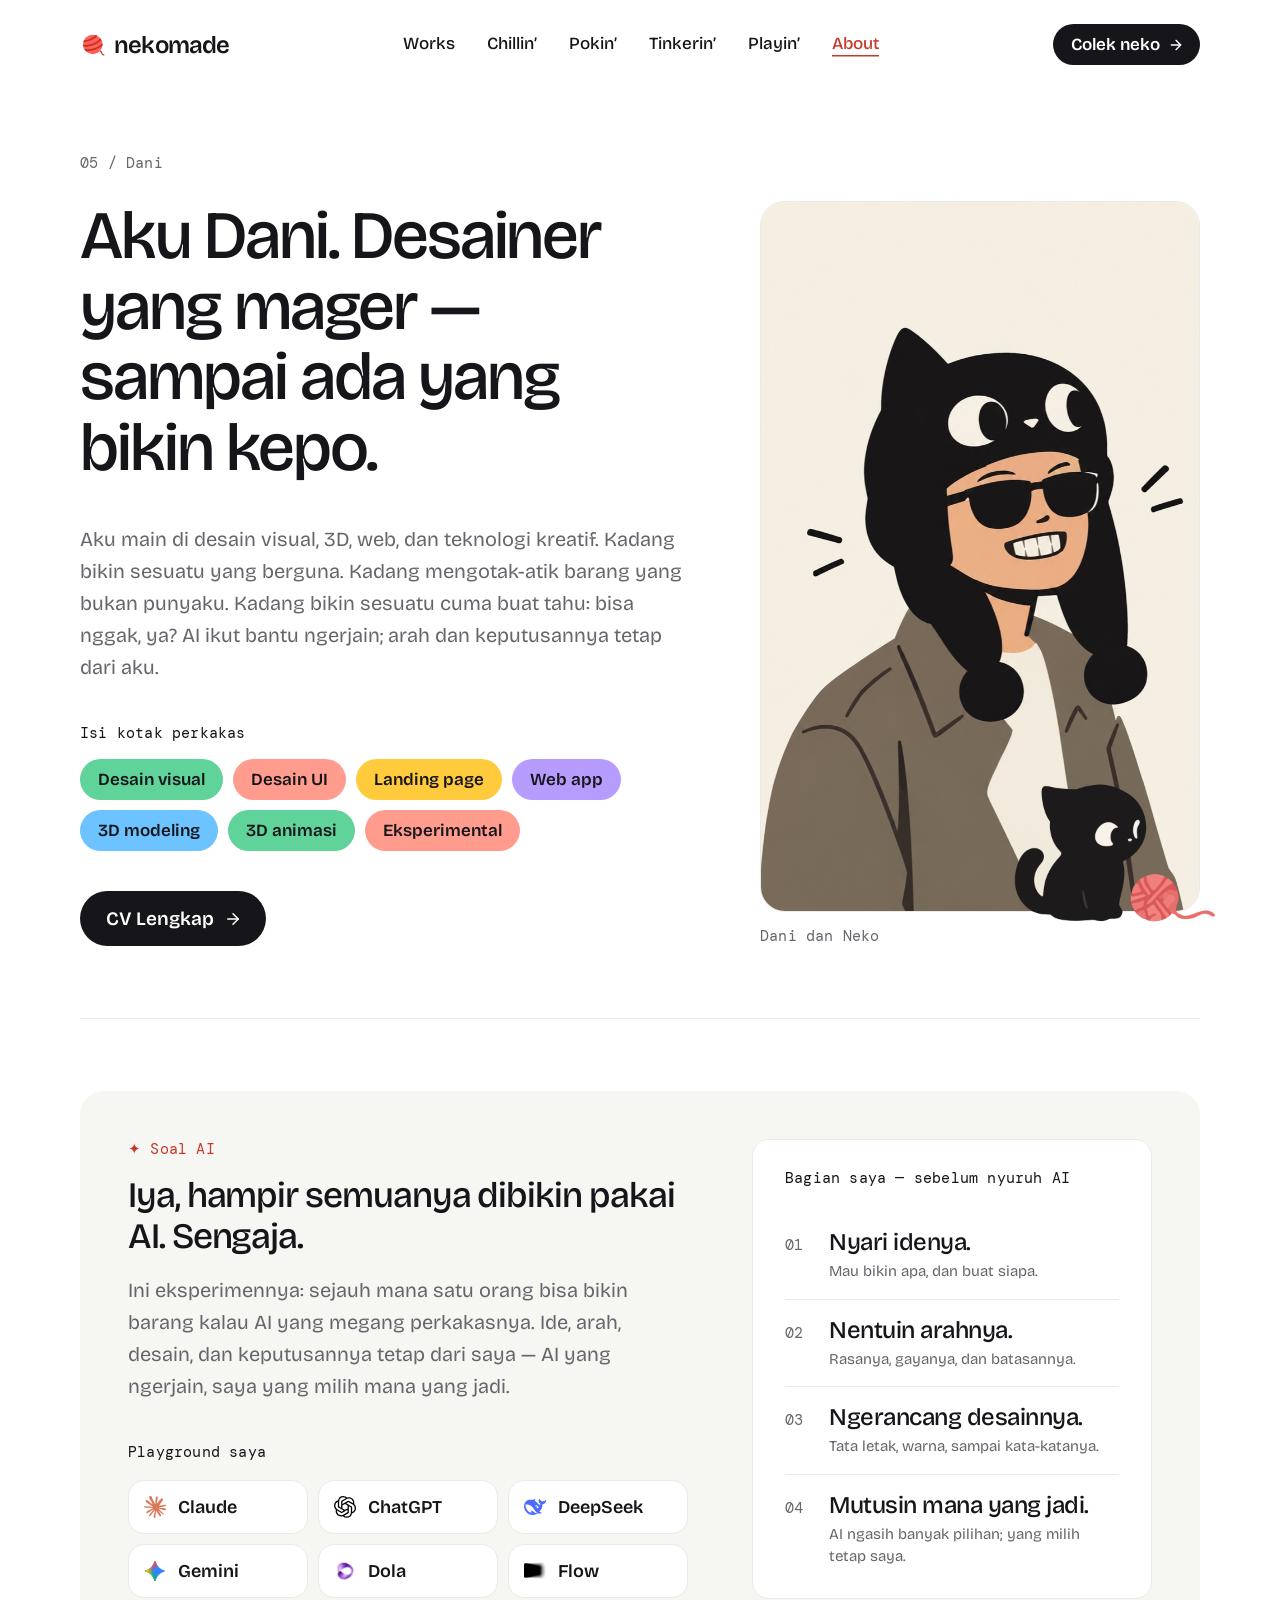
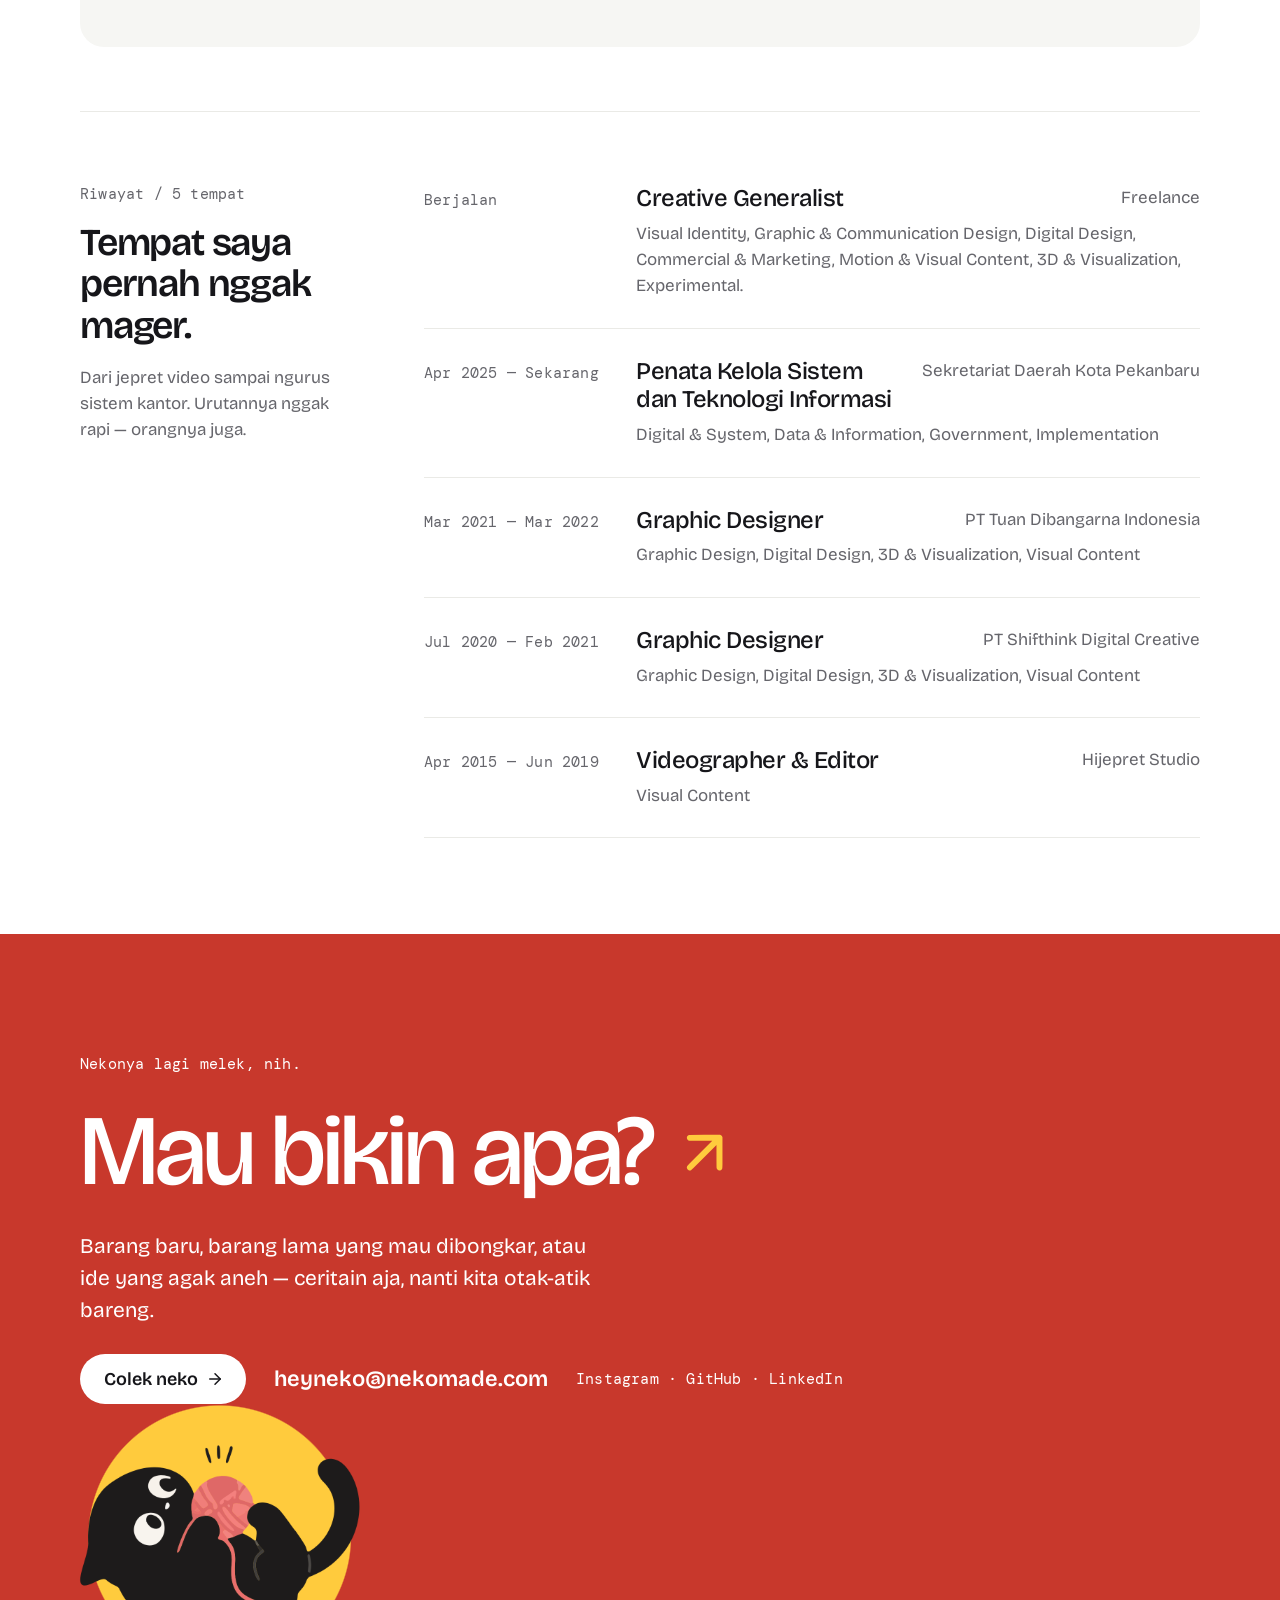
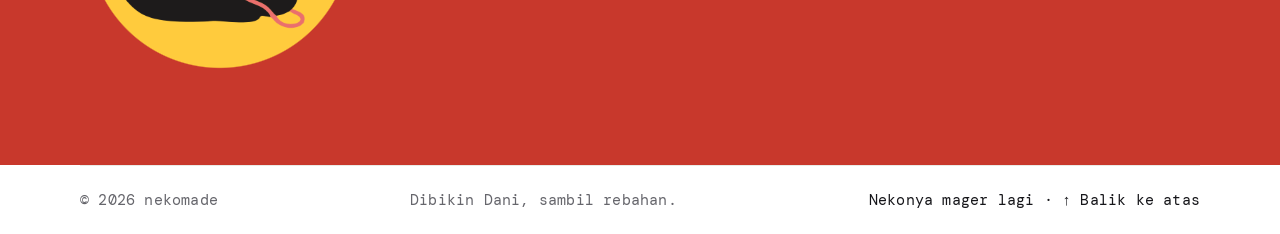
==== about.html @ 20d6a0be "Initial commit: nekomade static site" ====
<!doctype html>
<html lang="id">
  <head>
    <meta charset="UTF-8" />
    <meta name="viewport" content="width=device-width, initial-scale=1.0" />
    <title>Tentang — nekomade</title>
    <meta
      name="description"
      content="Aku Dani. Desainer yang mager — sampai ada yang bikin kepo."
    />
    <link rel="preconnect" href="https://fonts.googleapis.com" />
    <link rel="preconnect" href="https://fonts.gstatic.com" crossorigin />
    <link
      href="https://fonts.googleapis.com/css2?family=Bricolage+Grotesque:opsz,wght@12..96,200..800&family=DM+Mono&family=Fraunces:ital,opsz,wght@1,9..144,100..900&display=swap"
      rel="stylesheet"
    />
    <link rel="stylesheet" href="assets/css/styles.css" />
    <link rel="stylesheet" href="assets/css/motion.css" />
    <script src="assets/js/motion.js"></script>
  </head>
  <body id="top">
    <header class="header">
      <a class="brand" href="index.html">
        <svg class="brand__icon" viewBox="0 0 26 26" width="26" height="26" aria-hidden="true">
          <path
            transform="translate(19.234 18.613)"
            fill="#C6312A"
            d="M1.014 0c1.4105 0.41275 1.90775 1.365 2.1775 2.59025 0.1625 0.741 0.75075 1.12125 1.38125 1.0205 0.39325-0.0585 0.7475 0.1755 0.78 0.55575 0.02925 0.36075-0.273 0.63375-0.715 0.6825-1.0985 0.12675-2.2945-0.49075-2.652-2.10275-0.26325-1.18625-0.767-1.64125-1.98575-1.66075l1.014-1.0855z"
          />
          <circle cx="12.776" cy="12.451" r="9.743" fill="#FF6053" />
          <path
            transform="translate(3.396 2.951)"
            fill="#C6312A"
            d="M12.19075 0c-1.89475 2.431-7.124 5.19675-11.5375 5.19675-0.2925 0.572-0.51675 1.1765-0.65325 1.781 5.43725 0.31525 11.7195-3.28575 14.0985-6.1555-0.6045-0.351-1.248-0.624-1.90775-0.82225z"
          />
          <path
            transform="translate(3.052 6.172)"
            fill="#C6312A"
            d="M17.18275 0c-3.07125 4.446-11.2905 7.371-17.18275 6.62675 0.013 0.637 0.0845 1.24475 0.221 1.7875 5.967 0.6565 14.118-2.15475 18.109-6.66575-0.3315-0.6565-0.71825-1.2415-1.14725-1.7485z"
          />
          <path
            transform="translate(4.118 11.369)"
            fill="#C6312A"
            d="M18.32675 0c-4.29975 4.54025-12.0965 6.93225-18.32675 5.473 0.34775 0.72475 0.82875 1.40075 1.3195 1.95975 6.12625 0.86125 12.792-1.42675 17.004-5.03425 0.08775-0.793 0.091-1.625 0.00325-2.3985z"
          />
        </svg>
        <span class="brand__wordmark">nekomade</span>
      </a>
      <nav class="nav" aria-label="Utama">
        <a href="works.html">Works</a>
        <a href="chillin.html">Chillin’</a>
        <a href="pokin.html">Pokin’</a>
        <a href="tinkerin.html">Tinkerin’</a>
        <a href="playin.html">Playin’</a>
        <a href="about.html" aria-current="page">About</a>
      </nav>
      <a class="talk" href="colek.html">
        Colek neko
        <svg viewBox="0 0 24 24" aria-hidden="true"><path d="M5 12h14" /><path d="m12 5 7 7-7 7" /></svg>
      </a>
    </header>

    <main>
      <section class="page-head page-head--about">
        <p class="head-no">05 / Dani</p>
        <div class="about-intro">
          <div class="about-intro__copy">
            <h1 class="about__lead about__lead--xl">Aku Dani. Desainer yang mager — sampai ada yang bikin kepo.</h1>
            <p class="about__text">
              Aku main di desain visual, 3D, web, dan teknologi kreatif. Kadang bikin sesuatu yang
              berguna. Kadang mengotak-atik barang yang bukan punyaku. Kadang bikin sesuatu cuma
              buat tahu: bisa nggak, ya? AI ikut bantu ngerjain; arah dan keputusannya tetap dari
              aku.
            </p>
            <div class="toolbox">
              <p class="toolbox__label">Isi kotak perkakas</p>
              <ul class="toolbox__list">
                <li class="pill tile__no--mint">Desain visual</li>
                <li class="pill tile__no--blush">Desain UI</li>
                <li class="pill tile__no--warm">Landing page</li>
                <li class="pill tile__no--lilac">Web app</li>
                <li class="pill tile__no--sky">3D modeling</li>
                <li class="pill tile__no--mint">3D animasi</li>
                <li class="pill tile__no--blush">Eksperimental</li>
              </ul>
            </div>
            <a class="cv-button" href="cv.html">
              CV Lengkap
              <svg viewBox="0 0 24 24" aria-hidden="true"><path d="M5 12h14" /><path d="m12 5 7 7-7 7" /></svg>
            </a>
          </div>
          <figure class="photo">
            <div class="photo-slot">
              <img class="photo-slot__img" src="assets/img/fotodani.jpg" alt="Ilustrasi Dani tersenyum, memakai topi kucing hitam dan kacamata hitam" width="879" height="1267" />
              <img class="photo__neko" src="assets/img/illustration/neko-duduk-melirik.png" alt="" width="400" height="400" aria-hidden="true" />
            </div>
            <figcaption>Dani dan Neko</figcaption>
          </figure>
        </div>
      </section>

      <section class="page-body">
        <div class="page-body__inner page-body__inner--about">
          <div class="ai-note">
            <div class="ai-note__left">
              <div class="ai-note__head">
                <p class="panel__tag">✦ Soal AI</p>
                <p class="ai-note__text">Iya, hampir semuanya dibikin pakai AI. Sengaja.</p>
                <p class="ai-note__desc">
                  Ini eksperimennya: sejauh mana satu orang bisa bikin barang kalau AI yang megang
                  perkakasnya. Ide, arah, desain, dan keputusannya tetap dari saya — AI yang ngerjain,
                  saya yang milih mana yang jadi.
                </p>
              </div>
              <div class="ai-note__play">
                <p class="toolbox__label">Playground saya</p>
                <ul class="playground">
                  <li>
                    <img class="playground__logo" src="assets/img/logos/claude.svg" alt="" width="22" height="22" />
                    Claude
                  </li>
                  <li>
                    <img class="playground__logo" src="assets/img/logos/chatgpt.svg" alt="" width="22" height="22" />
                    ChatGPT
                  </li>
                  <li>
                    <img class="playground__logo" src="assets/img/logos/deepseek.svg" alt="" width="22" height="22" />
                    DeepSeek
                  </li>
                  <li>
                    <img class="playground__logo" src="assets/img/logos/gemini.svg" alt="" width="22" height="22" />
                    Gemini
                  </li>
                  <li>
                    <img class="playground__logo" src="assets/img/logos/dola.png" alt="" width="22" height="22" />
                    Dola
                  </li>
                  <li>
                    <img class="playground__logo" src="assets/img/logos/flow.png" alt="" width="22" height="22" />
                    Flow
                  </li>
                </ul>
              </div>
            </div>
            <div class="ai-note__steps">
              <p class="toolbox__label">Bagian saya — sebelum nyuruh AI</p>
              <ol class="steps">
                <li>
                  <div>
                    <p class="steps__title">Nyari idenya.</p>
                    <p class="steps__desc">Mau bikin apa, dan buat siapa.</p>
                  </div>
                </li>
                <li>
                  <div>
                    <p class="steps__title">Nentuin arahnya.</p>
                    <p class="steps__desc">Rasanya, gayanya, dan batasannya.</p>
                  </div>
                </li>
                <li>
                  <div>
                    <p class="steps__title">Ngerancang desainnya.</p>
                    <p class="steps__desc">Tata letak, warna, sampai kata-katanya.</p>
                  </div>
                </li>
                <li>
                  <div>
                    <p class="steps__title">Mutusin mana yang jadi.</p>
                    <p class="steps__desc">AI ngasih banyak pilihan; yang milih tetap saya.</p>
                  </div>
                </li>
              </ol>
            </div>
          </div>
          <section class="riwayat">
            <div class="rail">
              <p class="rail__no">Riwayat / 5 tempat</p>
              <h2 class="rail__title">Tempat saya pernah nggak mager.</h2>
              <p class="rail__desc">
                Dari jepret video sampai ngurus sistem kantor. Urutannya nggak rapi — orangnya juga.
              </p>
            </div>
            <ol class="riwayat__list">
              <li class="riwayat__row">
                <p class="riwayat__period">Berjalan</p>
                <div class="riwayat__main">
                  <div class="riwayat__line">
                    <h3>Creative Generalist</h3>
                    <p class="riwayat__org">Freelance</p>
                  </div>
                  <p class="riwayat__tags">Visual Identity, Graphic &amp; Communication Design, Digital Design, Commercial &amp; Marketing, Motion &amp; Visual Content, 3D &amp; Visualization, Experimental.</p>
                </div>
              </li>
              <li class="riwayat__row">
                <p class="riwayat__period">Apr 2025 — Sekarang</p>
                <div class="riwayat__main">
                  <div class="riwayat__line">
                    <h3>Penata Kelola Sistem dan Teknologi Informasi</h3>
                    <p class="riwayat__org">Sekretariat Daerah Kota Pekanbaru</p>
                  </div>
                  <p class="riwayat__tags">Digital &amp; System, Data &amp; Information, Government, Implementation</p>
                </div>
              </li>
              <li class="riwayat__row">
                <p class="riwayat__period">Mar 2021 — Mar 2022</p>
                <div class="riwayat__main">
                  <div class="riwayat__line">
                    <h3>Graphic Designer</h3>
                    <p class="riwayat__org">PT Tuan Dibangarna Indonesia</p>
                  </div>
                  <p class="riwayat__tags">Graphic Design, Digital Design, 3D &amp; Visualization, Visual Content</p>
                </div>
              </li>
              <li class="riwayat__row">
                <p class="riwayat__period">Jul 2020 — Feb 2021</p>
                <div class="riwayat__main">
                  <div class="riwayat__line">
                    <h3>Graphic Designer</h3>
                    <p class="riwayat__org">PT Shifthink Digital Creative</p>
                  </div>
                  <p class="riwayat__tags">Graphic Design, Digital Design, 3D &amp; Visualization, Visual Content</p>
                </div>
              </li>
              <li class="riwayat__row">
                <p class="riwayat__period">Apr 2015 — Jun 2019</p>
                <div class="riwayat__main">
                  <div class="riwayat__line">
                    <h3>Videographer &amp; Editor</h3>
                    <p class="riwayat__org">Hijepret Studio</p>
                  </div>
                  <p class="riwayat__tags">Visual Content</p>
                </div>
              </li>
            </ol>
          </section>
        </div>
      </section>

      <section class="kontak" id="kontak">
        <div class="kontak__inner">
          <p class="kontak__eyebrow">Nekonya lagi melek, nih.</p>
          <a class="kontak__headline" href="mailto:heyneko@nekomade.com">
            <span>Mau bikin apa?</span>
            <svg viewBox="0 0 14 14" aria-hidden="true">
              <path
                fill="currentColor"
                d="M3.94775 3.51367q-0.14014 0.04102-0.25976 0.15381-0.11963 0.11279-0.16065 0.25293-0.05469 0.19482 0.02735 0.39307 0.08545 0.19482 0.25293 0.29394 0.08545 0.02734 0.19482 0.04102 0.1709 0.01367 0.65967 0.02734l3.83496 0-2.45068 2.45068q-1.65088 1.65088-2.05762 2.07129-0.40332 0.42041-0.43408 0.4751-0.10938 0.23926-0.01367 0.46485 0.09912 0.22217 0.32128 0.32128 0.22559 0.0957 0.46485-0.01367 0.05469-0.03076 0.4751-0.43408 0.42041-0.40674 2.07129-2.05762l2.45068-2.45068 0 2.21143q0 2.2251 0.02734 2.31054 0.02734 0.18115 0.15381 0.29395 0.19824 0.19482 0.46143 0.17431 0.2666-0.02051 0.42041-0.24609l0.02734-0.02734q0.04443-0.05469 0.05811-0.18116 0.01367-0.15381 0.02734-0.68701l0-5.37646-0.04102-0.09571q-0.02734-0.11279-0.12646-0.21191-0.09912-0.09912-0.21192-0.12646l-0.0957-0.04102-3.01123 0q-2.99414 0-3.06592 0.01367z"
              />
            </svg>
          </a>
          <p class="kontak__text">
            Barang baru, barang lama yang mau dibongkar, atau ide yang agak aneh — ceritain aja,
            nanti kita otak-atik bareng.
          </p>
          <div class="kontak__links">
            <a class="kontak__cta" href="colek.html">
              Colek neko
              <svg viewBox="0 0 24 24" aria-hidden="true"><path d="M5 12h14" /><path d="m12 5 7 7-7 7" /></svg>
            </a>
            <a class="kontak__email" href="mailto:heyneko@nekomade.com">heyneko@nekomade.com</a>
            <p class="kontak__socials">
              <a href="#">Instagram</a> · <a href="#">GitHub</a> · <a href="#">LinkedIn</a>
            </p>
          </div>
          <img
            class="kontak__neko"
            loading="lazy"
            src="assets/img/illustration/neko-berbaring-memeluk-benang.png"
            alt=""
            width="700"
            height="700"
            aria-hidden="true"
          />
        </div>
      </section>
    </main>

    <footer class="footer">
      <div class="footer__inner">
        <p>© 2026 nekomade</p>
        <p>Dibikin Dani, sambil rebahan.</p>
        <p class="footer__right">Nekonya mager lagi · <a href="#top">↑ Balik ke atas</a></p>
      </div>
    </footer>
  </body>
</html>
---- assets/css/styles.css ----
:root {
  --bg: #ffffff;
  --surface: #f6f6f3;
  --card: #ffffff;
  --ink: #16161a;
  --gray: #66666c;
  --line: #eaeae6;
  --coral: #ff6b5c;
  --coral-text: #c8382c;
  --tint-warm: #ffcb3d;
  --mint: #5fd39a;
  --blush: #ff9c8e;
  --sky: #6cc3ff;
  --lilac: #b79cff;

  --font: "Bricolage Grotesque", system-ui, sans-serif;
  --mono: "DM Mono", ui-monospace, monospace;
  --serif: Fraunces, Georgia, serif;

  --gutter: 80px;
}

*,
::before,
::after {
  box-sizing: border-box;
}

html {
  scroll-behavior: smooth;
}

body {
  margin: 0;
  background: var(--bg);
  color: var(--ink);
  font-family: var(--font);
  -webkit-font-smoothing: antialiased;
}

h1,
h2,
h3,
p,
ul {
  margin: 0;
}

ul {
  padding: 0;
  list-style: none;
}

a {
  color: inherit;
  text-decoration: none;
}

a:hover {
  color: var(--coral-text);
}

a:focus-visible {
  outline: 2px solid var(--ink);
  outline-offset: 4px;
  border-radius: 4px;
}

img {
  display: block;
}

/* Header */

.header {
  display: flex;
  align-items: center;
  justify-content: space-between;
  gap: 24px;
  max-width: 1440px;
  margin: 0 auto;
  padding: 24px var(--gutter);
}

.brand {
  display: flex;
  align-items: center;
  gap: 8px;
}

.brand:hover {
  color: var(--ink);
}

.brand__wordmark {
  font-size: 24px;
  font-weight: 600;
  letter-spacing: -0.8px;
}

.nav {
  display: flex;
  align-items: center;
  gap: 32px;
  font-size: 17px;
  font-weight: 500;
}

.talk {
  display: flex;
  align-items: center;
  gap: 8px;
  padding: 10px 16px 10px 18px;
  border-radius: 999px;
  background: var(--ink);
  color: var(--bg);
  font-size: 17px;
  font-weight: 600;
  white-space: nowrap;
}

.talk:hover,
.talk[aria-current="page"] {
  background: var(--coral-text);
  color: var(--bg);
}

.nav a[aria-current="page"] {
  color: var(--coral-text);
}

/* Hero */

.hero {
  display: flex;
  flex-direction: column;
  align-items: center;
  gap: 36px;
  max-width: 1440px;
  margin: 0 auto;
  padding: 72px var(--gutter) 104px;
  overflow-x: clip;
}

.hero__illo {
  position: relative;
  width: 220px;
  height: 226px;
}

.hero__disc {
  position: absolute;
  top: 44px;
  left: 14px;
  width: 180px;
  height: 180px;
  border-radius: 50%;
  background: var(--tint-warm);
}

.hero__illo img {
  position: absolute;
  top: -69px;
  left: -89px;
  width: 390px;
  height: 390px;
  max-width: none;
}

.headline {
  display: flex;
  flex-direction: column;
  align-items: center;
  gap: 2px;
  text-align: center;
  font-weight: 500;
}

.headline__line {
  font-size: clamp(48px, 7.2vw, 104px);
  line-height: 1;
  letter-spacing: -0.03em;
}

.headline__serif {
  font-family: var(--serif);
  font-size: clamp(50px, 7.5vw, 108px);
  font-style: italic;
  font-weight: 400;
  line-height: 1.05;
  letter-spacing: -0.028em;
  color: var(--coral-text);
}

.hero__intro {
  max-width: 744px;
  color: var(--gray);
  font-size: 21px;
  line-height: 33px;
  text-align: center;
}

.pills {
  display: flex;
  flex-wrap: wrap;
  justify-content: center;
  gap: 12px;
}

.pill {
  display: flex;
  align-items: center;
  gap: 10px;
  padding: 10px 18px;
  border-radius: 999px;
  font-size: 17px;
  font-weight: 600;
  white-space: nowrap;
}

.pill:hover {
  color: var(--ink);
}

.pill span {
  font-family: var(--mono);
  font-size: 14px;
  font-weight: 400;
  letter-spacing: 0.2px;
}

.pill--mint,
.title-pill--mint,
.tile__no--mint {
  background: var(--mint);
}

.pill--blush,
.title-pill--blush,
.tile__no--blush {
  background: var(--blush);
}

.pill--warm,
.title-pill--warm,
.tile__no--warm {
  background: var(--tint-warm);
}

.pill--lilac,
.title-pill--lilac,
.tile__no--lilac {
  background: var(--lilac);
}

.pill--sky,
.tile__no--sky {
  background: var(--sky);
}

/* Sections */

.section {
  max-width: 1440px;
  margin: 0 auto;
  padding: 0 var(--gutter);
  scroll-margin-top: 16px;
}

.row {
  display: flex;
  gap: 64px;
  padding: 72px 0 96px;
  border-top: 1px solid var(--line);
}

.rail {
  display: flex;
  flex: none;
  flex-direction: column;
  gap: 18px;
  width: 280px;
}

.rail__no,
.foot-row,
.panel__tag,
.day__label {
  font-family: var(--mono);
  font-size: 15px;
  letter-spacing: 0.2px;
}

.rail__no {
  color: var(--gray);
}

.rail__title {
  display: flex;
  align-items: center;
  gap: 10px;
  font-size: 38px;
  font-weight: 600;
  letter-spacing: -1.2px;
}

.title-pill {
  padding: 2px 18px 6px 14px;
  border-radius: 999px;
  font-family: var(--serif);
  font-size: 36px;
  font-style: italic;
  font-weight: 400;
  letter-spacing: -0.6px;
}

.rail__tagline {
  font-size: 18px;
  font-weight: 500;
  line-height: 25px;
}

.rail__desc {
  color: var(--gray);
  font-size: 17px;
  line-height: 26px;
}

.rail__illo {
  position: relative;
  width: 200px;
  height: 140px;
  overflow: hidden;
}

.rail__illo img {
  position: absolute;
  top: -137px;
  left: -98px;
  width: 400px;
  height: 400px;
  max-width: none;
}

.content {
  display: flex;
  flex: 1;
  flex-direction: column;
  gap: 40px;
  min-width: 0;
}

.foot-row {
  display: flex;
  flex-wrap: wrap;
  justify-content: space-between;
  gap: 8px 24px;
  color: var(--gray);
}

.foot-row a {
  color: var(--ink);
}

.foot-row a:hover {
  color: var(--coral-text);
}

/* Project panels */

.panel {
  display: flex;
  align-items: center;
  gap: 40px;
  height: 560px;
  padding-left: 48px;
  overflow: hidden;
  border-radius: 24px;
  background: var(--surface);
}

.panel__copy {
  display: flex;
  flex: none;
  flex-direction: column;
  align-items: flex-start;
  gap: 20px;
  width: 300px;
}

.panel--wide-copy .panel__copy {
  width: 330px;
}

.panel__tag {
  color: var(--coral-text);
}

.panel__title {
  font-size: 56px;
  font-weight: 500;
  line-height: 1;
  letter-spacing: -1.8px;
}

.panel__title em {
  display: block;
  font-family: var(--serif);
  font-weight: 400;
  line-height: 59px;
  letter-spacing: -1.2px;
  color: var(--coral-text);
}

.panel__desc {
  color: var(--gray);
  font-size: 18px;
  line-height: 28px;
}

.panel__note {
  color: var(--gray);
  font-family: var(--mono);
  font-size: 13px;
  line-height: 21px;
  letter-spacing: 0.2px;
}

.panel__link {
  font-size: 18px;
  font-weight: 600;
}

.panel__visual {
  position: relative;
  flex: 1;
  align-self: stretch;
  min-width: 0;
}

.panel__visual img {
  position: absolute;
  max-width: none;
}

.panel__visual--akupeta img {
  top: 10px;
  left: -100px;
  width: 960px;
  height: 540px;
}

.panel__visual--simpeg img {
  top: -34px;
  left: -175px;
  width: 1056px;
  height: 594px;
}

.mamakana__channel {
  top: 60px;
  left: 0;
  width: 490px;
  height: 390px;
  border: 1px solid var(--line);
  border-radius: 14px;
}

.mamakana__short {
  top: 150px;
  left: 338px;
  width: 204px;
  height: 363px;
  object-fit: cover;
  border-radius: 22px;
  outline: 5px solid #fff;
  box-shadow: 0 12px 32px #16161a26;
}

/* Playin' tiles */

.tiles {
  display: grid;
  grid-template-columns: repeat(3, 1fr);
  gap: 20px;
}

.tile {
  display: flex;
  flex-direction: column;
  justify-content: space-between;
  height: 200px;
  padding: 21px;
  border: 1px solid var(--line);
  border-radius: 16px;
  background: var(--card);
}

.tile__no {
  display: grid;
  place-items: center;
  width: 36px;
  height: 36px;
  border-radius: 50%;
  font-family: var(--mono);
  font-size: 14px;
  letter-spacing: 0.2px;
}

.tile__title {
  margin-bottom: 6px;
  font-size: 24px;
  font-weight: 600;
  letter-spacing: -0.5px;
}

.tile__desc {
  color: var(--gray);
  font-size: 16px;
  line-height: 23px;
}

.tile--neko {
  position: relative;
  padding: 0;
  overflow: hidden;
  border: 0;
  background: var(--surface);
}

.tile--neko img {
  position: absolute;
  top: -110px;
  left: -40px;
  width: 400px;
  height: 400px;
  max-width: none;
}

/* Tentang */

.about__lead {
  font-size: clamp(32px, 3.4vw, 48px);
  font-weight: 500;
  line-height: 1.1;
  letter-spacing: -0.03em;
}

.about__text {
  max-width: 640px;
  color: var(--gray);
  font-size: 20px;
  line-height: 32px;
}

.day {
  display: flex;
  flex-direction: column;
  gap: 12px;
}

.day__bar {
  display: flex;
  gap: 4px;
  height: 56px;
}

.day__seg {
  display: flex;
  align-items: center;
  padding: 0 16px;
  border-radius: 12px;
  font-family: var(--mono);
  font-size: 14px;
  letter-spacing: 0.2px;
  white-space: nowrap;
}

.day__seg--rebahan {
  flex: 16;
  background: var(--mint);
}

.day__seg--kepo {
  flex: 5;
  background: var(--tint-warm);
}

.day__seg--nafkah {
  flex: 8;
  background: var(--blush);
}

.day__note {
  color: var(--gray);
  font-family: var(--mono);
  font-size: 14px;
  letter-spacing: 0.2px;
}

/* Kontak */

.kontak {
  position: relative;
  overflow: hidden;
  background: var(--tint-warm);
}

.kontak__inner {
  position: relative;
  z-index: 1;
  display: flex;
  flex-direction: column;
  align-items: flex-start;
  gap: 28px;
  max-width: 1440px;
  margin: 0 auto;
  padding: 120px var(--gutter) 128px;
}

.kontak__eyebrow {
  font-family: var(--mono);
  font-size: 15px;
  letter-spacing: 0.2px;
}

.kontak__headline {
  display: flex;
  align-items: center;
  gap: 16px;
  font-size: clamp(40px, 7.8vw, 112px);
  font-weight: 500;
  line-height: 1;
  letter-spacing: -0.03em;
  white-space: nowrap;
}

.kontak__headline:hover {
  color: var(--ink);
}

.kontak__headline svg {
  width: 0.714em;
  height: 0.714em;
  color: var(--coral-text);
  transition: transform 0.2s ease;
}

.kontak__headline:hover svg {
  transform: translate(6px, -6px);
}

.kontak__text {
  max-width: 520px;
  font-size: 21px;
  line-height: 32px;
}

.kontak__links {
  display: flex;
  flex-wrap: wrap;
  align-items: center;
  gap: 12px 28px;
}

.kontak__cta {
  display: flex;
  align-items: center;
  gap: 8px;
  padding: 14px 22px 14px 24px;
  border-radius: 999px;
  background: var(--ink);
  color: var(--bg);
  font-size: 18px;
  font-weight: 600;
  white-space: nowrap;
}

.kontak__cta:hover {
  background: var(--coral-text);
  color: var(--bg);
}

.talk svg {
  width: 16px;
  height: 16px;
}

.talk svg,
.cv-button svg,
.kontak__cta svg {
  fill: none;
  stroke: currentColor;
  stroke-width: 2;
  stroke-linecap: round;
  stroke-linejoin: round;
}

.kontak__cta svg {
  width: 18px;
  height: 18px;
}

.kontak__email {
  font-size: 22px;
  font-weight: 600;
}

.kontak__socials {
  font-family: var(--mono);
  font-size: 15px;
  letter-spacing: 0.2px;
}

.kontak__neko {
  position: absolute;
  z-index: -1;
  top: -103px;
  right: -39px;
  width: 700px;
  height: 700px;
  max-width: none;
}

/* Footer */

.footer {
  max-width: 1440px;
  margin: 0 auto;
  padding: 0 var(--gutter);
}

.footer__inner {
  display: flex;
  flex-wrap: wrap;
  align-items: center;
  justify-content: space-between;
  gap: 8px 24px;
  padding: 24px 0;
  border-top: 1px solid var(--line);
  color: var(--gray);
  font-family: var(--mono);
  font-size: 15px;
  letter-spacing: 0.2px;
}

.footer__right {
  color: var(--ink);
}

/* Narrower desktops and tablets */

@media (max-width: 1200px) {
  :root {
    --gutter: 40px;
  }

  .row {
    flex-direction: column;
    gap: 40px;
  }

  .rail {
    width: auto;
    max-width: 520px;
  }
}

@media (max-width: 1340px) {
  .kontak__neko {
    position: static;
    width: 420px;
    height: 420px;
    margin: -120px 0 -125px -69px;
  }
}

@media (max-width: 860px) {
  .header {
    flex-wrap: wrap;
    row-gap: 16px;
  }

  .nav {
    order: 3;
    width: 100%;
    gap: 16px;
    font-size: 14px;
    padding-bottom: 4px;
    overflow-x: auto;
    white-space: nowrap;
  }

  .panel,
  .panel--wide-copy {
    flex-direction: column;
    align-items: stretch;
    gap: 32px;
    height: auto;
    padding: 40px 0 0 32px;
  }

  .panel .panel__copy {
    width: auto;
    padding-right: 32px;
  }

  .panel__visual {
    flex: none;
    height: 360px;
  }

  .panel__visual--akupeta img {
    top: 0;
    left: -70px;
    width: 640px;
    height: 360px;
  }

  .panel__visual--simpeg img {
    top: -40px;
    left: -130px;
    width: 711px;
    height: 400px;
  }

  .mamakana__channel {
    top: 0;
  }

  .mamakana__short {
    top: 40px;
  }

  .tiles {
    grid-template-columns: repeat(2, 1fr);
  }
}

@media (max-width: 560px) {
  :root {
    --gutter: 20px;
  }

  .hero {
    padding: 40px var(--gutter) 72px;
  }

  .hero__intro,
  .kontak__text {
    font-size: 19px;
    line-height: 30px;
  }

  .row {
    padding: 56px 0 72px;
  }

  .panel,
  .panel--wide-copy {
    padding: 32px 0 0 24px;
    border-radius: 20px;
  }

  .panel .panel__copy {
    padding-right: 24px;
  }

  .panel__title {
    font-size: 48px;
  }

  .panel__title em {
    line-height: 1.05;
  }

  .panel__visual {
    height: 300px;
  }

  .mamakana__channel {
    width: 377px;
    height: 300px;
  }

  .mamakana__short {
    left: 180px;
    width: 146px;
    height: 260px;
  }

  .tiles {
    grid-template-columns: 1fr;
  }

  .tile {
    height: auto;
    min-height: 160px;
    gap: 24px;
  }

  .tile--neko {
    height: 200px;
  }

  .day__bar {
    flex-direction: column;
    height: auto;
  }

  .day__seg {
    flex: none;
    height: 44px;
  }

  .kontak__inner {
    padding: 80px var(--gutter) 88px;
  }

  .footer__inner {
    flex-direction: column;
    align-items: flex-start;
  }
}

@media (prefers-reduced-motion: reduce) {
  html {
    scroll-behavior: auto;
  }

  .kontak__headline svg {
    transition: none;
  }
}

/* Inner pages */

.page-head {
  display: flex;
  align-items: flex-end;
  justify-content: space-between;
  gap: 40px;
  max-width: 1440px;
  margin: 0 auto;
  padding: 64px var(--gutter) 56px;
}

.head-copy {
  display: flex;
  flex-direction: column;
  gap: 20px;
  max-width: 760px;
}

.head-no,
.toolbox__label,
.work-row__no {
  font-family: var(--mono);
  font-size: 15px;
  letter-spacing: 0.2px;
}

.head-no,
.work-row__no {
  color: var(--gray);
}

.head-title {
  display: flex;
  flex-wrap: wrap;
  align-items: center;
  gap: 8px 24px;
  font-size: clamp(52px, 7.2vw, 104px);
  font-weight: 500;
  line-height: 1;
  letter-spacing: -0.03em;
}

.head-title .title-pill {
  padding: 0.04em 0.42em 0.19em 0.33em;
  font-size: 0.96em;
  line-height: 1.05;
  letter-spacing: -0.026em;
}

.head-tagline {
  font-size: 24px;
  font-weight: 500;
}

.page-head--rack .head-copy {
  max-width: 800px;
}

.page-head--rack .head-title {
  gap: 10px;
  font-size: 38px;
  font-weight: 600;
  line-height: normal;
  letter-spacing: -1.2px;
}

.page-head--rack .title-pill {
  padding: 2px 18px 6px 14px;
  font-size: 36px;
  line-height: normal;
  letter-spacing: -0.6px;
}

.page-head--rack .head-tagline {
  font-size: clamp(40px, 5.6vw, 80px);
  line-height: 1.02;
  letter-spacing: -0.03em;
}

.page-head--about {
  overflow-x: clip;
  flex-direction: column;
  align-items: stretch;
  gap: 28px;
  padding-bottom: 72px;
}

.head-desc {
  max-width: 560px;
  color: var(--gray);
  font-size: 20px;
  line-height: 1.6;
}

.head-illo {
  position: relative;
  flex: none;
  width: 320px;
  height: 220px;
  overflow: hidden;
}

.head-illo img {
  position: absolute;
  top: -120px;
  width: 460px;
  height: 460px;
  max-width: none;
}

.page-body {
  max-width: 1440px;
  margin: 0 auto;
  padding: 0 var(--gutter);
}

.page-body__inner {
  display: flex;
  flex-direction: column;
  gap: 40px;
  padding: 56px 0 96px;
  border-top: 1px solid var(--line);
}

.page-body__inner--about {
  gap: 64px;
  padding-top: 72px;
}

.mamakana__short--b {
  top: 96px;
  left: 570px;
}

.slot {
  display: flex;
  align-items: center;
  gap: 32px;
  padding: 40px 48px;
  border: 1px solid var(--line);
  border-radius: 24px;
  background: var(--card);
}

.slot__no {
  display: grid;
  flex: none;
  place-items: center;
  width: 44px;
  height: 44px;
  border-radius: 50%;
  font-family: var(--mono);
  font-size: 14px;
  letter-spacing: 0.2px;
}

.slot__title,
.work-row__title,
.ai-note__text {
  font-size: 32px;
  font-weight: 500;
  letter-spacing: -0.8px;
}

.slot__title {
  margin-bottom: 6px;
}

.slot__desc,
.work-row__desc {
  color: var(--gray);
  font-size: 17px;
  line-height: 1.55;
}

/* Works archive */

.chips {
  display: flex;
  flex-wrap: wrap;
  gap: 12px;
  max-width: 1440px;
  margin: 0 auto;
  padding: 0 var(--gutter) 40px;
}

.chip--on,
.chip--on:hover {
  background: var(--ink);
  color: var(--bg);
}

.work-list {
  margin: 0;
  padding: 0;
  list-style: none;
}

.work-list li + li {
  border-top: 1px solid var(--line);
}

.work-row {
  display: flex;
  align-items: center;
  gap: 24px;
  padding: 24px 0;
}

.work-row:hover {
  color: var(--ink);
}

.work-row__no {
  flex: none;
  width: 44px;
}

.work-row__title {
  flex: none;
  width: 280px;
}

.work-row--jalur .work-row__title {
  width: 380px;
}

.work-row__desc {
  flex: 1;
}

.status-pill {
  flex: none;
  padding: 2px 14px 5px 12px;
  border-radius: 999px;
  font-family: var(--serif);
  font-size: 22px;
  letter-spacing: -0.4px;
}

.arrow {
  flex: none;
  width: 20px;
  height: 20px;
  transition: transform 0.2s ease;
}

.work-row--jalur .arrow {
  color: var(--coral);
}

.work-row:hover .arrow {
  transform: translate(3px, -3px);
}

.row--plain {
  border-top: 0;
}

/* About */

.about__lead--xl {
  font-size: clamp(36px, 5.3vw, 76px);
  line-height: 1.04;
}

.about-intro {
  display: flex;
  gap: 48px 64px;
}

.about-intro__copy {
  display: flex;
  flex: 1;
  flex-direction: column;
  align-items: flex-start;
  gap: 40px;
  min-width: 0;
}

.about-intro__copy .about__text {
  max-width: none;
}

.photo {
  display: flex;
  flex: none;
  flex-direction: column;
  gap: 14px;
  width: 440px;
  margin: 0;
}

.photo figcaption {
  color: var(--gray);
  font-family: var(--mono);
  font-size: 15px;
  letter-spacing: 0.2px;
}

.photo__neko {
  position: absolute;
  right: -117px;
  bottom: -136px;
  width: 400px;
  height: 400px;
  max-width: none;
  pointer-events: none;
}

.photo-slot {
  position: relative;
  display: flex;
  flex: 1;
  flex-direction: column;
  align-items: center;
  justify-content: center;
  gap: 12px;
  min-height: 520px;
  border: 1px solid var(--line);
  border-radius: 24px;
  background: var(--surface);
}

.photo-slot__img {
  position: absolute;
  inset: 0;
  width: 100%;
  height: 100%;
  object-fit: cover;
  border-radius: inherit;
}

.cv-button {
  display: flex;
  align-items: center;
  gap: 10px;
  padding: 16px 24px 16px 26px;
  border-radius: 999px;
  background: var(--ink);
  color: var(--bg);
  font-size: 19px;
  font-weight: 600;
}

.cv-button:hover {
  background: var(--coral-text);
  color: var(--bg);
}

.cv-button svg {
  width: 18px;
  height: 18px;
}

.toolbox {
  display: flex;
  flex-direction: column;
  gap: 16px;
}

.toolbox__list {
  display: flex;
  flex-wrap: wrap;
  gap: 10px;
}

.toolbox__list .pill {
  display: block;
}

.ai-note {
  display: flex;
  align-items: flex-start;
  gap: 40px 64px;
  padding: 48px;
  border-radius: 24px;
  background: var(--surface);
}

.ai-note__left {
  display: flex;
  flex: 1;
  flex-direction: column;
  gap: 40px;
  min-width: 0;
}

.ai-note__head {
  display: flex;
  flex-direction: column;
  gap: 16px;
}

.ai-note__text {
  font-size: clamp(28px, 2.8vw, 40px);
  line-height: 1.15;
  letter-spacing: -0.03em;
}

.ai-note__desc {
  color: var(--gray);
  font-size: 20px;
  line-height: 1.6;
}

.ai-note__play {
  display: flex;
  flex-direction: column;
  gap: 18px;
}

.playground {
  display: grid;
  grid-template-columns: repeat(3, 1fr);
  gap: 10px;
}

.playground li {
  display: flex;
  align-items: center;
  gap: 12px;
  padding: 15px;
  border: 1px solid var(--line);
  border-radius: 16px;
  background: var(--card);
  font-size: 18px;
  font-weight: 600;
}

.playground__logo {
  flex: none;
  width: 22px;
  height: 22px;
  object-fit: contain;
}

.ai-note__steps {
  display: flex;
  flex: none;
  flex-direction: column;
  gap: 24px;
  width: 400px;
  padding: 28px 32px 14px;
  border: 1px solid var(--line);
  border-radius: 16px;
  background: var(--card);
}

.steps {
  margin: 0;
  padding: 0;
  list-style: none;
  counter-reset: step;
  font-size: 24px;
  font-weight: 500;
  letter-spacing: -0.5px;
}

.steps li {
  display: flex;
  align-items: flex-start;
  gap: 16px;
  padding: 16px 0;
  counter-increment: step;
}

.steps li + li {
  border-top: 1px solid var(--line);
}

.steps__desc {
  margin-top: 4px;
  color: var(--gray);
  font-size: 15px;
  font-weight: 400;
  line-height: 1.5;
  letter-spacing: 0;
}

.steps li::before {
  flex: none;
  width: 28px;
  margin-top: 7px;
  color: var(--gray);
  content: counter(step, decimal-leading-zero);
  font-family: var(--mono);
  font-size: 15px;
  font-weight: 400;
  letter-spacing: 0.2px;
}

.riwayat {
  display: flex;
  gap: 40px 64px;
  padding-top: 72px;
  border-top: 1px solid var(--line);
}

.riwayat .rail__title {
  display: block;
  line-height: 1.1;
}

.riwayat__list {
  flex: 1;
  min-width: 0;
  margin: 0;
  padding: 0;
  list-style: none;
}

.riwayat__row {
  display: flex;
  gap: 12px 32px;
  padding: 28px 0;
  border-bottom: 1px solid var(--line);
}

.riwayat__row:first-child {
  padding-top: 0;
}

.riwayat__period {
  flex: none;
  width: 180px;
  padding-top: 6px;
  color: var(--gray);
  font-family: var(--mono);
  font-size: 15px;
  letter-spacing: 0.2px;
}

.riwayat__main {
  flex: 1;
  min-width: 0;
}

.riwayat__line {
  display: flex;
  align-items: flex-start;
  gap: 4px 24px;
}

.riwayat__line h3 {
  flex: 1;
  font-size: 24px;
  font-weight: 500;
  line-height: 1.2;
  letter-spacing: -0.5px;
}

.riwayat__org {
  flex: none;
  max-width: 300px;
  line-height: 1.7;
  text-align: right;
}

.riwayat__org,
.riwayat__tags {
  color: var(--gray);
  font-size: 17px;
}

.riwayat__tags {
  margin-top: 8px;
  line-height: 1.55;
}

@media (max-width: 1200px) {
  .riwayat {
    flex-direction: column;
  }
}

@media (max-width: 700px) {
  .riwayat__row,
  .riwayat__line {
    flex-direction: column;
  }

  .riwayat__period {
    width: auto;
    padding-top: 0;
  }

  .riwayat__org {
    max-width: none;
    line-height: 1.4;
    text-align: left;
  }
}

.kontak__title {
  font: inherit;
}

@media (max-width: 1100px) {
  .ai-note {
    flex-direction: column;
    align-items: stretch;
  }

  .ai-note__steps {
    width: auto;
  }
}

@media (max-width: 700px) {
  .playground {
    grid-template-columns: 1fr 1fr;
  }
}

@media (max-width: 420px) {
  .playground {
    grid-template-columns: 1fr;
  }

  .ai-note__steps {
    padding: 22px 22px 8px;
  }
}

@media (max-width: 1100px) {
  .about-intro {
    flex-direction: column;
  }

  .photo {
    width: 100%;
    max-width: 440px;
  }

  .photo-slot {
    flex: none;
    min-height: 0;
    aspect-ratio: 440 / 600;
  }
}

@media (max-width: 860px) {
  .head-illo {
    display: none;
  }

  .mamakana__short--b {
    display: none;
  }

  .work-row {
    flex-wrap: wrap;
    gap: 6px 16px;
  }

  .work-row__title,
  .work-row--jalur .work-row__title {
    flex: 1;
    width: auto;
    font-size: 24px;
  }

  .work-row__desc {
    flex: none;
    order: 5;
    width: 100%;
    padding-left: 60px;
  }
}

@media (max-width: 560px) {
  .page-head {
    padding: 40px var(--gutter) 40px;
  }

  .page-body__inner {
    padding: 40px 0 72px;
  }

  .slot,
  .ai-note {
    padding: 28px 24px;
    border-radius: 20px;
  }

  .slot {
    align-items: flex-start;
    gap: 20px;
  }

  .slot__title {
    font-size: 24px;
  }

  .work-row__desc {
    padding-left: 0;
  }
}

@media (prefers-reduced-motion: reduce) {
  .arrow {
    transition: none;
  }
}

/* CV */

.page-head--cv {
  flex-direction: column;
  align-items: stretch;
  gap: 24px;
  padding-bottom: 64px;
}

.cv-head {
  display: flex;
  flex-wrap: wrap;
  align-items: flex-end;
  justify-content: space-between;
  gap: 24px 64px;
}

.cv-role {
  font-size: 24px;
  font-weight: 500;
  letter-spacing: -0.5px;
}

.print-button {
  display: flex;
  align-items: center;
  gap: 10px;
  padding: 14px 22px 14px 24px;
  border: 1.5px solid var(--ink);
  border-radius: 999px;
  background: none;
  color: var(--ink);
  font: inherit;
  font-size: 19px;
  font-weight: 600;
  cursor: pointer;
}

.print-button:hover {
  background: var(--ink);
  color: var(--bg);
}

.print-button svg {
  width: 18px;
  height: 18px;
  fill: none;
  stroke: currentColor;
  stroke-width: 2;
  stroke-linecap: round;
  stroke-linejoin: round;
}

.row--cv {
  padding: 56px 0 64px;
}

.row--cv .rail__title {
  display: block;
  line-height: 1.1;
}

.content--cv {
  gap: 28px;
}

.content--cv .about__text {
  max-width: none;
}

.content--cv .playground {
  max-width: none;
}

.cv-kontak {
  margin: 0;
}

.cv-kontak div {
  display: flex;
  align-items: center;
  gap: 8px 32px;
  padding: 20px 0;
  border-bottom: 1px solid var(--line);
}

.cv-kontak div:first-child {
  padding-top: 0;
}

.cv-kontak dt {
  flex: none;
  width: 180px;
  color: var(--gray);
  font-family: var(--mono);
  font-size: 15px;
  letter-spacing: 0.2px;
}

.cv-kontak dd {
  margin: 0;
  font-size: 24px;
  font-weight: 500;
  letter-spacing: -0.5px;
}

.cv-kontak--works dt {
  width: 280px;
  color: var(--ink);
  font-family: var(--font);
  font-size: 32px;
  font-weight: 500;
  letter-spacing: -0.8px;
}

.cv-kontak--works dd {
  color: var(--gray);
  font-size: 17px;
  font-weight: 400;
  line-height: 1.55;
  letter-spacing: 0;
}

.cv-kontak--text div {
  align-items: flex-start;
}

.cv-kontak--text dt {
  padding-top: 4px;
}

.cv-kontak--text dd {
  font-size: 20px;
  font-weight: 400;
  line-height: 1.5;
  letter-spacing: 0;
}

@media (max-width: 560px) {
  .cv-kontak div {
    flex-direction: column;
    align-items: flex-start;
  }

  .cv-kontak dt {
    width: auto;
  }

  .cv-kontak dd {
    font-size: 20px;
  }

  .row--cv {
    padding: 40px 0 48px;
  }
}

@media print {
  .header,
  .footer,
  .print-button,
  .arrow {
    display: none;
  }

  .page-head,
  .section {
    padding-right: 0;
    padding-left: 0;
  }

  .page-head--cv {
    padding-top: 0;
    padding-bottom: 24px;
  }

  .row--cv {
    padding: 20px 0 24px;
    break-inside: avoid;
  }

  .head-title {
    font-size: 56px;
  }
}

/* Project story */

.page-head--story {
  flex-direction: column;
  align-items: stretch;
  gap: 24px;
}

.head-no--crumb {
  color: var(--coral-text);
}

.story-title {
  display: block;
  font-size: clamp(40px, 7.2vw, 104px);
}

.story-title span {
  white-space: nowrap;
}

.story-intro {
  max-width: 860px;
  font-size: 24px;
  line-height: 1.45;
}

.story-meta {
  display: grid;
  grid-template-columns: repeat(4, 1fr);
  gap: 24px 48px;
  margin: 0;
  padding-top: 24px;
  border-top: 1px solid var(--line);
}

.story-meta dt,
.kv dt {
  font-weight: 500;
}

.story-meta dt {
  margin-bottom: 6px;
  color: var(--gray);
  font-family: var(--mono);
  font-size: 15px;
  font-weight: 400;
  letter-spacing: 0.2px;
}

.story-meta dd {
  margin: 0;
  font-size: 20px;
  font-weight: 500;
  letter-spacing: -0.3px;
}

.story-hero {
  max-width: 1440px;
  margin: 0 auto;
  padding: 0 var(--gutter);
}

.story-hero__panel {
  overflow: hidden;
  border-radius: 24px;
  background: var(--surface);
}

.story-hero__panel img {
  width: 100%;
  max-width: 1138px;
  height: auto;
  margin: 0 auto;
}

.row--story {
  padding: 72px 0;
}

.row--story .rail__title,
.story-screens .rail__title {
  display: block;
  line-height: 1.1;
}

.content--story {
  gap: 32px;
}

.story-lead {
  font-size: clamp(28px, 2.8vw, 40px);
  font-weight: 500;
  line-height: 1.15;
  letter-spacing: -0.03em;
}

.story-text {
  color: var(--gray);
  font-size: 20px;
  line-height: 1.6;
}

.kv {
  margin: 0;
  border-top: 1px solid var(--line);
}

.kv div {
  display: flex;
  gap: 6px 32px;
  padding: 20px 0;
  border-bottom: 1px solid var(--line);
}

.kv dt {
  flex: none;
  width: 280px;
  font-size: 22px;
  letter-spacing: -0.4px;
}

.kv--wide dt {
  width: 400px;
}

.kv dd {
  margin: 0;
  color: var(--gray);
  font-size: 18px;
  line-height: 1.55;
}

.story-screens {
  display: flex;
  flex-direction: column;
  gap: 40px;
  padding: 72px 0;
  border-top: 1px solid var(--line);
}

.story-screens .rail {
  width: auto;
}

.screens {
  display: grid;
  grid-template-columns: repeat(4, 1fr);
  gap: 20px;
}

.screen {
  display: flex;
  flex-direction: column;
  gap: 24px;
  height: 720px;
  padding: 28px 28px 0;
  overflow: hidden;
  border-radius: 24px;
  background: var(--surface);
}

.screen__copy {
  display: flex;
  flex: none;
  flex-direction: column;
  gap: 10px;
  min-height: 230px;
}

.screen__title {
  font-size: 24px;
  font-weight: 500;
  line-height: 1.2;
  letter-spacing: -0.5px;
}

.screen__points {
  color: var(--gray);
  font-size: 16px;
  line-height: 1.55;
}

.screen__points li::before {
  content: "— ";
}

.screen__phone {
  flex: 1;
  min-height: 0;
  overflow: hidden;
  border: 1px solid var(--line);
  border-bottom: 0;
  border-radius: 20px 20px 0 0;
  background: #fff;
}

.screen__phone img {
  width: 100%;
  height: auto;
}

.story-note {
  display: flex;
  flex-direction: column;
  gap: 12px;
  padding: 32px 40px;
  border-radius: 24px;
  background: var(--surface);
  font-size: 18px;
  line-height: 1.6;
}

@media (max-width: 1200px) {
  .screens {
    grid-template-columns: repeat(2, 1fr);
  }

  .screen__copy {
    min-height: 0;
  }
}

@media (max-width: 860px) {
  .story-meta {
    grid-template-columns: 1fr 1fr;
  }

  .kv div {
    flex-direction: column;
  }

  .kv dt,
  .kv--wide dt {
    width: auto;
  }
}

@media (max-width: 560px) {
  .story-intro {
    font-size: 20px;
  }

  .row--story,
  .story-screens {
    padding: 48px 0;
  }

  .screens {
    grid-template-columns: 1fr;
  }

  .screen {
    height: 560px;
    padding: 24px 24px 0;
    border-radius: 20px;
  }

  .story-note {
    padding: 24px;
    border-radius: 20px;
  }
}

/* Colek page */

.colek::before {
  position: absolute;
  inset: 0;
  background: url("../img/colek/pekanbaru-landscape.jpg") center top / cover no-repeat;
  content: "";
  mix-blend-mode: screen;
  opacity: 0.25;
  pointer-events: none;
}

.colek__credit {
  position: absolute;
  bottom: 24px;
  left: max(var(--gutter), calc(50% - 720px + var(--gutter)));
  z-index: 1;
  color: #16161a99;
  font-family: var(--mono);
  font-size: 12px;
  letter-spacing: 0.2px;
}

.colek__inner {
  flex-direction: row;
  align-items: flex-start;
  gap: 48px 64px;
  padding-top: 88px;
  padding-bottom: 96px;
}

.colek__copy {
  display: flex;
  flex: 1;
  flex-direction: column;
  align-items: flex-start;
  gap: 28px;
  min-width: 0;
}

.colek .kontak__headline {
  font-size: clamp(40px, 6.1vw, 88px);
}

.colek-info {
  align-self: stretch;
  margin: 12px 0 0;
}

.colek-info div {
  display: flex;
  align-items: center;
  gap: 4px 16px;
  padding: 18px 0;
  border-top: 1px solid #16161a33;
}

.colek-info dt {
  display: flex;
  flex: none;
  align-items: center;
  gap: 16px;
  width: 186px;
  font-family: var(--mono);
  font-size: 15px;
  letter-spacing: 0.2px;
}

.colek-info svg {
  flex: none;
  width: 22px;
  height: 22px;
  fill: none;
  stroke: currentColor;
  stroke-width: 2;
  stroke-linecap: round;
  stroke-linejoin: round;
}

.colek-info dd {
  margin: 0;
  font-size: 20px;
  font-weight: 600;
  letter-spacing: -0.3px;
}

.colek-form {
  display: flex;
  flex: none;
  flex-direction: column;
  gap: 28px;
  width: 560px;
  padding: 40px;
  border-radius: 24px;
  background: var(--card);
}

.colek-form__title {
  font-size: 32px;
  font-weight: 500;
  letter-spacing: -0.8px;
}

.colek-form__row {
  display: flex;
  gap: 16px;
}

.field {
  display: flex;
  flex: 1;
  flex-direction: column;
  gap: 8px;
  min-width: 0;
  margin: 0;
  padding: 0;
  border: 0;
}

.field > span,
.field legend {
  padding: 0;
  font-size: 15px;
  font-weight: 600;
}

.field legend {
  margin-bottom: 10px;
}

.field input[type="text"],
.field input[type="email"],
.field textarea {
  width: 100%;
  padding: 14px 16px;
  border: 1px solid var(--line);
  border-radius: 12px;
  background: var(--surface);
  color: var(--ink);
  font: inherit;
  font-size: 17px;
  line-height: 1.5;
}

.field textarea {
  min-height: 132px;
  resize: vertical;
}

.field ::placeholder {
  color: var(--gray);
}

.field input:focus-visible,
.field textarea:focus-visible {
  outline: 2px solid var(--ink);
  outline-offset: 2px;
}

.choices {
  display: flex;
  flex-wrap: wrap;
  gap: 8px;
}

.choice {
  position: relative;
  cursor: pointer;
}

.choice input {
  position: absolute;
  opacity: 0;
}

.choice span {
  display: block;
  padding: 9px 16px;
  border: 1px solid var(--line);
  border-radius: 999px;
  font-size: 15px;
  font-weight: 500;
}

.choice input:checked + span {
  border-color: var(--ink);
  background: var(--ink);
  color: var(--bg);
}

.choice input:checked + span::before {
  content: "✓ ";
}

.choice input:focus-visible + span {
  outline: 2px solid var(--ink);
  outline-offset: 2px;
}

.colek-form__submit {
  display: flex;
  align-items: center;
  justify-content: center;
  gap: 10px;
  padding: 18px 24px;
  border: 0;
  border-radius: 999px;
  background: var(--ink);
  color: var(--bg);
  font: inherit;
  font-size: 18px;
  font-weight: 600;
  cursor: pointer;
}

.colek-form__submit:hover {
  background: var(--coral-text);
}

.colek-form__submit svg {
  width: 18px;
  height: 18px;
  fill: none;
  stroke: currentColor;
  stroke-width: 2;
  stroke-linecap: round;
  stroke-linejoin: round;
}

.colek-form__note {
  color: var(--gray);
  font-family: var(--mono);
  font-size: 13px;
  letter-spacing: 0.2px;
  text-align: center;
}

.faq {
  margin: 0;
}

.faq div {
  display: flex;
  gap: 8px 32px;
  padding: 24px 0;
  border-bottom: 1px solid var(--line);
}

.faq div:first-child {
  padding-top: 0;
}

.faq dt {
  flex: none;
  width: 380px;
  font-size: 24px;
  font-weight: 500;
  line-height: 1.25;
  letter-spacing: -0.5px;
}

.faq dd {
  margin: 0;
  color: var(--gray);
  font-size: 18px;
  line-height: 1.6;
}

@media (max-width: 1100px) {
  .colek__inner {
    flex-direction: column;
    align-items: stretch;
  }

  .colek-form {
    width: auto;
  }

  .faq div {
    flex-direction: column;
  }

  .faq dt {
    width: auto;
  }
}

@media (max-width: 560px) {
  .colek-form {
    padding: 24px;
    border-radius: 20px;
  }

  .colek-form__row {
    flex-direction: column;
    gap: 28px;
  }

  .colek-info div {
    flex-direction: column;
    align-items: flex-start;
  }

  .colek-info dt {
    width: auto;
  }
}

/* Story pages: extra visuals */

.story-hero--shot {
  padding-bottom: 72px;
}

.story-hero--shot .story-hero__panel {
  padding: 64px 80px 0;
}

.story-hero--shot img {
  max-width: none;
  border: 1px solid var(--line);
  border-bottom: 0;
  border-radius: 14px 14px 0 0;
}

.kv--narrow dt {
  width: 160px;
}

.story-hero__panel--mamakana {
  position: relative;
  height: 640px;
}

.story-hero__panel--mamakana img {
  position: absolute;
  max-width: none;
  margin: 0;
}

.story-hero__panel--mamakana .mk-channel {
  top: 72px;
  left: calc(50% - 490px);
  width: 660px;
  height: 525px;
  border: 1px solid var(--line);
  border-radius: 14px;
}

.story-hero__panel--mamakana .mk-short {
  width: 236px;
  height: 420px;
  object-fit: cover;
  border-radius: 22px;
  outline: 5px solid #fff;
  box-shadow: 0 12px 32px #16161a26;
}

.story-hero__panel--mamakana .mk-short--a {
  top: 150px;
  left: calc(50% + 60px);
}

.story-hero__panel--mamakana .mk-short--b {
  top: 96px;
  left: calc(50% + 320px);
}

.swatches {
  display: grid;
  grid-template-columns: repeat(5, 1fr);
  gap: 20px 12px;
}

.swatches li {
  display: flex;
  flex-direction: column;
  gap: 6px;
  font-size: 17px;
}

.swatches__chip {
  height: 96px;
  margin-bottom: 4px;
  border: 1px solid var(--line);
  border-radius: 16px;
}

.swatches code {
  color: var(--gray);
  font-family: var(--mono);
  font-size: 13px;
  letter-spacing: 0.2px;
}

.episodes {
  display: flex;
  flex-wrap: wrap;
  gap: 10px;
  margin: 0;
  padding: 0;
  list-style: none;
}

.episodes li {
  display: flex;
  align-items: center;
  gap: 10px;
  padding: 10px 18px;
  border: 1px solid var(--line);
  border-radius: 999px;
  background: var(--card);
  font-size: 17px;
  font-weight: 600;
}

.episodes span {
  color: var(--gray);
  font-family: var(--mono);
  font-size: 13px;
  font-weight: 400;
  letter-spacing: 0.2px;
}

.story-note a,
.story-meta a {
  text-decoration: underline;
  text-underline-offset: 3px;
}

.panel__copy .panel__link + .panel__link {
  margin-top: -8px;
}

@media (max-width: 1100px) {
  .story-hero--shot .story-hero__panel {
    padding: 40px 40px 0;
  }

  .story-hero__panel--mamakana .mk-channel {
    left: 32px;
  }

  .story-hero__panel--mamakana .mk-short--a {
    left: 520px;
  }

  .story-hero__panel--mamakana .mk-short--b {
    left: 780px;
  }
}

@media (max-width: 860px) {
  .kv--narrow dt {
    width: auto;
  }

  .swatches {
    grid-template-columns: repeat(3, 1fr);
  }
}

@media (max-width: 560px) {
  .story-hero--shot {
    padding-bottom: 48px;
  }

  .story-hero--shot .story-hero__panel {
    padding: 24px 24px 0;
  }

  .story-hero__panel--mamakana {
    height: 420px;
  }

  .story-hero__panel--mamakana .mk-channel {
    top: 32px;
    left: 20px;
    width: 400px;
    height: 318px;
  }

  .story-hero__panel--mamakana .mk-short {
    width: 150px;
    height: 267px;
  }

  .story-hero__panel--mamakana .mk-short--a {
    top: 110px;
    left: 190px;
  }

  .story-hero__panel--mamakana .mk-short--b {
    display: none;
  }

  .swatches {
    grid-template-columns: 1fr 1fr;
  }
}

/* Rack pages: the contact block floats as a card */

.kontak--card {
  max-width: 1440px;
  margin: 0 auto;
  padding: 0 var(--gutter) 96px;
  overflow: visible;
  background: none;
}

.kontak--card .kontak__inner {
  max-width: none;
  padding: 72px 64px;
  overflow: hidden;
  border-radius: 32px;
  background: var(--tint-warm);
}

.kontak--card .kontak__headline {
  max-width: 620px;
  font-size: clamp(34px, 4.4vw, 64px);
  line-height: 1.05;
  white-space: normal;
}

.kontak--card .kontak__headline svg {
  display: none;
}

@media (min-width: 1341px) {
  .kontak--card .kontak__neko {
    top: 50%;
    right: 20px;
    width: 560px;
    height: 560px;
    margin-top: -280px;
  }
}

@media (max-width: 560px) {
  .kontak--card {
    padding-bottom: 64px;
  }

  .kontak--card .kontak__inner {
    padding: 40px 24px;
    border-radius: 24px;
  }
}

/* Contact block: dark coral with light text; the yellow disc sits behind the cat
   so the coral yarn ball stays visible. */

.kontak {
  background-color: var(--coral-text);
  color: var(--bg);
}

.kontak a:hover,
.kontak .kontak__headline:hover {
  color: var(--tint-warm);
}

.kontak .kontak__headline svg {
  color: var(--tint-warm);
}

.kontak .kontak__cta {
  background: var(--bg);
  color: var(--ink);
}

.kontak .kontak__cta:hover {
  background: var(--tint-warm);
  color: var(--ink);
}

.kontak__neko {
  background: radial-gradient(
    ellipse 31.4% 31.4% at 49.7% 53.5%,
    var(--tint-warm) 99%,
    transparent 100%
  );
}

.kontak--card {
  background: none;
}

.kontak--card .kontak__inner {
  background: var(--coral-text);
}

.colek-info div {
  border-top-color: #ffffff55;
}

.colek__credit {
  color: #ffffffb3;
}

.colek-form {
  color: var(--ink);
}

.colek-form a:hover {
  color: var(--coral-text);
}

@media (max-width: 1340px) {
  .kontak__neko {
    margin-bottom: -95px;
  }
}

@media (max-width: 1340px) {
  .kontak--card .kontak__neko {
    margin-bottom: -60px;
  }
}

@media (max-width: 700px) {
  .colek::before {
    background-image: url("../img/colek/pekanbaru-portrait.jpg");
  }
}

/* Project story: compact visual blocks */

.story-stats {
  display: flex;
  flex-direction: column;
  gap: 48px;
  padding: 64px 0;
}

.story-lead--xl {
  max-width: 1000px;
  font-size: clamp(32px, 3.9vw, 56px);
  line-height: 1.05;
}

.stats,
.terms {
  display: grid;
  grid-template-columns: repeat(4, 1fr);
  gap: 20px;
}

.stat,
.term {
  display: flex;
  flex-direction: column;
  justify-content: space-between;
  gap: 24px;
  padding: 28px;
  border-radius: 24px;
}

.stat {
  --simpeg-blue: #0b63ce;
  min-height: 220px;
  background: #e3eefb;
}

.stat strong {
  color: var(--simpeg-blue);
}

.stat:first-child {
  background: var(--simpeg-blue);
  color: #fff;
}

.stat:first-child strong {
  color: #fff;
}

.stat strong {
  font-size: clamp(56px, 6.1vw, 88px);
  font-weight: 500;
  line-height: 1;
  letter-spacing: -0.03em;
  white-space: nowrap;
}

.stat span {
  font-size: 18px;
  font-weight: 500;
  line-height: 1.35;
}

.story-screens {
  padding: 64px 0;
}

.screen {
  height: 640px;
}

.screen__copy {
  min-height: 200px;
}

.term {
  min-height: 230px;
  background: var(--surface);
}

.term s {
  color: var(--gray);
  font-family: var(--mono);
  font-size: 14px;
  line-height: 1.4;
  letter-spacing: 0.2px;
}

.term span {
  display: flex;
  flex-direction: column;
  gap: 12px;
}

.term svg {
  width: 22px;
  height: 22px;
  fill: none;
  stroke: var(--coral-text);
  stroke-width: 2;
  stroke-linecap: round;
  stroke-linejoin: round;
}

.term strong {
  font-size: 28px;
  font-weight: 500;
  line-height: 1.15;
  letter-spacing: -0.7px;
}

.fonts {
  display: grid;
  grid-template-columns: 1fr 1fr;
  gap: 20px;
}

.fonts__card {
  display: flex;
  flex-wrap: wrap;
  align-items: center;
  justify-content: space-between;
  gap: 16px 24px;
  padding: 28px;
  border-radius: 24px;
  background: var(--surface);
  color: var(--gray);
  font-size: 17px;
}

.fonts__card--new {
  background: var(--sky);
  color: var(--ink);
}

.fonts__card span {
  display: block;
  margin-bottom: 6px;
  color: var(--ink);
  font-family: var(--mono);
  font-size: 15px;
  letter-spacing: 0.2px;
}

.fonts__old {
  color: var(--ink);
  font-family: Orbitron, sans-serif;
  font-size: 26px;
}

.fonts__new {
  font-family: "Plus Jakarta Sans", sans-serif;
  font-size: 36px;
}

.story-close {
  display: flex;
  align-items: center;
  gap: 24px 64px;
  margin-bottom: 96px;
  padding: 40px 48px;
  border-radius: 24px;
  background: var(--surface);
}

.story-close__lead {
  flex: none;
  width: 480px;
  font-size: 32px;
  font-weight: 500;
  line-height: 1.2;
  letter-spacing: -0.8px;
}

.story-close__text {
  margin-top: 10px;
  color: var(--gray);
  font-size: 17px;
  line-height: 1.55;
}

@media (max-width: 1200px) {
  .stats,
  .terms {
    grid-template-columns: 1fr 1fr;
  }

  .story-close {
    flex-direction: column;
    align-items: flex-start;
  }

  .story-close__lead {
    width: auto;
  }
}

@media (max-width: 700px) {
  .fonts {
    grid-template-columns: 1fr;
  }

  .fonts__old {
    font-size: 20px;
  }
}

@media (max-width: 560px) {
  .story-stats,
  .story-screens {
    padding: 48px 0;
  }

  .stats,
  .terms {
    grid-template-columns: 1fr;
  }

  .stat,
  .term {
    min-height: 0;
  }

  .screen {
    height: 560px;
  }

  .story-close {
    margin-bottom: 64px;
    padding: 28px 24px;
    border-radius: 20px;
  }

  .story-close__lead {
    font-size: 24px;
  }
}

/* Akupeta story */

.story-stats--akupeta .stat {
  --simpeg-blue: #0071e3;
  background: #e5f1fc;
}

.story-stats--akupeta .stat:first-child {
  background: #0071e3;
}

.features {
  display: grid;
  grid-template-columns: repeat(6, 1fr);
  gap: 20px;
}

.feature {
  display: flex;
  flex-direction: column;
  justify-content: space-between;
  gap: 24px;
  min-height: 210px;
  padding: 24px;
  border-radius: 24px;
  background: var(--surface);
}

.feature svg {
  width: 32px;
  height: 32px;
  fill: none;
  stroke: #0071e3;
  stroke-width: 2;
  stroke-linecap: round;
  stroke-linejoin: round;
}

.feature h3 {
  margin-bottom: 6px;
  font-size: 21px;
  font-weight: 600;
  letter-spacing: -0.4px;
}

.feature p {
  color: var(--gray);
  font-size: 15px;
  line-height: 1.45;
}

.story-hero--shot {
  padding-bottom: 64px;
}

.story-hero--shot .story-hero__panel {
  max-height: 640px;
}

.design-row {
  display: flex;
  gap: 20px;
}

.design-card {
  display: flex;
  flex: 1;
  flex-direction: column;
  justify-content: space-between;
  gap: 20px;
  min-width: 0;
  padding: 28px;
  border-radius: 24px;
  background: var(--surface);
}

.design-card--type {
  flex: none;
  width: 400px;
}

.swatches--six {
  grid-template-columns: repeat(6, 1fr);
  gap: 16px 10px;
}

.swatches--six li {
  font-size: 14px;
}

.swatches--six .swatches__chip {
  height: 88px;
  border-radius: 14px;
}

.design-card__wordmark {
  margin-bottom: 14px;
  font-family: "Space Grotesk", sans-serif;
  font-size: 48px;
  font-weight: 700;
  line-height: 1;
  letter-spacing: -1.5px;
}

.design-card__body {
  color: var(--gray);
  font-family: "Plus Jakarta Sans", sans-serif;
  font-size: 16px;
  line-height: 1.5;
}

@media (max-width: 1200px) {
  .features {
    grid-template-columns: repeat(3, 1fr);
  }

  .design-row {
    flex-direction: column;
  }

  .design-card--type {
    width: auto;
  }
}

@media (max-width: 700px) {
  .features {
    grid-template-columns: 1fr 1fr;
  }

  .swatches--six {
    grid-template-columns: repeat(3, 1fr);
  }

  .feature {
    min-height: 170px;
  }
}
---- assets/css/motion.css ----
/* Motion layer. Everything here is additive: without the `motion` class on
   <html> (no JS, or prefers-reduced-motion) the site renders exactly as before. */

:root {
  --ease-out: cubic-bezier(0.16, 1, 0.3, 1);
  --spring: cubic-bezier(0.34, 1.56, 0.64, 1);
}

@supports (transition-timing-function: linear(0, 1)) {
  :root {
    --spring: linear(
      0, 0.009, 0.035 2.1%, 0.141 4.4%, 0.723 12.9%, 0.938 16.7%, 1.017, 1.077, 1.121,
      1.149 24.3%, 1.159, 1.163, 1.161, 1.154 29.9%, 1.129 32.8%, 1.051 39.6%, 1.017 43.1%,
      0.991, 0.977 51%, 0.974 53.8%, 0.975 57.1%, 0.997 69.8%, 1.003 76.9%, 1.004 83.8%, 1
    );
  }
}

/* Page-to-page transitions */

@media (prefers-reduced-motion: no-preference) {
  @view-transition {
    navigation: auto;
  }

  .header {
    view-transition-name: header;
  }

  ::view-transition-old(root) {
    animation: vt-out 0.22s ease-in both;
  }

  ::view-transition-new(root) {
    animation: vt-in 0.5s var(--ease-out) both;
  }
}

@keyframes vt-out {
  to {
    opacity: 0;
    translate: 0 -12px;
  }
}

@keyframes vt-in {
  from {
    opacity: 0;
    translate: 0 20px;
  }
}

/* Scroll thread + yarn cursor */

.scroll-thread {
  position: fixed;
  z-index: 900;
  top: 0;
  left: 0;
  width: 100%;
  height: 3px;
  background: var(--coral);
  transform: scaleX(var(--progress, 0));
  transform-origin: left;
  pointer-events: none;
}

.yarn-canvas {
  position: fixed;
  z-index: 998;
  inset: 0;
  width: 100%;
  height: 100%;
  pointer-events: none;
}

.yarn-ball {
  position: fixed;
  z-index: 999;
  top: -13px;
  left: -13px;
  width: 26px;
  height: 26px;
  opacity: 0;
  pointer-events: none;
  transition: opacity 0.3s ease;
}

.yarn-ball.is-on {
  opacity: 1;
}

.yarn-ball svg {
  width: 100%;
  height: 100%;
  overflow: visible;
  transition: scale 0.5s var(--spring);
}

.yarn-ball.is-hover svg {
  scale: 1.5;
}

.yarn-ball.is-down svg {
  scale: 0.75;
}

/* Scroll reveals */

.motion .reveal {
  opacity: 0;
  translate: 0 28px;
  transition:
    opacity 0.7s ease-out var(--d, 0ms),
    translate 1s var(--ease-out) var(--d, 0ms);
}

.motion .reveal.is-in {
  opacity: 1;
  translate: none;
}

.motion .panel.reveal {
  translate: 0 56px;
}

.motion .panel.reveal.is-in {
  translate: none;
}

.motion .panel__visual {
  translate: 0 calc(var(--par, 0) * 22px);
}

.motion .panel__visual img {
  transition:
    translate 1.2s var(--ease-out) calc(var(--d, 0ms) + 120ms),
    scale 0.8s var(--ease-out);
}

.motion .panel.reveal:not(.is-in) .panel__visual img {
  translate: 90px 0;
}

.motion .panel:hover .panel__visual img {
  scale: 1.025;
}

.motion .mamakana__short {
  animation: float 5s ease-in-out infinite;
}

.motion .mamakana__short--b {
  animation-delay: -2.5s;
}

@keyframes float {
  50% {
    transform: translateY(-10px) rotate(1.2deg);
  }
}

/* Cats that peek up from behind their crop */

.motion .peek {
  opacity: 1;
  translate: none;
}

.motion .peek img,
.motion .tile--neko img {
  transition: translate 1.1s var(--spring) calc(var(--d, 0ms) + 150ms);
}

.motion .peek:not(.is-in) img,
.motion .tile--neko.reveal:not(.is-in) img {
  translate: 0 62%;
}

.motion .head-illo img {
  rotate: calc(var(--mx, 0) * 2deg);
}

/* Title pills pop in, then wiggle on hover */

.motion .title-pill,
.motion .status-pill {
  display: inline-block;
}

.motion .reveal .title-pill {
  transition:
    scale 0.9s var(--spring) calc(var(--d, 0ms) + 180ms),
    rotate 0.9s var(--spring) calc(var(--d, 0ms) + 180ms);
}

.motion .reveal:not(.is-in) .title-pill {
  scale: 0.4;
  rotate: -14deg;
}

.motion .rail__title:hover .title-pill,
.motion .head-title:hover .title-pill,
.motion .work-row:hover .status-pill {
  animation: wiggle 0.6s ease-in-out;
}

@keyframes wiggle {
  25% {
    transform: rotate(-4deg);
  }
  60% {
    transform: rotate(3deg);
  }
  85% {
    transform: rotate(-1.5deg);
  }
}

/* Hero entrance (home) */

.motion .hero__disc {
  animation: pop 1s var(--spring) 0.05s both;
}

.motion .hero__illo img {
  animation: cat-in 0.9s var(--spring) 0.25s both;
  translate: calc(var(--mx, 0) * 12px) calc(var(--my, 0) * 6px + var(--sy, 0) * 0.12px);
  rotate: calc(var(--mx, 0) * 3deg);
  transform-origin: 50% 80%;
}

.motion .hero__disc {
  translate: calc(var(--mx, 0) * -8px) calc(var(--my, 0) * -5px + var(--sy, 0) * 0.3px);
}

@keyframes pop {
  from {
    scale: 0;
  }
}

@keyframes cat-in {
  from {
    opacity: 0;
    scale: 0.7;
  }
}

.motion .headline:not(.is-split) {
  opacity: 0;
}

.motion .headline .word {
  display: inline-block;
  white-space: nowrap;
}

.motion .headline .char {
  display: inline-block;
  animation: char-in 0.9s var(--spring) both;
  animation-delay: calc(var(--i) * 32ms + 0.35s);
}

@keyframes char-in {
  from {
    opacity: 0;
    translate: 0 0.7em;
    rotate: 10deg;
  }
}

.motion .headline__serif {
  position: relative;
}

.headline__squiggle {
  position: absolute;
  bottom: -0.04em;
  left: 3%;
  width: 94%;
  height: 0.13em;
  overflow: visible;
  fill: none;
  stroke: var(--coral);
  stroke-width: 3;
  stroke-linecap: round;
  animation: draw 0.9s var(--ease-out) 1.25s both;
}

@keyframes draw {
  from {
    clip-path: inset(-50% 100% -50% 0);
  }
  to {
    clip-path: inset(-50% -2% -50% 0);
  }
}

.motion .hero__intro {
  animation: rise 0.9s var(--ease-out) 0.95s both;
}

.motion .hero .pills li {
  animation: pill-in 0.8s var(--spring) both;
  animation-delay: calc(1.15s + var(--i, 0) * 70ms);
}

.motion .hero .pills li:nth-child(2) {
  --i: 1;
}

.motion .hero .pills li:nth-child(3) {
  --i: 2;
}

.motion .hero .pills li:nth-child(4) {
  --i: 3;
}

@keyframes rise {
  from {
    opacity: 0;
    translate: 0 24px;
  }
}

@keyframes pill-in {
  from {
    opacity: 0;
    scale: 0.5;
    translate: 0 18px;
  }
}

/* Small interactions */

.motion .brand__icon {
  animation: roll-in 1.1s var(--spring) both;
  transition: rotate 0.9s var(--spring);
}

.motion .brand:hover .brand__icon {
  rotate: 360deg;
}

@keyframes roll-in {
  from {
    opacity: 0;
    transform: translateX(-28px) rotate(-360deg);
  }
}

.motion .nav a,
.motion .panel__link,
.motion .foot-row a,
.motion .kontak__email,
.motion .kontak__socials a,
.motion .footer a {
  background: linear-gradient(currentColor, currentColor) no-repeat 0 100% / 0 1.5px;
  transition:
    background-size 0.45s var(--ease-out),
    color 0.2s ease;
}

.motion .nav a {
  padding-bottom: 3px;
}

.motion .nav a:hover,
.motion .nav a[aria-current="page"],
.motion .panel__link:hover,
.motion .foot-row a:hover,
.motion .kontak__email:hover,
.motion .kontak__socials a:hover,
.motion .footer a:hover {
  background-size: 100% 1.5px;
}

.motion .pill {
  transition: transform 0.6s var(--spring);
}

.motion a.pill:hover {
  transform: translateY(-4px) rotate(-2.5deg);
}

.motion li:nth-child(even) > a.pill:hover {
  transform: translateY(-4px) rotate(2.5deg);
}

.motion a.pill:active {
  transform: scale(0.94);
}

.motion .magnetic {
  transition:
    opacity 0.7s ease-out,
    translate 0.6s var(--spring),
    background-color 0.2s ease;
}

.motion .magnetic svg {
  transition: transform 0.5s var(--spring);
}

.motion .magnetic:hover svg {
  transform: translateX(4px);
}

.motion .tile,
.motion .photo-slot {
  transform: perspective(800px) rotateX(calc(var(--ty, 0) * -7deg))
    rotateY(calc(var(--tx, 0) * 7deg));
  transition:
    opacity 0.7s ease-out var(--d, 0ms),
    translate 1s var(--ease-out) var(--d, 0ms),
    transform 0.7s var(--spring),
    border-color 0.3s ease,
    box-shadow 0.3s ease;
}

.motion .tile.is-tilting,
.motion .photo-slot.is-tilting {
  border-color: var(--ink);
  box-shadow: 0 18px 40px -18px #16161a40;
  transition-duration: 0.7s, 1s, 0.12s, 0.3s, 0.3s;
  transition-timing-function: ease-out;
}

.motion .tile__no,
.motion .slot__no {
  transition: transform 0.7s var(--spring);
}

.motion .tile:hover .tile__no,
.motion .slot:hover .slot__no {
  transform: rotate(360deg) scale(1.12);
}

.motion .tile--neko img {
  transform-origin: 50% 70%;
}

.motion .tile--neko:hover img {
  animation: bat 0.7s ease-in-out infinite;
}

@keyframes bat {
  30% {
    transform: rotate(-5deg);
  }
  65% {
    transform: rotate(4deg);
  }
}

.motion .slot {
  transition:
    opacity 0.7s ease-out var(--d, 0ms),
    translate 1s var(--ease-out) var(--d, 0ms),
    border-color 0.3s ease;
}

.motion .slot:hover {
  border-color: var(--ink);
}

.motion .work-row__title,
.motion .work-row__no {
  transition: transform 0.6s var(--spring);
}

.motion .work-row:hover .work-row__title {
  transform: translateX(10px);
}

.motion .work-row:hover .work-row__no {
  transform: translateX(4px);
}

.motion .playground__logo {
  transition: transform 0.8s var(--spring);
}

.motion .playground li:hover .playground__logo {
  transform: rotate(360deg) scale(1.2);
}

/* Day bar fills up */

.motion .day__seg {
  clip-path: inset(0 100% 0 0 round 12px);
  transition:
    clip-path 1.1s var(--ease-out),
    transform 0.5s var(--spring);
}

.motion .day.is-in .day__seg {
  clip-path: inset(0 0 0 0 round 12px);
}

.motion .day.is-in .day__seg:nth-child(1) {
  transition-delay: 0.25s, 0s;
}

.motion .day.is-in .day__seg:nth-child(2) {
  transition-delay: 0.5s, 0s;
}

.motion .day.is-in .day__seg:nth-child(3) {
  transition-delay: 0.7s, 0s;
}

.motion .day__seg:hover {
  transform: translateY(-4px);
}

/* Kontak */

.motion .kontak__neko {
  transform-origin: 50% 85%;
  animation: breathe 4.5s ease-in-out infinite;
  transition:
    opacity 0.8s ease-out,
    translate 1.4s var(--spring);
}

.motion .kontak__neko.reveal:not(.is-in) {
  translate: 120px 0;
}

@keyframes breathe {
  50% {
    transform: scale(1.02, 0.985) rotate(-0.6deg);
  }
}

.motion .kontak__headline svg {
  animation: nudge 2.4s var(--ease-out) infinite;
}

@keyframes nudge {
  50% {
    translate: 0.06em -0.06em;
  }
}

@media print {
  .scroll-thread,
  .yarn-canvas,
  .yarn-ball {
    display: none;
  }

  .motion .reveal,
  .motion .reveal * {
    opacity: 1 !important;
    translate: none !important;
    scale: none !important;
    rotate: none !important;
    clip-path: none !important;
  }
}
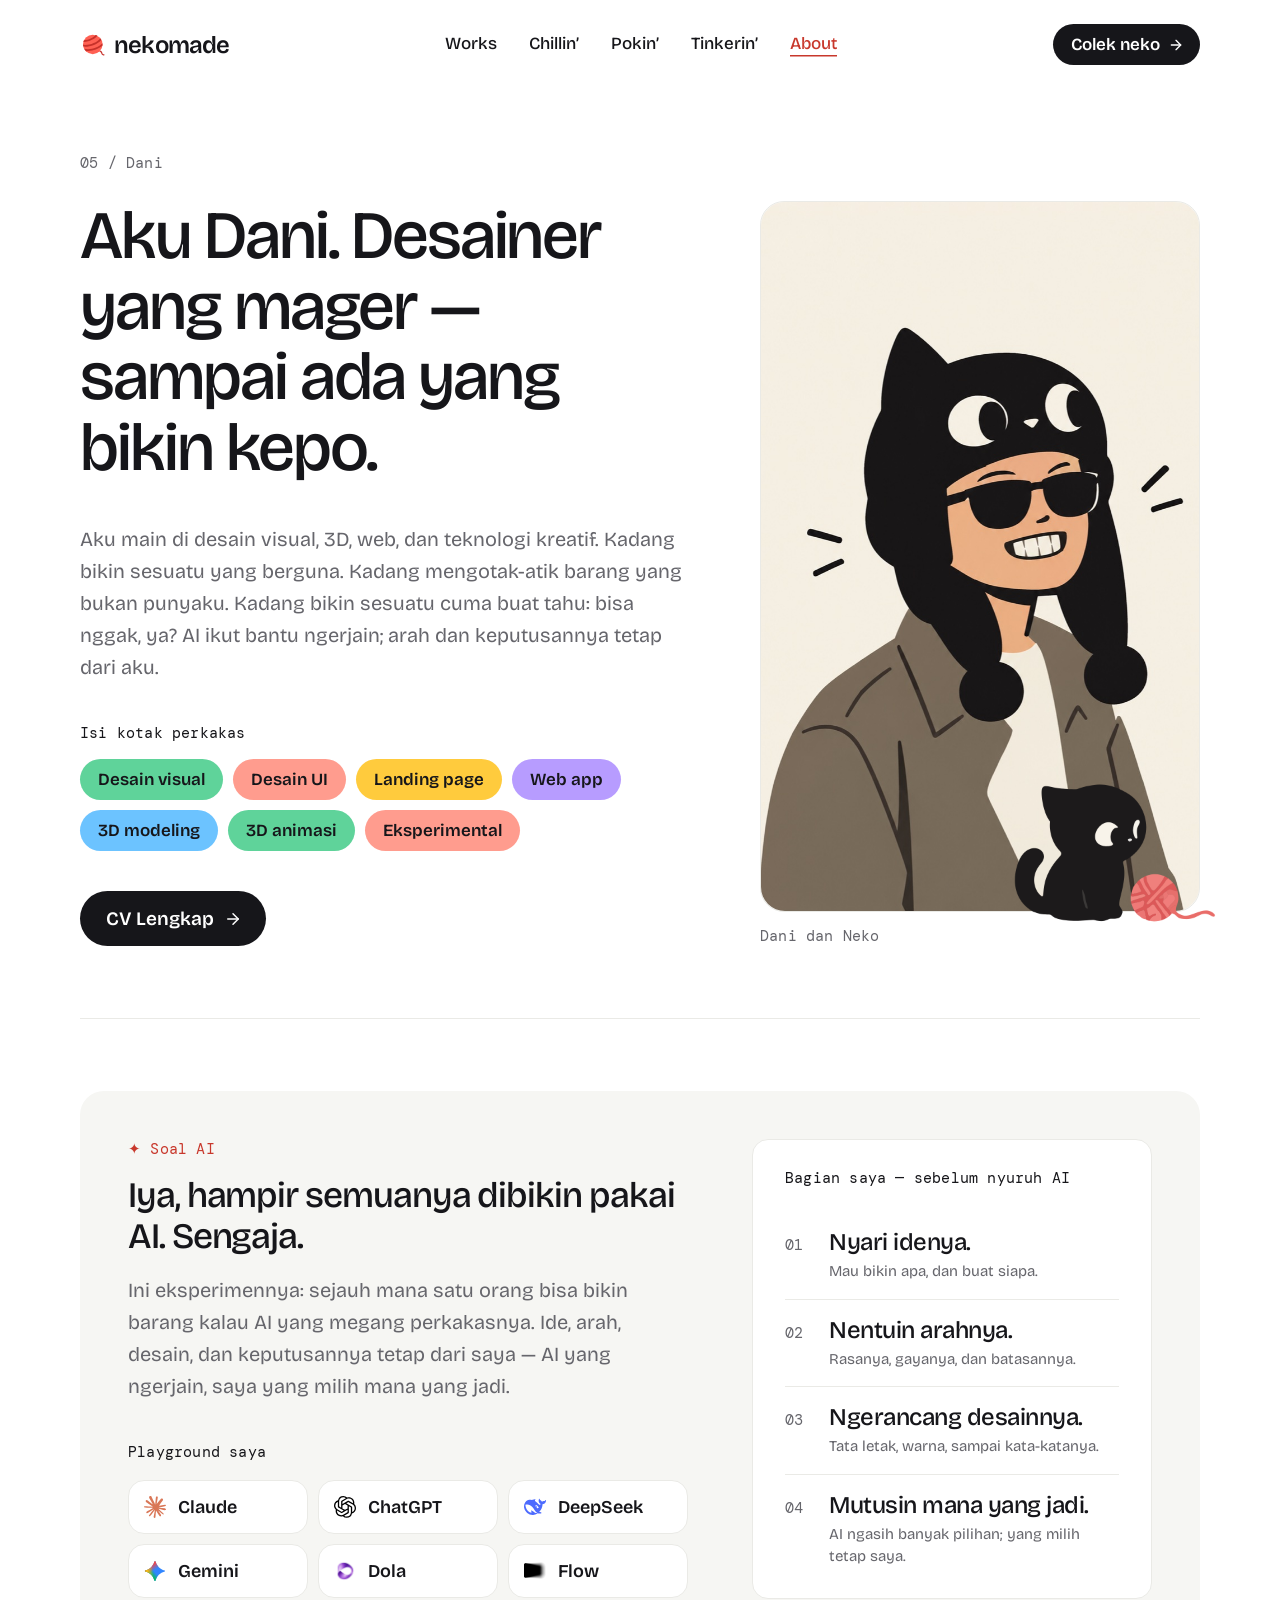
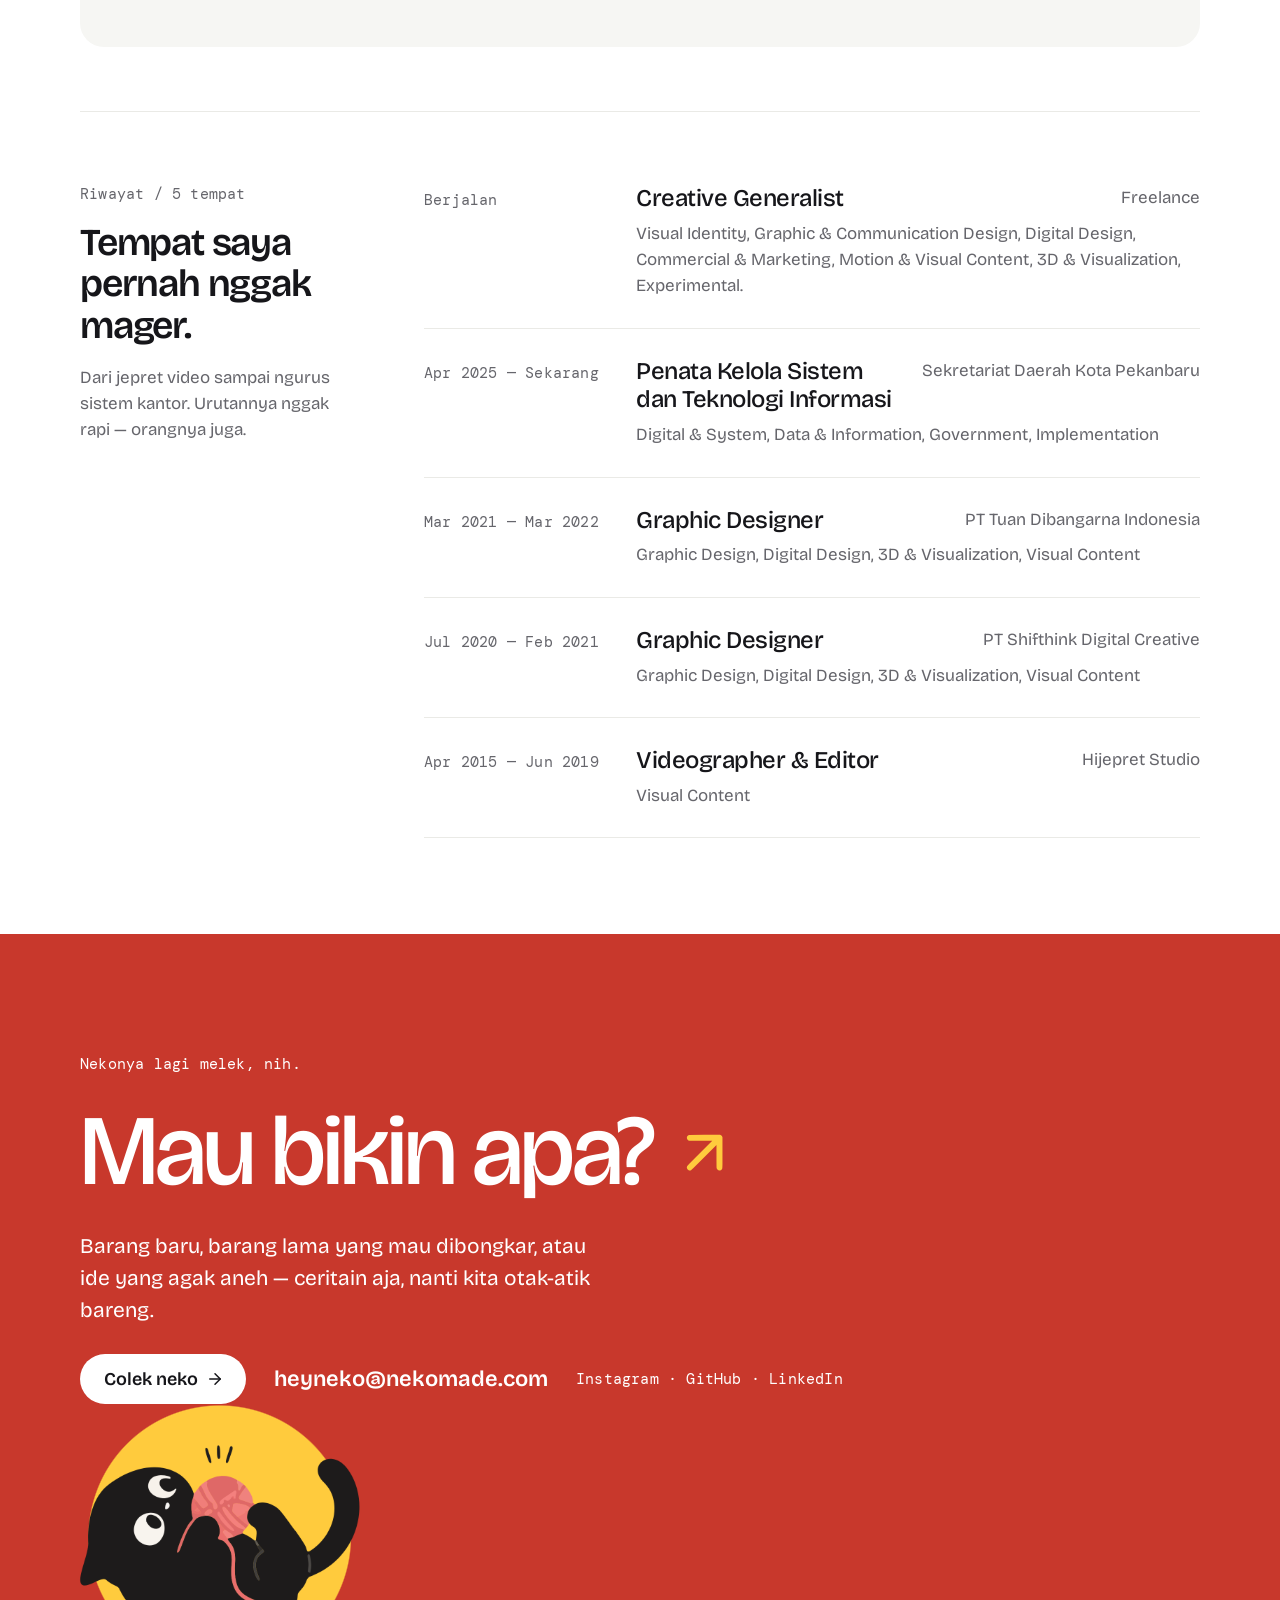
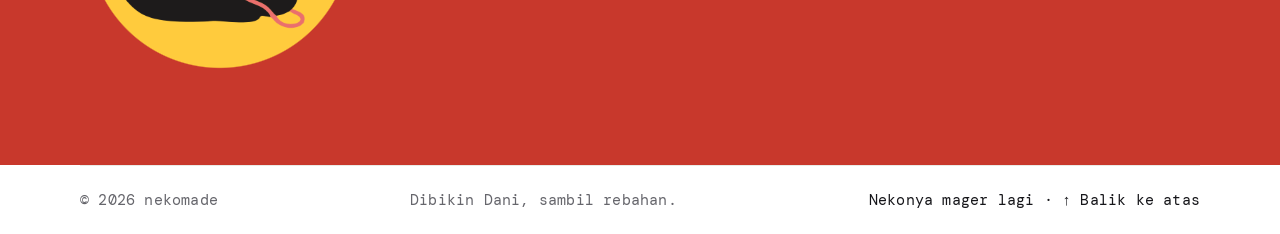
==== commit 6cc6aa7e: "feat: add Obengku to Tinkerin', expand Akupeta story, remove Playin' page - Tinkerin': new Obengku p" ====
--- a/about.html
+++ b/about.html
@@ -51,7 +51,6 @@
         <a href="chillin.html">Chillin’</a>
         <a href="pokin.html">Pokin’</a>
         <a href="tinkerin.html">Tinkerin’</a>
-        <a href="playin.html">Playin’</a>
         <a href="about.html" aria-current="page">About</a>
       </nav>
       <a class="talk" href="colek.html">
--- a/assets/css/styles.css
+++ b/assets/css/styles.css
@@ -477,6 +477,28 @@
   box-shadow: 0 12px 32px #16161a26;
 }
 
+.obengku__home {
+  top: 56px;
+  left: 0;
+  width: 720px;
+  height: 450px;
+  object-fit: cover;
+  object-position: top left;
+  border: 1px solid var(--line);
+  border-radius: 14px;
+}
+
+.obengku__card {
+  top: 200px;
+  left: 600px;
+  width: 220px;
+  height: 292px;
+  object-fit: cover;
+  border-radius: 18px;
+  outline: 5px solid #fff;
+  box-shadow: 0 12px 32px #16161a26;
+}
+
 /* Playin' tiles */
 
 .tiles {
@@ -832,6 +854,19 @@
     top: 40px;
   }
 
+  .obengku__home {
+    top: 0;
+    width: 560px;
+    height: 350px;
+  }
+
+  .obengku__card {
+    top: 60px;
+    left: 420px;
+    width: 200px;
+    height: 265px;
+  }
+
   .tiles {
     grid-template-columns: repeat(2, 1fr);
   }
@@ -887,6 +922,18 @@
     left: 180px;
     width: 146px;
     height: 260px;
+  }
+
+  .obengku__home {
+    width: 448px;
+    height: 280px;
+  }
+
+  .obengku__card {
+    top: 70px;
+    left: 190px;
+    width: 160px;
+    height: 212px;
   }
 
   .tiles {
@@ -3096,3 +3143,1586 @@
     min-height: 170px;
   }
 }
+
+/* Akupeta story: before/after, visual features, roles, benefits */
+
+.ak-compare {
+  display: flex;
+  align-items: center;
+  gap: 20px;
+}
+
+.ak-compare__card {
+  display: flex;
+  flex: 1;
+  flex-direction: column;
+  gap: 28px;
+  align-self: stretch;
+  padding: 36px;
+  border-radius: 24px;
+  background: var(--surface);
+}
+
+.ak-compare__card--after {
+  background: #0071e3;
+  color: #fff;
+}
+
+.ak-compare__tag {
+  display: inline-flex;
+  align-items: center;
+  align-self: flex-start;
+  gap: 6px;
+  padding: 6px 12px;
+  border-radius: 999px;
+  background: rgba(22, 22, 26, 0.06);
+  color: var(--gray);
+  font-family: var(--mono);
+  font-size: 13px;
+}
+
+.ak-compare__card--after .ak-compare__tag {
+  background: rgba(255, 255, 255, 0.15);
+  color: #fff;
+}
+
+.ak-compare__tag svg,
+.ak-compare__bullet svg,
+.ak-compare__arrow svg,
+.ak-icon svg,
+.ak-benefit__icon svg,
+.ak-move__arrow {
+  fill: none;
+  stroke: currentColor;
+  stroke-width: 2;
+  stroke-linecap: round;
+  stroke-linejoin: round;
+}
+
+.ak-compare__tag svg {
+  width: 14px;
+  height: 14px;
+}
+
+.ak-compare__card h3 {
+  font-size: 28px;
+  font-weight: 600;
+  line-height: 1.15;
+  letter-spacing: -0.8px;
+}
+
+.ak-compare__card ul {
+  display: flex;
+  flex-direction: column;
+  gap: 18px;
+}
+
+.ak-compare__card li {
+  display: flex;
+  gap: 14px;
+  font-size: 17px;
+  line-height: 1.45;
+}
+
+.ak-compare__bullet {
+  display: grid;
+  flex: none;
+  place-items: center;
+  width: 26px;
+  height: 26px;
+  border-radius: 999px;
+  background: rgba(255, 59, 48, 0.1);
+  color: #ff3b30;
+}
+
+.ak-compare__card--after .ak-compare__bullet {
+  background: #fff;
+  color: #0071e3;
+}
+
+.ak-compare__bullet svg {
+  width: 15px;
+  height: 15px;
+  stroke-width: 2.5;
+}
+
+.ak-compare__arrow {
+  display: grid;
+  flex: none;
+  place-items: center;
+  width: 56px;
+  height: 56px;
+  border-radius: 999px;
+  background: var(--ink);
+  color: #fff;
+}
+
+.ak-compare__arrow svg {
+  width: 24px;
+  height: 24px;
+}
+
+.ak-features {
+  display: grid;
+  grid-template-columns: repeat(12, 1fr);
+  gap: 20px;
+}
+
+.ak-feature {
+  display: flex;
+  flex-direction: column;
+  gap: 22px;
+  grid-column: span 3;
+  min-width: 0;
+  padding: 24px;
+  border-radius: 24px;
+  background: var(--surface);
+}
+
+.ak-feature--wide {
+  grid-column: span 8;
+}
+
+.ak-feature--side {
+  grid-column: span 4;
+}
+
+.ak-feature--wide .ak-feature__copy {
+  flex-direction: row;
+  gap: 16px;
+}
+
+.ak-feature__copy {
+  display: flex;
+  flex-direction: column;
+  gap: 22px;
+}
+
+.ak-feature h3 {
+  margin-bottom: 6px;
+  font-size: 20px;
+  font-weight: 600;
+  letter-spacing: -0.4px;
+}
+
+.ak-feature p {
+  color: var(--gray);
+  font-size: 15px;
+  line-height: 1.45;
+}
+
+.ak-icon {
+  display: grid;
+  flex: none;
+  place-items: center;
+  width: 36px;
+  height: 36px;
+  border-radius: 10px;
+  background: #e5f1fc;
+  color: #0071e3;
+}
+
+.ak-icon svg {
+  width: 18px;
+  height: 18px;
+}
+
+.ak-icon--lg {
+  width: 52px;
+  height: 52px;
+  border-radius: 14px;
+}
+
+.ak-icon--lg svg {
+  width: 24px;
+  height: 24px;
+}
+
+.ak-visual {
+  display: flex;
+  flex: 1;
+  flex-direction: column;
+  justify-content: center;
+  gap: 8px;
+  min-height: 180px;
+  padding: 16px;
+  border: 1px solid var(--line);
+  border-radius: 16px;
+  background: #fff;
+}
+
+.ak-feature--wide .ak-visual,
+.ak-feature--side .ak-visual {
+  min-height: 262px;
+  padding: 20px;
+}
+
+.ak-visual--center {
+  align-items: center;
+}
+
+.ak-visual--row {
+  flex-direction: row;
+  align-items: center;
+  justify-content: center;
+  gap: 16px;
+}
+
+/* org chart */
+.ak-visual--org {
+  align-items: center;
+  gap: 0;
+}
+
+.ak-node {
+  position: relative;
+  width: 150px;
+  overflow: hidden;
+  border: 1.5px solid var(--ink);
+  border-radius: 6px;
+  background: #fff;
+  font-size: 11px;
+  font-weight: 500;
+  text-align: center;
+}
+
+.ak-node b {
+  display: block;
+  padding: 4px 8px;
+  background: var(--ink);
+  color: #fff;
+  font-size: 9px;
+  font-weight: 600;
+}
+
+.ak-node span {
+  display: block;
+  padding: 6px 8px;
+}
+
+.ak-node--root {
+  width: 170px;
+  margin-bottom: 18px;
+  overflow: visible;
+}
+
+.ak-node--root span {
+  background: #e5f1fc;
+  border-radius: 0 0 5px 5px;
+}
+
+.ak-node--root::after {
+  position: absolute;
+  top: 100%;
+  left: 50%;
+  width: 1.5px;
+  height: 18px;
+  background: var(--ink);
+  content: "";
+}
+
+.ak-org__kids {
+  position: relative;
+  display: flex;
+  justify-content: space-around;
+  align-self: stretch;
+  padding-top: 18px;
+}
+
+.ak-org__kids::before {
+  position: absolute;
+  top: 0;
+  right: 16.66%;
+  left: 16.66%;
+  height: 1.5px;
+  background: var(--ink);
+  content: "";
+}
+
+.ak-org__kids .ak-node {
+  overflow: visible;
+}
+
+.ak-org__kids .ak-node::before {
+  position: absolute;
+  bottom: 100%;
+  left: 50%;
+  width: 1.5px;
+  height: 18px;
+  background: var(--ink);
+  content: "";
+}
+
+.ak-org__kids .ak-node b {
+  border-radius: 4px 4px 0 0;
+}
+
+/* bezetting bars */
+.ak-bars {
+  display: flex;
+  flex-direction: column;
+  gap: 14px;
+}
+
+.ak-bar {
+  display: grid;
+  grid-template-columns: 1fr auto;
+  gap: 6px;
+  font-size: 12px;
+  font-weight: 500;
+}
+
+.ak-bar code {
+  color: var(--bar);
+  font-family: var(--mono);
+  white-space: pre;
+}
+
+.ak-bar i {
+  grid-column: 1 / -1;
+  height: 8px;
+  border-radius: 999px;
+  background: linear-gradient(var(--bar), var(--bar)) no-repeat 0 0 / var(--w) 100% #f0f0ee;
+}
+
+.ak-bar--kurang { --bar: #ff3b30; }
+.ak-bar--pas { --bar: #34c759; }
+.ak-bar--lebih { --bar: #ff9500; }
+
+/* people */
+.ak-people {
+  display: flex;
+  flex-direction: column;
+  gap: 8px;
+}
+
+.ak-people li {
+  display: flex;
+  align-items: center;
+  gap: 10px;
+  padding: 4px 0;
+}
+
+.ak-avatar {
+  display: grid;
+  flex: none;
+  place-items: center;
+  width: 30px;
+  height: 30px;
+  border-radius: 999px;
+  background: #e5f1fc;
+  color: #0071e3;
+  font-size: 11px;
+  font-weight: 600;
+}
+
+.ak-people strong,
+.ak-move strong {
+  display: block;
+  font-size: 13px;
+  font-weight: 600;
+}
+
+.ak-people small {
+  color: var(--gray);
+  font-size: 11px;
+}
+
+/* mutasi */
+.ak-move {
+  align-self: stretch;
+  padding: 10px 12px;
+  border: 1px solid var(--line);
+  border-radius: 10px;
+  background: var(--surface);
+}
+
+.ak-move small {
+  display: block;
+  margin-bottom: 2px;
+  color: var(--gray);
+  font-family: var(--mono);
+  font-size: 10px;
+}
+
+.ak-move--new {
+  border-color: #0071e3;
+  background: #e5f1fc;
+}
+
+.ak-move--new small {
+  color: #0071e3;
+}
+
+.ak-move__arrow {
+  width: 18px;
+  height: 18px;
+  stroke: #0071e3;
+}
+
+/* laporan */
+.ak-donut {
+  flex: none;
+  width: 110px;
+  height: 110px;
+  border-radius: 50%;
+  background: conic-gradient(#0071e3 0 25%, #34c759 25% 64%, #ff9500 64% 100%);
+  -webkit-mask: radial-gradient(circle, transparent 59%, #000 60%);
+  mask: radial-gradient(circle, transparent 59%, #000 60%);
+}
+
+.ak-legend {
+  display: flex;
+  flex-direction: column;
+  gap: 8px;
+  font-size: 12px;
+}
+
+.ak-legend li,
+.ak-log li {
+  display: flex;
+  align-items: center;
+  gap: 6px;
+}
+
+.ak-legend i,
+.ak-log i {
+  flex: none;
+  width: 8px;
+  height: 8px;
+  border-radius: 999px;
+}
+
+/* riwayat */
+.ak-log {
+  display: flex;
+  flex-direction: column;
+  gap: 12px;
+  font-size: 12px;
+}
+
+.ak-log li {
+  gap: 8px;
+}
+
+.ak-log span {
+  flex: 1;
+  min-width: 0;
+}
+
+.ak-log code {
+  color: var(--gray);
+  font-family: var(--mono);
+  font-size: 11px;
+}
+
+/* roles */
+.ak-roles {
+  display: flex;
+  gap: 80px;
+  padding: 64px 0;
+  border-top: 1px solid var(--line);
+}
+
+.ak-roles .rail {
+  width: 360px;
+}
+
+.ak-roles .rail__title {
+  display: block;
+  line-height: 1.1;
+}
+
+.ak-roles__list {
+  flex: 1;
+  min-width: 0;
+}
+
+.ak-role {
+  display: flex;
+  align-items: center;
+  gap: 24px;
+  padding: 24px 0;
+  border-bottom: 1px solid var(--line);
+}
+
+.ak-role--lead .ak-icon {
+  background: #0071e3;
+  color: #fff;
+}
+
+.ak-role__copy {
+  flex: 1;
+  min-width: 0;
+}
+
+.ak-role h3 {
+  margin-bottom: 4px;
+  font-size: 22px;
+  font-weight: 600;
+  letter-spacing: -0.4px;
+}
+
+.ak-role__copy p {
+  color: var(--gray);
+  font-size: 16px;
+  line-height: 1.45;
+}
+
+.ak-role__tags {
+  display: flex;
+  flex-wrap: wrap;
+  justify-content: flex-end;
+  gap: 8px;
+  width: 240px;
+}
+
+.ak-role__tags span {
+  padding: 6px 12px;
+  border: 1px solid var(--line);
+  border-radius: 999px;
+  color: var(--gray);
+  font-family: var(--mono);
+  font-size: 13px;
+}
+
+/* benefits */
+.ak-benefits-wrap {
+  padding-bottom: 64px;
+}
+
+.ak-benefits {
+  display: flex;
+  flex-direction: column;
+  gap: 56px;
+  padding: 64px;
+  border-radius: 32px;
+  background: #0071e3;
+  color: #fff;
+}
+
+.ak-benefits__head {
+  display: flex;
+  align-items: flex-end;
+  justify-content: space-between;
+  gap: 24px 40px;
+}
+
+.ak-benefits .rail {
+  width: auto;
+  max-width: 640px;
+}
+
+.ak-benefits .rail__no {
+  color: rgba(255, 255, 255, 0.7);
+}
+
+.ak-benefits .rail__title {
+  display: block;
+  font-size: clamp(36px, 3.4vw, 48px);
+  line-height: 1.05;
+  letter-spacing: -1.6px;
+}
+
+.ak-benefits__sub {
+  max-width: 400px;
+  color: rgba(255, 255, 255, 0.8);
+  font-size: 17px;
+  line-height: 1.5;
+}
+
+.ak-benefits__grid {
+  display: grid;
+  grid-template-columns: 1fr 1fr;
+  gap: 20px;
+}
+
+.ak-benefit {
+  display: flex;
+  gap: 24px;
+  padding: 32px;
+  border: 1px solid rgba(255, 255, 255, 0.2);
+  border-radius: 24px;
+  background: rgba(255, 255, 255, 0.08);
+}
+
+.ak-benefit__icon {
+  display: grid;
+  flex: none;
+  place-items: center;
+  width: 56px;
+  height: 56px;
+  border-radius: 16px;
+  background: #fff;
+  color: #0071e3;
+}
+
+.ak-benefit__icon svg {
+  width: 26px;
+  height: 26px;
+}
+
+.ak-benefit h3 {
+  margin-bottom: 8px;
+  font-size: 24px;
+  font-weight: 600;
+  letter-spacing: -0.6px;
+}
+
+.ak-benefit p {
+  color: rgba(255, 255, 255, 0.85);
+  font-size: 16px;
+  line-height: 1.5;
+}
+
+@media (max-width: 1200px) {
+  .ak-feature,
+  .ak-feature--side {
+    grid-column: span 6;
+  }
+
+  .ak-feature--wide {
+    grid-column: 1 / -1;
+  }
+
+  .ak-roles {
+    flex-direction: column;
+    gap: 32px;
+  }
+
+  .ak-roles .rail {
+    width: auto;
+    max-width: 560px;
+  }
+}
+
+@media (max-width: 860px) {
+  .ak-compare {
+    flex-direction: column;
+  }
+
+  .ak-compare__arrow {
+    rotate: 90deg;
+  }
+
+  .ak-benefits {
+    padding: 40px 28px;
+    gap: 40px;
+  }
+
+  .ak-benefits__head {
+    flex-direction: column;
+    align-items: flex-start;
+  }
+
+  .ak-benefits__grid {
+    grid-template-columns: 1fr;
+  }
+
+  .ak-role {
+    flex-wrap: wrap;
+  }
+
+  .ak-role__tags {
+    justify-content: flex-start;
+    width: 100%;
+    padding-left: 76px;
+  }
+}
+
+@media (max-width: 700px) {
+  .ak-feature,
+  .ak-feature--side {
+    grid-column: 1 / -1;
+  }
+
+  .ak-feature--wide .ak-feature__copy {
+    flex-direction: column;
+  }
+
+  .ak-node {
+    width: 96px;
+  }
+
+  .ak-node--root {
+    width: 150px;
+  }
+}
+
+@media (max-width: 560px) {
+  .ak-compare__card,
+  .ak-benefit {
+    padding: 24px;
+  }
+
+  .ak-benefit {
+    flex-direction: column;
+    gap: 16px;
+  }
+
+  .ak-roles {
+    padding: 48px 0;
+  }
+
+  .ak-role__tags {
+    padding-left: 0;
+  }
+}
+
+/* SIMPEG story: before / process / global / per-screen */
+
+.story-head {
+  display: flex;
+  align-items: flex-end;
+  justify-content: space-between;
+  gap: 24px 40px;
+}
+
+.story-head .rail {
+  width: auto;
+}
+
+.story-head__text {
+  max-width: 460px;
+  color: var(--gray);
+  font-size: 17px;
+  line-height: 1.5;
+}
+
+.story-head__text--wide {
+  max-width: 760px;
+}
+
+.story-before {
+  display: flex;
+  flex-direction: column;
+  gap: 40px;
+  padding: 96px 0 64px;
+}
+
+.before-legend {
+  display: flex;
+  flex-wrap: wrap;
+  gap: 12px 24px;
+  margin-top: -16px;
+  color: var(--gray);
+  font-family: var(--mono);
+  font-size: 13px;
+}
+
+.before-legend span {
+  display: inline-flex;
+  align-items: center;
+  gap: 8px;
+}
+
+.before-legend__line {
+  width: 24px;
+  height: 2px;
+  background: var(--coral-text);
+}
+
+.before-legend__box {
+  width: 16px;
+  height: 16px;
+  border: 1px solid var(--line);
+  border-radius: 4px;
+  background: #fff;
+}
+
+.before-grid {
+  display: grid;
+  grid-template-columns: repeat(6, 1fr);
+  align-items: start;
+  gap: 18px;
+}
+
+.before-col__name {
+  font-size: 17px;
+  font-weight: 600;
+}
+
+.before-col__meta {
+  margin: 4px 0 14px;
+  color: var(--coral-text);
+  font-family: var(--mono);
+  font-size: 12px;
+}
+
+.before-page {
+  position: relative;
+  overflow: hidden;
+  border: 1px solid var(--line);
+  border-radius: 16px;
+  background: #fff;
+}
+
+.before-page img {
+  display: block;
+  width: 100%;
+  height: auto;
+}
+
+.before-page__below {
+  position: absolute;
+  inset: 0;
+  background: rgb(255 255 255 / 72%);
+}
+
+.before-page__fold {
+  position: absolute;
+  right: 0;
+  left: 0;
+  height: 2px;
+  background: var(--coral-text);
+}
+
+.before-page__fold em {
+  position: absolute;
+  top: 8px;
+  left: 8px;
+  padding: 3px 8px;
+  border-radius: 100px;
+  background: var(--coral-text);
+  color: #fff;
+  font-family: var(--mono);
+  font-size: 11px;
+  font-style: normal;
+  white-space: nowrap;
+}
+
+.improve {
+  display: grid;
+  grid-template-columns: repeat(5, 1fr);
+  gap: 20px;
+}
+
+.improve li {
+  display: flex;
+  flex-direction: column;
+  gap: 8px;
+  padding-top: 18px;
+  border-top: 1px solid var(--ink);
+}
+
+.improve span {
+  color: var(--coral-text);
+  font-family: var(--mono);
+  font-size: 13px;
+}
+
+.improve strong {
+  font-size: 19px;
+  font-weight: 600;
+}
+
+.improve p {
+  color: var(--gray);
+  font-size: 15px;
+  line-height: 1.45;
+}
+
+/* Layar section: fold highlight */
+
+.story-screens--fold .screen {
+  height: auto;
+}
+
+.story-screens--fold .screen__phone {
+  position: relative;
+  flex: none;
+  aspect-ratio: 390 / 844;
+}
+
+.story-screens--fold .screen__phone--fold::after {
+  position: absolute;
+  right: 0;
+  bottom: 0;
+  left: 0;
+  height: 2px;
+  background: var(--coral-text);
+  content: "";
+}
+
+.screen__spot {
+  position: absolute;
+  border: 2.5px solid var(--coral-text);
+  border-radius: 14px;
+  background: rgb(200 56 44 / 6%);
+}
+
+.screen__spot em {
+  position: absolute;
+  bottom: calc(100% + 6px);
+  left: 2px;
+  display: inline-flex;
+  align-items: center;
+  gap: 6px;
+  padding: 4px 10px;
+  border-radius: 100px;
+  background: var(--coral-text);
+  color: #fff;
+  font-family: var(--mono);
+  font-size: 11px;
+  font-style: normal;
+  white-space: nowrap;
+}
+
+.screen__spot svg,
+.ico {
+  width: 12px;
+  height: 12px;
+  fill: none;
+  stroke: currentColor;
+  stroke-width: 2;
+  stroke-linecap: round;
+  stroke-linejoin: round;
+}
+
+/* Proses */
+
+.phases {
+  display: grid;
+  grid-template-columns: repeat(4, 1fr);
+  gap: 20px;
+}
+
+.phase {
+  display: flex;
+  flex-direction: column;
+  justify-content: space-between;
+  gap: 24px;
+  min-height: 260px;
+  padding: 28px;
+  border-radius: 24px;
+  background: var(--surface);
+}
+
+.phase__no {
+  color: var(--coral-text);
+  font-family: var(--mono);
+  font-size: 14px;
+}
+
+.phase strong {
+  display: block;
+  margin-bottom: 10px;
+  font-size: 26px;
+  font-weight: 600;
+  line-height: 1.15;
+  letter-spacing: -0.6px;
+}
+
+.phase p {
+  color: var(--gray);
+  font-size: 15px;
+  line-height: 1.5;
+}
+
+.phase small {
+  display: block;
+  margin-top: 10px;
+  color: var(--gray);
+  font-family: var(--mono);
+  font-size: 12px;
+}
+
+.phase--tint {
+  background: #dceef9;
+}
+
+.phase--blue {
+  background: #0b63ce;
+  color: #fff;
+}
+
+.phase--blue .phase__no,
+.phase--blue p {
+  color: #dcebff;
+}
+
+.phase--blue small {
+  color: #b9d6ff;
+}
+
+.map-table {
+  overflow: hidden;
+  border: 1px solid var(--line);
+  border-radius: 24px;
+}
+
+.map-table__row {
+  display: grid;
+  grid-template-columns: repeat(3, 1fr);
+  gap: 24px;
+  padding: 18px 28px;
+  border-bottom: 1px solid var(--line);
+  color: var(--gray);
+  font-size: 16px;
+  line-height: 1.5;
+}
+
+.map-table__row:last-child {
+  border-bottom: 0;
+}
+
+.map-table__row span:last-child {
+  color: var(--ink);
+  font-weight: 500;
+}
+
+.map-table__row--head {
+  background: var(--surface);
+  font-family: var(--mono);
+  font-size: 14px;
+}
+
+.map-table__row--head span:last-child {
+  color: var(--gray);
+  font-weight: 400;
+}
+
+/* Global */
+
+.global__row {
+  display: grid;
+  grid-template-columns: 200px 1fr 1fr 1fr;
+  gap: 32px;
+  padding: 22px 0;
+  border-bottom: 1px solid var(--line);
+  color: var(--gray);
+  font-size: 16px;
+  line-height: 1.5;
+}
+
+.global__row:last-child {
+  border-bottom: 0;
+}
+
+.global__row--head {
+  padding: 0 0 14px;
+  border-bottom-color: var(--ink);
+  font-family: var(--mono);
+  font-size: 14px;
+}
+
+.global__aspect {
+  display: flex;
+  flex-direction: column;
+  gap: 10px;
+  color: var(--ink);
+  font-size: 18px;
+  font-weight: 600;
+  line-height: 1.3;
+}
+
+.global__aspect i {
+  display: grid;
+  width: 40px;
+  height: 40px;
+  place-items: center;
+  border-radius: 12px;
+  background: #dceef9;
+  color: #0b63ce;
+}
+
+.global__aspect .ico {
+  width: 20px;
+  height: 20px;
+}
+
+.global__after {
+  display: flex;
+  gap: 10px;
+  color: var(--ink);
+  font-weight: 500;
+}
+
+.global__after .ico {
+  flex: none;
+  width: 18px;
+  height: 18px;
+  margin-top: 3px;
+  color: var(--coral-text);
+}
+
+/* Rincian */
+
+.legend {
+  display: flex;
+  flex-wrap: wrap;
+  gap: 12px;
+  margin-top: -16px;
+}
+
+.ctag {
+  display: inline-block;
+  flex: none;
+  padding: 3px 9px;
+  border-radius: 100px;
+  font-family: var(--mono);
+  font-size: 12px;
+  line-height: 1.4;
+  white-space: nowrap;
+}
+
+.legend .ctag {
+  padding: 6px 14px;
+  font-size: 13px;
+}
+
+.ctag--add { background: #ddf5e8; color: #1e7a4c; }
+.ctag--mod { background: #dceef9; color: #0b4e9e; }
+.ctag--move { background: #fff1c7; color: #8a6100; }
+.ctag--del { background: #ffe3df; color: var(--coral-text); }
+
+.vis-list {
+  display: flex;
+  flex-direction: column;
+  gap: 20px;
+}
+
+.vis {
+  display: flex;
+  flex-direction: column;
+  gap: 32px;
+  padding: 40px;
+  border-radius: 28px;
+  background: var(--surface);
+}
+
+.vis__head {
+  display: flex;
+  align-items: flex-end;
+  justify-content: space-between;
+  gap: 16px 40px;
+}
+
+.vis__no {
+  margin-bottom: 8px;
+  color: var(--coral-text);
+  font-family: var(--mono);
+  font-size: 14px;
+}
+
+.vis__title {
+  font-size: 40px;
+  font-weight: 600;
+  line-height: 1.1;
+  letter-spacing: -1.2px;
+}
+
+.vis__sum {
+  max-width: 440px;
+  color: var(--gray);
+  font-size: 18px;
+  line-height: 1.45;
+}
+
+.vis__body {
+  display: flex;
+  gap: 36px;
+}
+
+.cmp {
+  display: flex;
+  flex: none;
+  align-items: center;
+  gap: 18px;
+}
+
+.cmp__arrow {
+  display: grid;
+  width: 44px;
+  height: 44px;
+  place-items: center;
+  border-radius: 50%;
+  background: var(--card);
+}
+
+.cmp__arrow .ico {
+  width: 20px;
+  height: 20px;
+}
+
+.cmp-group__label {
+  display: flex;
+  align-items: center;
+  gap: 8px;
+  margin-bottom: 14px;
+  font-family: var(--mono);
+  font-size: 14px;
+}
+
+.cmp-group__label::before {
+  width: 10px;
+  height: 10px;
+  border-radius: 50%;
+  content: "";
+}
+
+.cmp-group__label--before::before { background: var(--coral-text); }
+.cmp-group__label--after::before { background: #0b63ce; }
+
+.cmp-group__phones {
+  display: flex;
+  gap: 12px;
+}
+
+.cmp-phone {
+  position: relative;
+  width: 230px;
+  height: 560px;
+  overflow: hidden;
+  border: 1px solid var(--line);
+  border-radius: 22px;
+  background: #fff;
+}
+
+.cmp-phone__img {
+  position: relative;
+}
+
+.cmp-phone--bottom .cmp-phone__img {
+  position: absolute;
+  right: 0;
+  bottom: 0;
+  left: 0;
+}
+
+.cmp-phone img {
+  display: block;
+  width: 100%;
+  height: auto;
+}
+
+.cmp-phone__fade {
+  position: absolute;
+  right: 0;
+  bottom: 0;
+  left: 0;
+  height: 70px;
+  background: linear-gradient(rgb(255 255 255 / 0%), #fff);
+}
+
+.pin {
+  display: inline-grid;
+  width: 26px;
+  height: 26px;
+  place-items: center;
+  border-radius: 50%;
+  color: #fff;
+  font-size: 13px;
+  font-weight: 700;
+  line-height: 1;
+}
+
+.cmp-phone .pin {
+  position: absolute;
+  border: 2px solid #fff;
+  box-shadow: 0 2px 6px rgb(0 0 0 / 20%);
+  transform: translate(-50%, -50%);
+}
+
+.pin--before { background: var(--coral-text); }
+.pin--after,
+.pin--static { background: #0b63ce; }
+.pin--static.pin--del { background: var(--coral-text); }
+
+.vis__notes {
+  flex: 1;
+  min-width: 0;
+  padding-top: 34px;
+}
+
+.notes li {
+  display: flex;
+  gap: 14px;
+  padding: 12px 0;
+  border-bottom: 1px solid var(--line);
+}
+
+.notes li:last-child {
+  border-bottom: 0;
+}
+
+.notes .pin {
+  flex: none;
+}
+
+.note__top {
+  display: flex;
+  align-items: center;
+  gap: 8px;
+  justify-content: space-between;
+}
+
+.note__top strong {
+  font-size: 16px;
+  font-weight: 600;
+  line-height: 1.3;
+}
+
+.note__why {
+  margin-top: 4px;
+  color: var(--gray);
+  font-size: 14px;
+  line-height: 1.45;
+}
+
+.tabmap__label {
+  margin-bottom: 20px;
+  color: var(--gray);
+  font-family: var(--mono);
+  font-size: 14px;
+}
+
+.tabmap {
+  display: grid;
+  grid-template-columns: repeat(5, 1fr);
+  gap: 10px;
+  margin-bottom: 20px;
+}
+
+.tabmap__tab {
+  display: flex;
+  flex-direction: column;
+  align-items: center;
+  gap: 6px;
+  margin-bottom: 8px;
+  padding: 12px 10px;
+  border-radius: 14px;
+  background: #0b63ce;
+  color: #fff;
+  font-size: 14px;
+  font-weight: 600;
+}
+
+.tabmap__tab .ico {
+  width: 20px;
+  height: 20px;
+}
+
+.tabmap li {
+  margin-bottom: 8px;
+  padding: 8px 10px;
+  border-radius: 10px;
+  background: var(--card);
+  font-size: 13px;
+  line-height: 1.3;
+}
+
+.minis {
+  display: grid;
+  grid-template-columns: 1fr 1fr;
+  align-items: start;
+  gap: 20px;
+}
+
+.mini {
+  display: flex;
+  flex-direction: column;
+  gap: 12px;
+  padding: 36px 40px;
+  border-radius: 24px;
+  background: var(--surface);
+}
+
+.mini .vis__no {
+  margin: 0;
+}
+
+.mini__title {
+  font-size: 30px;
+  font-weight: 600;
+  line-height: 1.1;
+  letter-spacing: -0.8px;
+}
+
+.mini__sum {
+  color: var(--gray);
+  font-size: 16px;
+}
+
+.mini__count {
+  color: var(--gray);
+  font-family: var(--mono);
+  font-size: 12px;
+}
+
+.mini__list {
+  margin-top: 12px;
+  padding: 4px 24px;
+  border-radius: 16px;
+  background: var(--card);
+}
+
+.mini__list li {
+  display: flex;
+  gap: 24px;
+  padding: 16px 0;
+  border-bottom: 1px solid var(--line);
+}
+
+.mini__list li:last-child {
+  border-bottom: 0;
+}
+
+.mini__list .ctag {
+  width: 84px;
+  text-align: center;
+}
+
+.mini__list strong {
+  display: block;
+  font-size: 16px;
+  font-weight: 500;
+  line-height: 1.4;
+}
+
+.mini__list p {
+  margin-top: 4px;
+  color: var(--gray);
+  font-size: 15px;
+  line-height: 1.45;
+}
+
+@media (max-width: 1340px) {
+  .vis__body {
+    flex-direction: column;
+  }
+
+  .vis__notes {
+    padding-top: 0;
+  }
+
+  .before-grid {
+    grid-template-columns: repeat(3, 1fr);
+  }
+}
+
+@media (max-width: 1100px) {
+  .phases,
+  .improve {
+    grid-template-columns: 1fr 1fr;
+  }
+
+  .global__row {
+    grid-template-columns: 160px 1fr 1fr;
+  }
+
+  .global__why {
+    grid-column: 2 / -1;
+    margin-top: -16px;
+  }
+
+  .global__row--head span:last-child {
+    display: none;
+  }
+
+  .minis {
+    grid-template-columns: 1fr;
+  }
+
+  .tabmap {
+    grid-template-columns: repeat(3, 1fr);
+  }
+}
+
+@media (max-width: 860px) {
+  .story-head,
+  .vis__head {
+    flex-direction: column;
+    align-items: flex-start;
+  }
+
+  .cmp {
+    flex-wrap: wrap;
+    align-items: flex-start;
+  }
+
+  .cmp__arrow {
+    display: none;
+  }
+
+  .cmp-group__phones {
+    overflow-x: auto;
+  }
+
+  .map-table__row {
+    grid-template-columns: 1fr;
+    gap: 4px;
+  }
+
+  .map-table__row--head {
+    display: none;
+  }
+
+  .map-table__row span:first-child::before { content: "Asli · "; color: var(--gray); }
+}
+
+@media (max-width: 560px) {
+  .story-before {
+    padding: 64px 0 48px;
+  }
+
+  .before-grid,
+  .improve,
+  .phases {
+    grid-template-columns: 1fr 1fr;
+  }
+
+  .global__row {
+    grid-template-columns: 1fr;
+    gap: 8px;
+  }
+
+  .global__row--head {
+    display: none;
+  }
+
+  .global__why {
+    grid-column: auto;
+    margin-top: 0;
+  }
+
+  .vis,
+  .mini {
+    padding: 24px;
+    border-radius: 20px;
+  }
+
+  .vis__title {
+    font-size: 30px;
+  }
+
+  .cmp-phone {
+    width: 200px;
+    height: 487px;
+  }
+
+  .tabmap {
+    grid-template-columns: 1fr 1fr;
+  }
+
+  .mini__list li {
+    flex-direction: column;
+    gap: 8px;
+  }
+}
+
+.story-screens--fold .screen__phone {
+  margin-top: auto;
+}
+
+.note__top strong {
+  flex: 1;
+}
+
+.mini__list li {
+  align-items: flex-start;
+}
+
+.mini__list .ctag {
+  align-self: flex-start;
+}
--- a/assets/css/motion.css
+++ b/assets/css/motion.css
@@ -147,6 +147,10 @@
 }
 
 .motion .mamakana__short {
+  animation: float 5s ease-in-out infinite;
+}
+
+.motion .obengku__card {
   animation: float 5s ease-in-out infinite;
 }
 
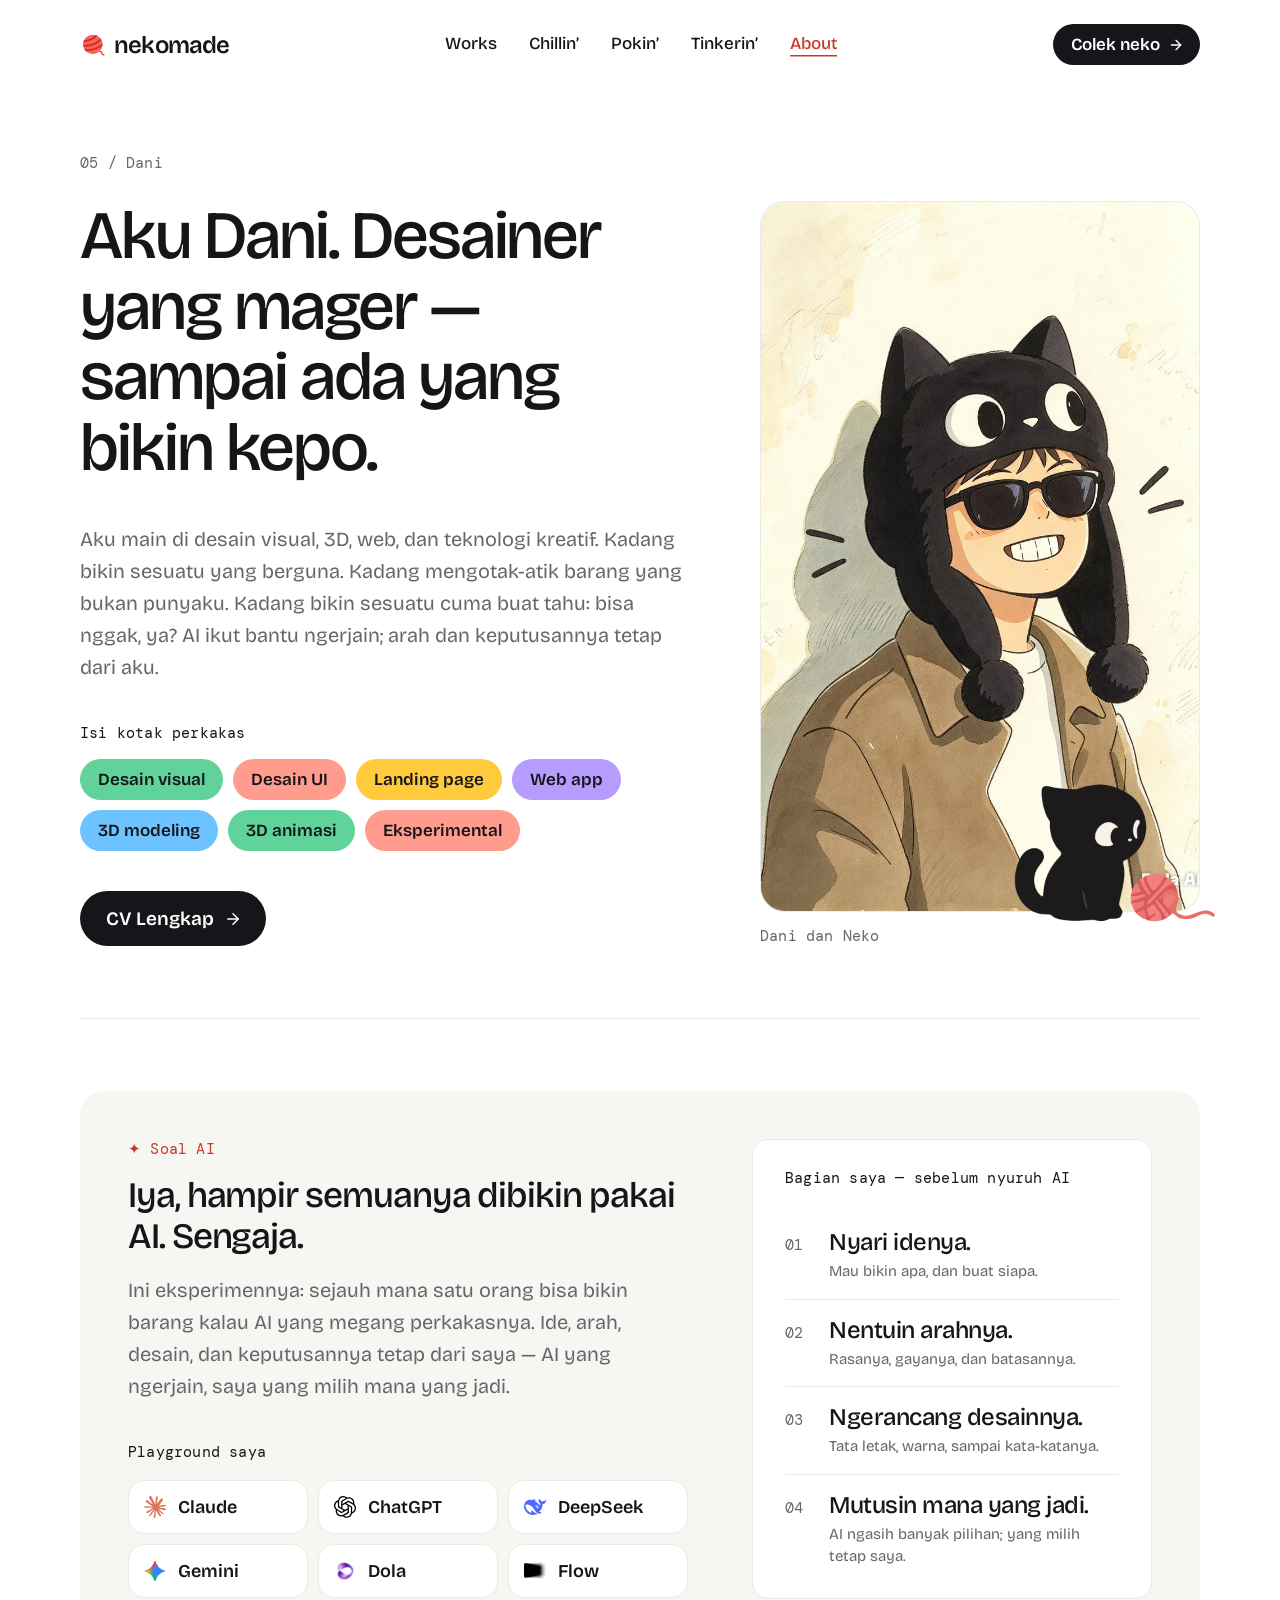
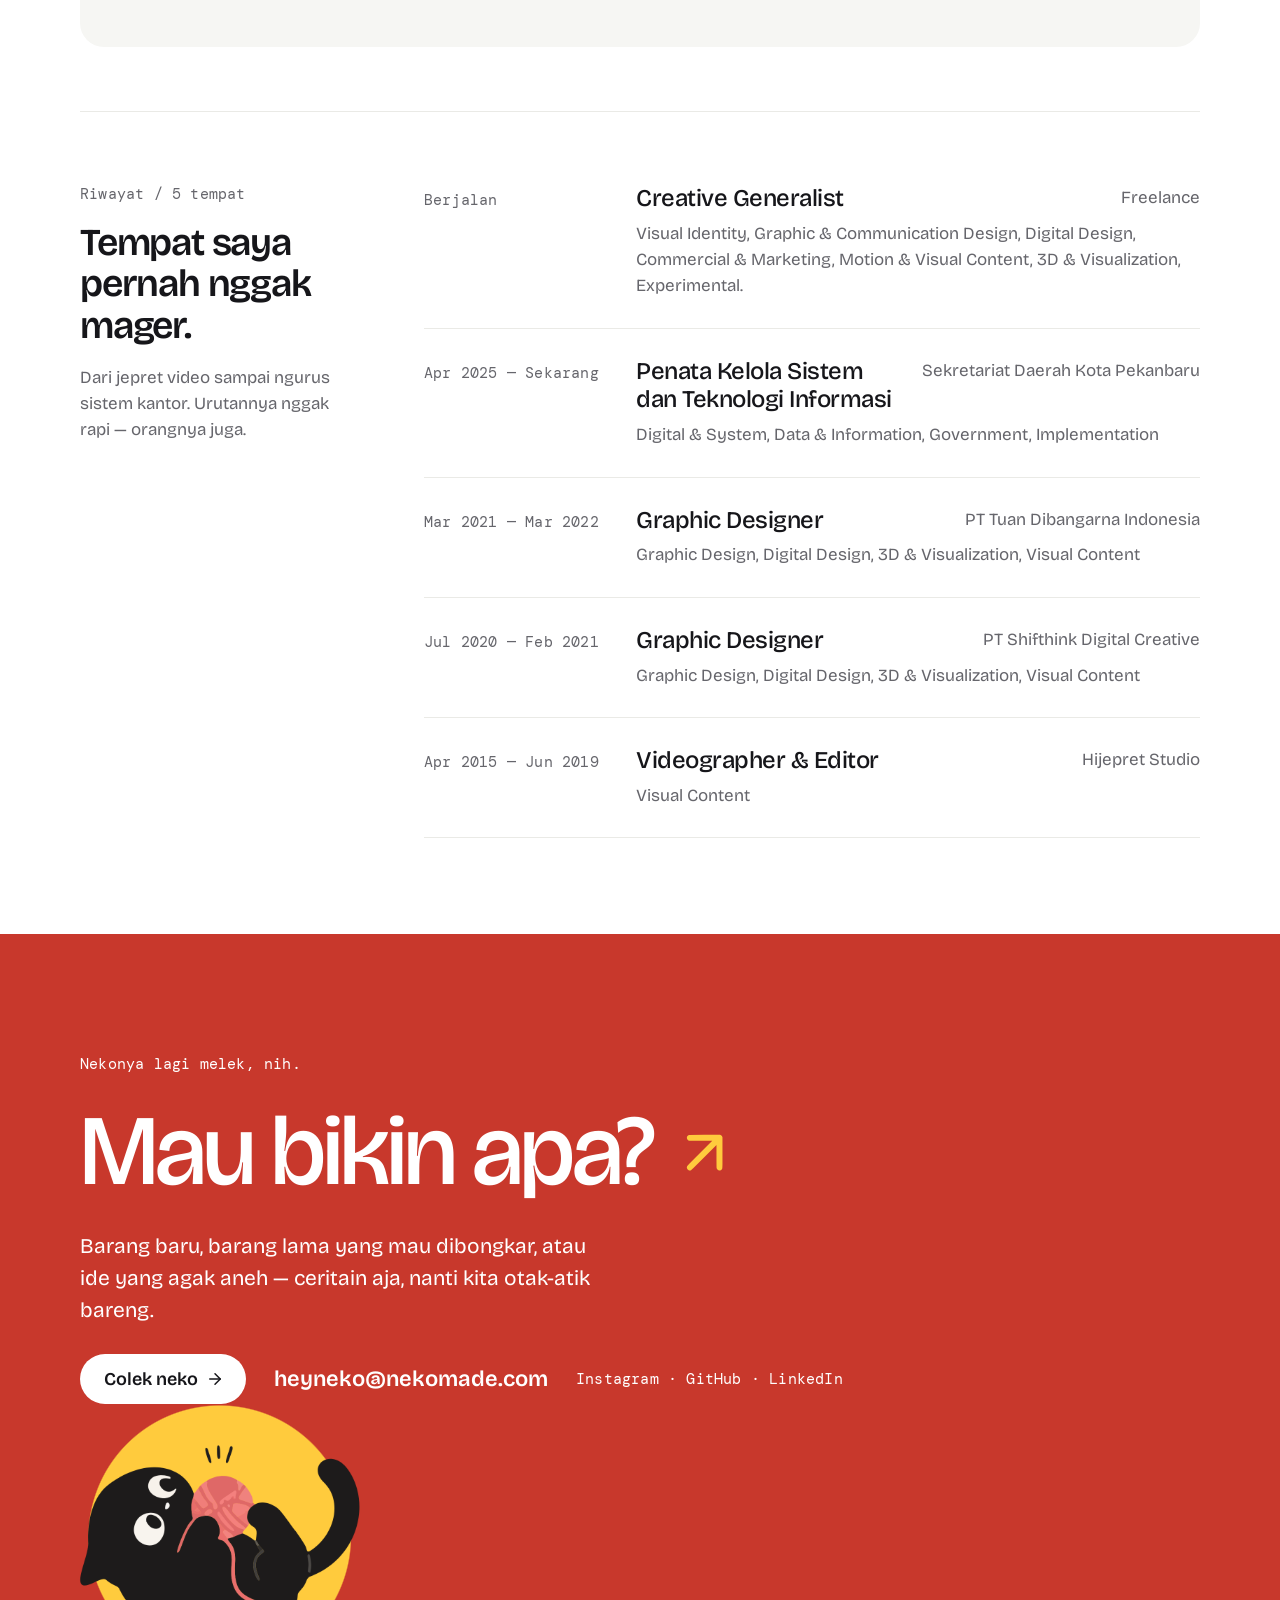
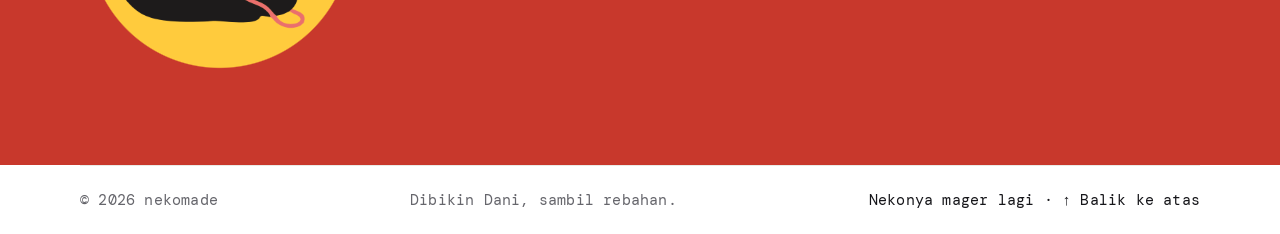
==== commit 5b66fdc7: "chore: use danineko photo on About, tidy root images - About: replace fotodani.jpg with optimized da" ====
--- a/about.html
+++ b/about.html
@@ -90,7 +90,7 @@
           </div>
           <figure class="photo">
             <div class="photo-slot">
-              <img class="photo-slot__img" src="assets/img/fotodani.jpg" alt="Ilustrasi Dani tersenyum, memakai topi kucing hitam dan kacamata hitam" width="879" height="1267" />
+              <img class="photo-slot__img" src="assets/img/danineko.jpg" alt="Ilustrasi Dani tersenyum, memakai topi kucing hitam dan kacamata hitam" width="880" height="1264" />
               <img class="photo__neko" src="assets/img/illustration/neko-duduk-melirik.png" alt="" width="400" height="400" aria-hidden="true" />
             </div>
             <figcaption>Dani dan Neko</figcaption>
--- a/assets/css/styles.css
+++ b/assets/css/styles.css
@@ -497,6 +497,20 @@
   border-radius: 18px;
   outline: 5px solid #fff;
   box-shadow: 0 12px 32px #16161a26;
+}
+
+@media (min-width: 1201px) {
+  .content .obengku__home {
+    width: 640px;
+    height: 400px;
+  }
+
+  .content .obengku__card {
+    left: 330px;
+    top: 190px;
+    width: 200px;
+    height: 265px;
+  }
 }
 
 /* Playin' tiles */
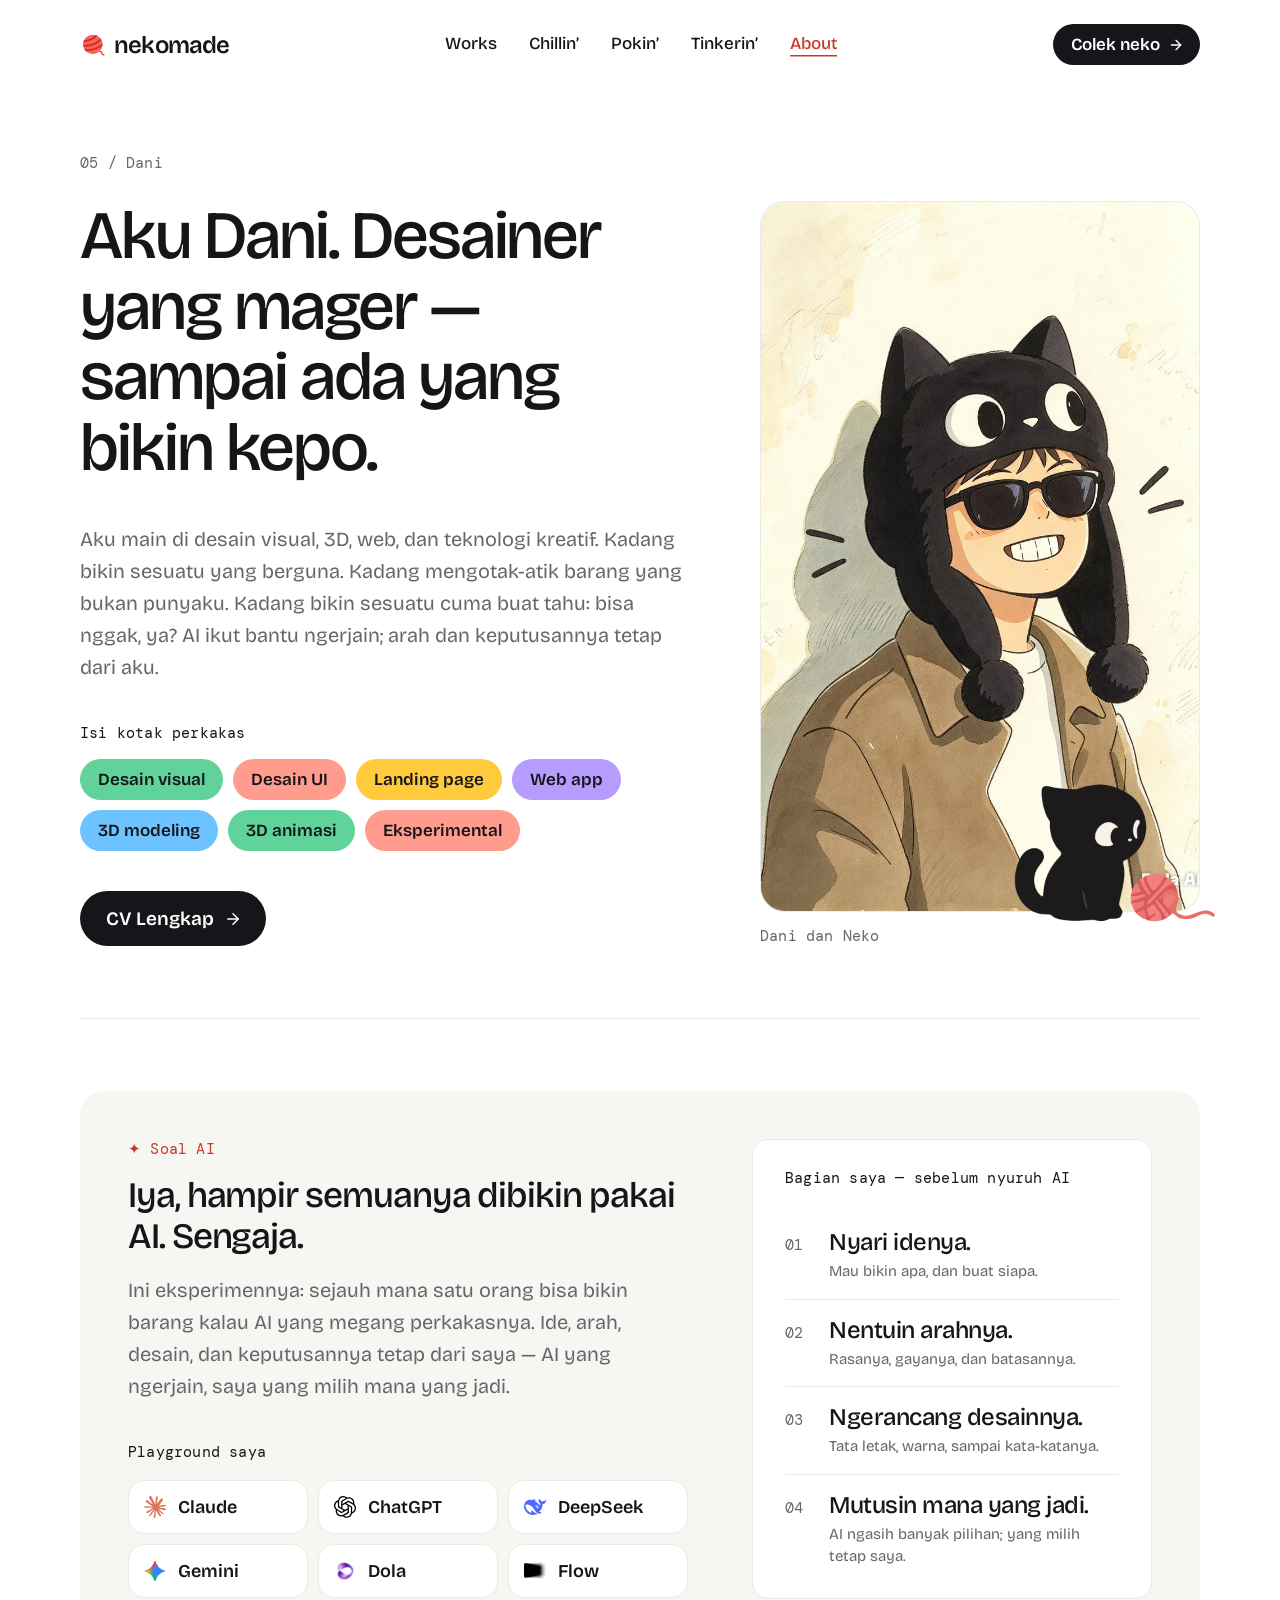
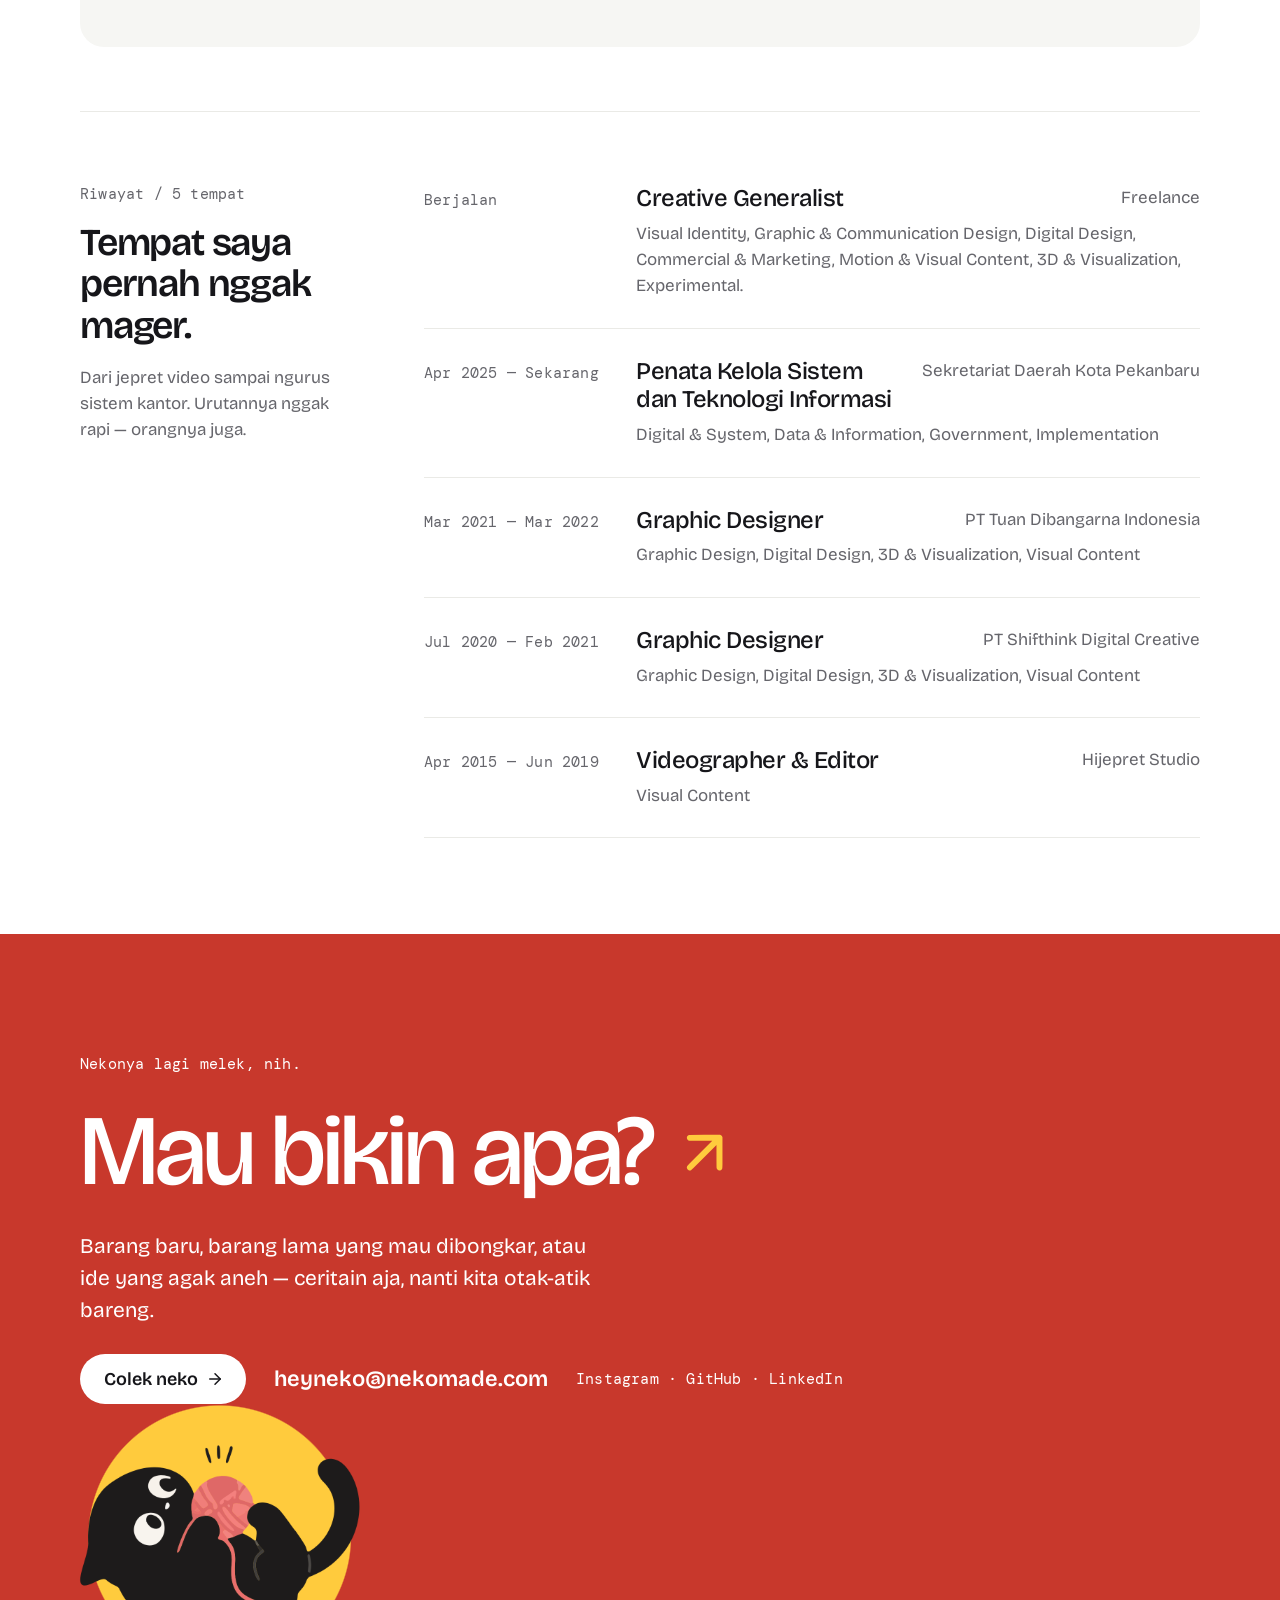
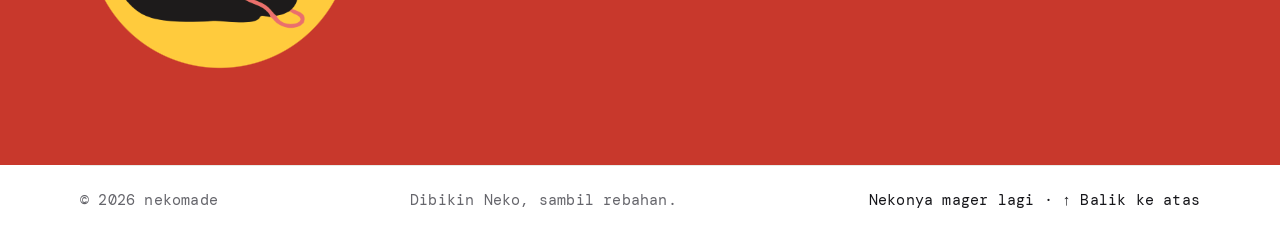
==== commit 1c59d48d: "chore: credit Neko instead of personal name in footer" ====
--- a/about.html
+++ b/about.html
@@ -277,7 +277,7 @@
     <footer class="footer">
       <div class="footer__inner">
         <p>© 2026 nekomade</p>
-        <p>Dibikin Dani, sambil rebahan.</p>
+        <p>Dibikin Neko, sambil rebahan.</p>
         <p class="footer__right">Nekonya mager lagi · <a href="#top">↑ Balik ke atas</a></p>
       </div>
     </footer>
--- a/assets/css/styles.css
+++ b/assets/css/styles.css
@@ -18,6 +18,36 @@
   --serif: Fraunces, Georgia, serif;
 
   --gutter: 80px;
+
+  /* Oversized arrow with soft rounded corners: ink by default, coral on
+     anything clickable. Falls back to the system cursor. */
+  --cursor-default:
+    url("data:image/svg+xml,%3Csvg xmlns='http://www.w3.org/2000/svg' width='32' height='32' viewBox='0 0 32 32'%3E%3Cpath d='M6 4v21.5l5.6-5.2 3.9 8.6 4-1.8-3.8-8.4 7.8-.4z' fill='%2316161a' stroke='%23fff' stroke-width='2.5' stroke-linejoin='round' paint-order='stroke'/%3E%3C/svg%3E")
+      6 4,
+    default;
+  --cursor-pointer:
+    url("data:image/svg+xml,%3Csvg xmlns='http://www.w3.org/2000/svg' width='32' height='32' viewBox='0 0 32 32'%3E%3Cpath d='M6 4v21.5l5.6-5.2 3.9 8.6 4-1.8-3.8-8.4 7.8-.4z' fill='%23ff6b5c' stroke='%2316161a' stroke-width='2.5' stroke-linejoin='round' paint-order='stroke'/%3E%3C/svg%3E")
+      6 4,
+    pointer;
+}
+
+@media (hover: hover) and (pointer: fine) {
+  html {
+    cursor: var(--cursor-default);
+  }
+
+  a,
+  button,
+  label,
+  summary,
+  [role="button"] {
+    cursor: var(--cursor-pointer);
+  }
+
+  input:not([type="checkbox"], [type="radio"]),
+  textarea {
+    cursor: text;
+  }
 }
 
 *,
@@ -456,6 +486,183 @@
   width: 1056px;
   height: 594px;
 }
+
+/* Sopku panel: browser window + floating document */
+
+.panel--sopku .panel__copy {
+  width: 320px;
+}
+
+.panel__actions {
+  display: flex;
+  flex-wrap: wrap;
+  align-items: center;
+  gap: 14px 20px;
+}
+
+.panel__btn {
+  display: inline-flex;
+  align-items: center;
+  gap: 8px;
+  padding: 10px 16px 10px 18px;
+  border-radius: 999px;
+  background: var(--ink);
+  color: var(--bg);
+  font-size: 16px;
+  font-weight: 600;
+  transition:
+    transform 0.25s var(--ease-out),
+    background 0.25s ease;
+}
+
+.panel__btn:hover {
+  background: var(--coral-text);
+  transform: translateY(-2px);
+}
+
+.panel__btn svg {
+  width: 16px;
+  height: 16px;
+  fill: none;
+  stroke: currentColor;
+  stroke-width: 2.2;
+  stroke-linecap: round;
+  stroke-linejoin: round;
+}
+
+.panel--sopku .panel__link {
+  font-size: 16px;
+}
+
+.panel__visual--sopku {
+  transform-origin: 0 0;
+  transform: scale(var(--sopku-scale, 1));
+  --win-x: 16px;
+  --win-y: 64px;
+  --win-w: 500px;
+  --win-h: 316px;
+  --doc-x: 228px;
+  --doc-y: 296px;
+  --doc-w: 280px;
+  --doc-h: 182px;
+  --doc-img-x: -118px;
+  --doc-img-y: -14px;
+  --doc-img-w: 412px;
+  --doc-img-h: 237px;
+}
+
+.panel__visual--sopku-rack {
+  --win-x: 48px;
+  --win-y: 40px;
+  --win-w: 760px;
+  --win-h: 465px;
+  --doc-x: 470px;
+  --doc-y: 282px;
+  --doc-w: 380px;
+  --doc-h: 247px;
+  --doc-img-x: -160px;
+  --doc-img-y: -18px;
+  --doc-img-w: 559px;
+  --doc-img-h: 322px;
+}
+
+.sopku-win {
+  position: absolute;
+  top: var(--win-y);
+  left: var(--win-x);
+  width: var(--win-w);
+  height: var(--win-h);
+  overflow: hidden;
+  border: 1px solid #0000001f;
+  border-radius: 14px;
+  background: #fff;
+}
+
+.sopku-win__bar {
+  display: flex;
+  align-items: center;
+  gap: 8px;
+  height: 30px;
+  padding: 0 14px;
+  border-bottom: 1px solid #0000001a;
+  background: #f6f6f8;
+}
+
+.sopku-win__bar i {
+  display: block;
+  width: 12px;
+  height: 12px;
+  border-radius: 50%;
+}
+
+.panel__visual--sopku .sopku-win img {
+  top: 30px;
+  left: 0;
+  width: var(--win-w);
+  height: calc(var(--win-h) - 30px);
+}
+
+.sopku-doc {
+  position: absolute;
+  top: var(--doc-y);
+  left: var(--doc-x);
+  width: var(--doc-w);
+  height: var(--doc-h);
+  overflow: hidden;
+  border: 1px solid #0000001a;
+  border-radius: 6px;
+  background: #fff;
+}
+
+.panel__visual--sopku .sopku-doc img {
+  top: var(--doc-img-y);
+  left: var(--doc-img-x);
+  width: var(--doc-img-w);
+  height: var(--doc-img-h);
+}
+
+@media (max-width: 1100px) {
+  .panel__visual--sopku {
+    --sopku-scale: 0.72;
+  }
+
+  .panel__visual--sopku-rack {
+    --sopku-scale: 0.55;
+  }
+}
+
+@media (max-width: 960px) {
+  .panel__visual--sopku-rack {
+    --sopku-scale: 0.46;
+  }
+}
+
+@media (max-width: 860px) {
+  .panel__visual--sopku {
+    --sopku-scale: 0.72;
+  }
+
+  .panel__visual--sopku-rack {
+    --sopku-scale: 0.6;
+  }
+}
+
+@media (max-width: 700px) {
+  .panel__visual--sopku-rack {
+    --sopku-scale: 0.5;
+  }
+}
+
+@media (max-width: 560px) {
+  .panel__visual--sopku {
+    --sopku-scale: 0.56;
+  }
+
+  .panel__visual--sopku-rack {
+    --sopku-scale: 0.42;
+  }
+}
+
 
 .mamakana__channel {
   top: 60px;
@@ -1736,7 +1943,7 @@
   font: inherit;
   font-size: 19px;
   font-weight: 600;
-  cursor: pointer;
+  cursor: var(--cursor-pointer);
 }
 
 .print-button:hover {
@@ -2318,7 +2525,7 @@
 
 .choice {
   position: relative;
-  cursor: pointer;
+  cursor: var(--cursor-pointer);
 }
 
 .choice input {
@@ -2363,7 +2570,7 @@
   font: inherit;
   font-size: 18px;
   font-weight: 600;
-  cursor: pointer;
+  cursor: var(--cursor-pointer);
 }
 
 .colek-form__submit:hover {
@@ -4740,3 +4947,677 @@
 .mini__list .ctag {
   align-self: flex-start;
 }
+
+/* Sopku story: 3-step mock, feature row, Inter wordmark */
+
+.design-card__wordmark--inter {
+  font-family: "Inter", sans-serif;
+  letter-spacing: -2px;
+}
+
+.sk-panel {
+  display: grid;
+  grid-template-columns: repeat(3, minmax(0, 1fr));
+  gap: 24px;
+  padding: 40px;
+  border-radius: 24px;
+  background: var(--surface);
+}
+
+.sk-step {
+  display: flex;
+  flex-direction: column;
+  gap: 28px;
+  min-width: 0;
+}
+
+.sk-mock {
+  display: flex;
+  flex-direction: column;
+  gap: 8px;
+  height: 236px;
+}
+
+.sk-mock__head {
+  display: flex;
+  align-items: center;
+  justify-content: space-between;
+  gap: 8px;
+  min-height: 18px;
+}
+
+.sk-mock__heading {
+  display: flex;
+  align-items: baseline;
+  gap: 8px;
+  min-width: 0;
+}
+
+.sk-mock__title {
+  color: #1d1d1f;
+  font-size: 15px;
+  font-weight: 600;
+  letter-spacing: -0.2px;
+  white-space: nowrap;
+}
+
+.sk-mock__hint {
+  overflow: hidden;
+  color: #86868b;
+  font-size: 12px;
+  text-overflow: ellipsis;
+  white-space: nowrap;
+}
+
+.sk-mock__action {
+  display: inline-flex;
+  flex: none;
+  align-items: center;
+  gap: 5px;
+  color: #0071e3;
+  font-size: 12px;
+  font-weight: 500;
+  white-space: nowrap;
+}
+
+.sk-mock__action svg {
+  width: 13px;
+  height: 13px;
+  fill: none;
+  stroke: currentColor;
+  stroke-width: 2;
+  stroke-linecap: round;
+  stroke-linejoin: round;
+}
+
+.sk-card {
+  overflow: hidden;
+  border-radius: 12px;
+  background: #fff;
+}
+
+.sk-line {
+  display: flex;
+  align-items: center;
+  gap: 10px;
+  min-height: 44px;
+  padding: 0 14px;
+  border-top: 1px solid #e5e5ea;
+  color: #1d1d1f;
+  font-size: 14px;
+  line-height: 1.3;
+}
+
+.sk-card > .sk-line:first-child {
+  border-top: 0;
+}
+
+.sk-line--sm {
+  min-height: 41px;
+}
+
+.sk-line--step {
+  min-height: 57px;
+}
+
+.sk-line--add {
+  min-height: 46px;
+  color: #aeaeb2;
+}
+
+.sk-line__no {
+  flex: none;
+  width: 18px;
+  color: #86868b;
+  font-family: var(--mono);
+  font-size: 12px;
+  font-weight: 500;
+}
+
+.sk-line__name {
+  flex: 1;
+  min-width: 0;
+  overflow: hidden;
+  text-overflow: ellipsis;
+  white-space: nowrap;
+}
+
+.sk-grip,
+.sk-chevron {
+  flex: none;
+  width: 14px;
+  height: 14px;
+  fill: none;
+  stroke: #c7c7cc;
+  stroke-width: 2;
+  stroke-linecap: round;
+  stroke-linejoin: round;
+}
+
+.sk-grip circle {
+  fill: #c7c7cc;
+  stroke: none;
+}
+
+.sk-line__ph {
+  flex: 1;
+  min-width: 0;
+  overflow: hidden;
+  text-overflow: ellipsis;
+  white-space: nowrap;
+}
+
+.sk-add {
+  display: grid;
+  flex: none;
+  place-items: center;
+  width: 22px;
+  height: 22px;
+  border-radius: 6px;
+  background: #0071e3;
+  color: #fff;
+}
+
+.sk-add svg {
+  width: 13px;
+  height: 13px;
+  fill: none;
+  stroke: currentColor;
+  stroke-width: 2.4;
+  stroke-linecap: round;
+}
+
+.sk-line__step {
+  display: flex;
+  flex: 1;
+  flex-direction: column;
+  gap: 3px;
+  min-width: 0;
+}
+
+.sk-line__step strong {
+  overflow: hidden;
+  color: #1d1d1f;
+  font-size: 14px;
+  font-weight: 500;
+  text-overflow: ellipsis;
+  white-space: nowrap;
+}
+
+.sk-line__meta {
+  display: flex;
+  gap: 6px;
+  min-width: 0;
+  font-size: 11px;
+}
+
+.sk-line__meta em {
+  overflow: hidden;
+  color: #0071e3;
+  font-style: normal;
+  font-weight: 500;
+  text-overflow: ellipsis;
+  white-space: nowrap;
+}
+
+.sk-line__meta i {
+  flex: none;
+  color: #86868b;
+  font-style: normal;
+  white-space: nowrap;
+}
+
+.sk-saved {
+  display: flex;
+  align-items: center;
+  gap: 5px;
+  min-height: 23px;
+  color: #86868b;
+  font-size: 12px;
+}
+
+.sk-saved svg {
+  width: 13px;
+  height: 13px;
+  fill: none;
+  stroke: #28c840;
+  stroke-width: 2;
+  stroke-linecap: round;
+  stroke-linejoin: round;
+}
+
+.sk-step__text {
+  display: flex;
+  flex-direction: column;
+  gap: 10px;
+  padding: 22px 4px 0;
+}
+
+.sk-step__no {
+  color: #0071e3;
+  font-family: var(--mono);
+  font-size: 13px;
+}
+
+.sk-step__text h3 {
+  color: #1d1d1f;
+  font-size: 28px;
+  font-weight: 600;
+  line-height: 1.1;
+  letter-spacing: -0.8px;
+}
+
+.sk-step__text p {
+  color: var(--gray);
+  font-size: 16px;
+  line-height: 1.5;
+}
+
+.sk-features {
+  display: grid;
+  grid-template-columns: repeat(3, minmax(0, 1fr));
+  gap: 20px;
+}
+
+.sk-feat {
+  display: flex;
+  flex-direction: column;
+  min-width: 0;
+  padding: 36px 32px 40px;
+  border-radius: 22px;
+  background: var(--surface);
+}
+
+.sk-feat__icon {
+  width: 30px;
+  height: 30px;
+  margin-bottom: 26px;
+  color: #0071e3;
+}
+
+.sk-feat__icon svg {
+  width: 30px;
+  height: 30px;
+  fill: none;
+  stroke: currentColor;
+  stroke-width: 2;
+  stroke-linecap: round;
+  stroke-linejoin: round;
+}
+
+.sk-feat h3 {
+  margin-bottom: 14px;
+  color: #1d1d1f;
+  font-size: 28px;
+  font-weight: 600;
+  line-height: 1.1;
+  letter-spacing: -0.8px;
+}
+
+.sk-feat p {
+  color: var(--gray);
+  font-size: 16px;
+  line-height: 1.5;
+}
+
+@media (max-width: 1100px) {
+  .sk-panel,
+  .sk-features {
+    grid-template-columns: repeat(2, minmax(0, 1fr));
+  }
+}
+
+@media (max-width: 860px) {
+  .sk-panel {
+    grid-template-columns: minmax(0, 1fr);
+    gap: 32px;
+    padding: 28px;
+  }
+
+  .sk-mock {
+    height: auto;
+  }
+
+  .sk-step__text {
+    padding-top: 0;
+  }
+
+  .sk-features {
+    grid-template-columns: minmax(0, 1fr);
+  }
+}
+
+@media (max-width: 560px) {
+  .sk-step__text h3,
+  .sk-feat h3 {
+    font-size: 24px;
+  }
+
+  .sk-feat {
+    padding: 28px 24px;
+  }
+}
+
+/* Mama Kana — block tambahan mengikuti nekomade.pen */
+
+.mk-angka,
+.mk-block {
+  display: flex;
+  flex-direction: column;
+  gap: 40px;
+  padding: 72px 0;
+  border-top: 1px solid var(--line);
+}
+
+.mk-angka__lead {
+  max-width: 1000px;
+  font-size: 56px;
+  font-weight: 500;
+  line-height: 1.05;
+  letter-spacing: -1.7px;
+}
+
+.mk-stats {
+  display: grid;
+  grid-template-columns: repeat(4, 1fr);
+  gap: 20px;
+  margin: 0;
+  padding: 0;
+  list-style: none;
+}
+
+.mk-stat {
+  display: flex;
+  flex-direction: column;
+  justify-content: space-between;
+  gap: 12px;
+  height: 220px;
+  padding: 26px 28px 30px;
+  border-radius: 24px;
+  background: var(--stat-bg);
+}
+
+.mk-stat__no {
+  font-size: 88px;
+  font-weight: 500;
+  line-height: 1;
+  letter-spacing: -3px;
+}
+
+.mk-stat__label {
+  font-size: 18px;
+  font-weight: 500;
+  line-height: 1.35;
+}
+
+.mk-block .rail {
+  width: auto;
+}
+
+.mk-block .rail__title {
+  display: block;
+  line-height: 1.1;
+}
+
+.mk-timeline {
+  display: flex;
+  gap: 4px;
+  margin: 0;
+  padding: 0;
+  list-style: none;
+}
+
+.mk-seg {
+  display: flex;
+  flex: var(--d) 1 0;
+  flex-direction: column;
+  gap: 12px;
+  min-width: 0;
+}
+
+.mk-seg__bar {
+  height: 10px;
+  border-radius: 5px;
+  background: var(--seg);
+}
+
+.mk-seg:first-child .mk-seg__bar {
+  border-radius: 5px 0 0 5px;
+}
+
+.mk-seg:last-child .mk-seg__bar {
+  border-radius: 0 5px 5px 0;
+}
+
+.mk-seg__name {
+  font-size: 15px;
+  font-weight: 600;
+}
+
+.mk-seg__time {
+  color: var(--gray);
+  font-family: var(--mono);
+  font-size: 13px;
+  letter-spacing: 0.2px;
+  white-space: nowrap;
+}
+
+.mk-timeline__note {
+  max-width: 760px;
+  color: var(--gray);
+  font-size: 20px;
+  line-height: 1.5;
+}
+
+.mk-seri {
+  display: grid;
+  grid-template-columns: repeat(5, 1fr);
+  gap: 20px;
+  margin: 0;
+  padding: 0;
+  list-style: none;
+}
+
+.mk-seri__item {
+  display: flex;
+  flex-direction: column;
+  gap: 26px;
+  height: 220px;
+  padding: 26px 24px 28px;
+  border-radius: 24px;
+  background: #fff9e8;
+}
+
+.mk-seri__icon {
+  display: grid;
+  flex: none;
+  place-items: center;
+  width: 52px;
+  height: 52px;
+  border-radius: 16px;
+  background: var(--icon-bg);
+}
+
+.mk-seri__icon svg {
+  width: 26px;
+  height: 26px;
+  fill: none;
+  stroke: currentColor;
+  stroke-width: 2;
+  stroke-linecap: round;
+  stroke-linejoin: round;
+}
+
+.mk-seri__text h3 {
+  font-size: 21px;
+  font-weight: 600;
+  line-height: 1.2;
+  letter-spacing: -0.3px;
+}
+
+.mk-seri__text p {
+  margin-top: 8px;
+  color: var(--gray);
+  font-size: 15px;
+  line-height: 1.45;
+}
+
+@media (max-width: 1200px) {
+  .mk-angka__lead {
+    font-size: 44px;
+  }
+
+  .mk-stats {
+    grid-template-columns: repeat(2, 1fr);
+  }
+
+  .mk-stat__no {
+    font-size: 72px;
+  }
+
+  .mk-seri {
+    grid-template-columns: repeat(3, 1fr);
+  }
+}
+
+@media (max-width: 860px) {
+  .mk-angka__lead {
+    font-size: 34px;
+  }
+
+  .mk-seri {
+    grid-template-columns: repeat(2, 1fr);
+  }
+}
+
+@media (max-width: 1000px) {
+  .mk-timeline {
+    flex-direction: column;
+    gap: 16px;
+  }
+
+  .mk-seg {
+    flex: none;
+  }
+
+  .mk-timeline .mk-seg__bar {
+    border-radius: 5px;
+  }
+}
+
+@media (max-width: 700px) {
+  .mk-angka,
+  .mk-block {
+    padding: 56px 0;
+    gap: 32px;
+  }
+
+  .mk-timeline__note {
+    font-size: 18px;
+  }
+}
+
+@media (max-width: 560px) {
+  .mk-angka__lead {
+    font-size: 28px;
+  }
+
+  .mk-stats,
+  .mk-seri {
+    grid-template-columns: 1fr;
+  }
+
+  .mk-stat {
+    height: auto;
+    min-height: 168px;
+  }
+
+  .mk-stat__no {
+    font-size: 64px;
+  }
+
+  .mk-seri__item {
+    height: auto;
+  }
+}
+
+/* Truescale story */
+
+.story-hero--truescale .story-hero__panel {
+  max-height: 640px;
+  padding: 56px 80px 0;
+  background: #f3f0e9;
+}
+
+.story-hero--truescale .story-hero__panel img {
+  max-width: none;
+  border: 1px solid #e2dccf;
+  border-bottom: 0;
+  border-radius: 14px 14px 0 0;
+}
+
+@media (max-width: 860px) {
+  .story-hero--truescale .story-hero__panel {
+    padding: 32px 32px 0;
+  }
+}
+
+/* Truescale rack panel: browser window + phone */
+
+.panel__visual--truescale {
+  --win-x: 40px;
+  --win-y: 43px;
+  --win-w: 680px;
+  --win-h: 474px;
+}
+
+.panel__visual--truescale .sopku-win img {
+  object-fit: cover;
+  object-position: left top;
+}
+
+.ts-phone {
+  position: absolute;
+  top: 96px;
+  left: 636px;
+  width: 196px;
+  height: 425px;
+  overflow: hidden;
+  border: 6px solid #1e1c19;
+  border-radius: 28px;
+  background: #fff;
+}
+
+.panel__visual--truescale .ts-phone img {
+  inset: 0;
+  width: 100%;
+  height: 100%;
+  object-fit: cover;
+}
+
+.story-cta {
+  display: flex;
+  flex-wrap: wrap;
+  align-items: center;
+  gap: 16px 24px;
+  max-width: 1440px;
+  margin: 0 auto;
+  padding: 32px var(--gutter) 64px;
+}
+
+.story-cta .panel__btn {
+  padding: 14px 22px 14px 24px;
+  font-size: 18px;
+}
+
+.story-cta .panel__btn svg {
+  width: 18px;
+  height: 18px;
+}
+
+.story-cta__note {
+  color: var(--gray);
+  font-family: var(--mono);
+  font-size: 15px;
+  letter-spacing: 0.2px;
+}
--- a/assets/css/motion.css
+++ b/assets/css/motion.css
@@ -50,7 +50,7 @@
   }
 }
 
-/* Scroll thread + yarn cursor */
+/* Scroll thread */
 
 .scroll-thread {
   position: fixed;
@@ -63,46 +63,6 @@
   transform: scaleX(var(--progress, 0));
   transform-origin: left;
   pointer-events: none;
-}
-
-.yarn-canvas {
-  position: fixed;
-  z-index: 998;
-  inset: 0;
-  width: 100%;
-  height: 100%;
-  pointer-events: none;
-}
-
-.yarn-ball {
-  position: fixed;
-  z-index: 999;
-  top: -13px;
-  left: -13px;
-  width: 26px;
-  height: 26px;
-  opacity: 0;
-  pointer-events: none;
-  transition: opacity 0.3s ease;
-}
-
-.yarn-ball.is-on {
-  opacity: 1;
-}
-
-.yarn-ball svg {
-  width: 100%;
-  height: 100%;
-  overflow: visible;
-  transition: scale 0.5s var(--spring);
-}
-
-.yarn-ball.is-hover svg {
-  scale: 1.5;
-}
-
-.yarn-ball.is-down svg {
-  scale: 0.75;
 }
 
 /* Scroll reveals */
@@ -551,9 +511,7 @@
 }
 
 @media print {
-  .scroll-thread,
-  .yarn-canvas,
-  .yarn-ball {
+  .scroll-thread {
     display: none;
   }
 
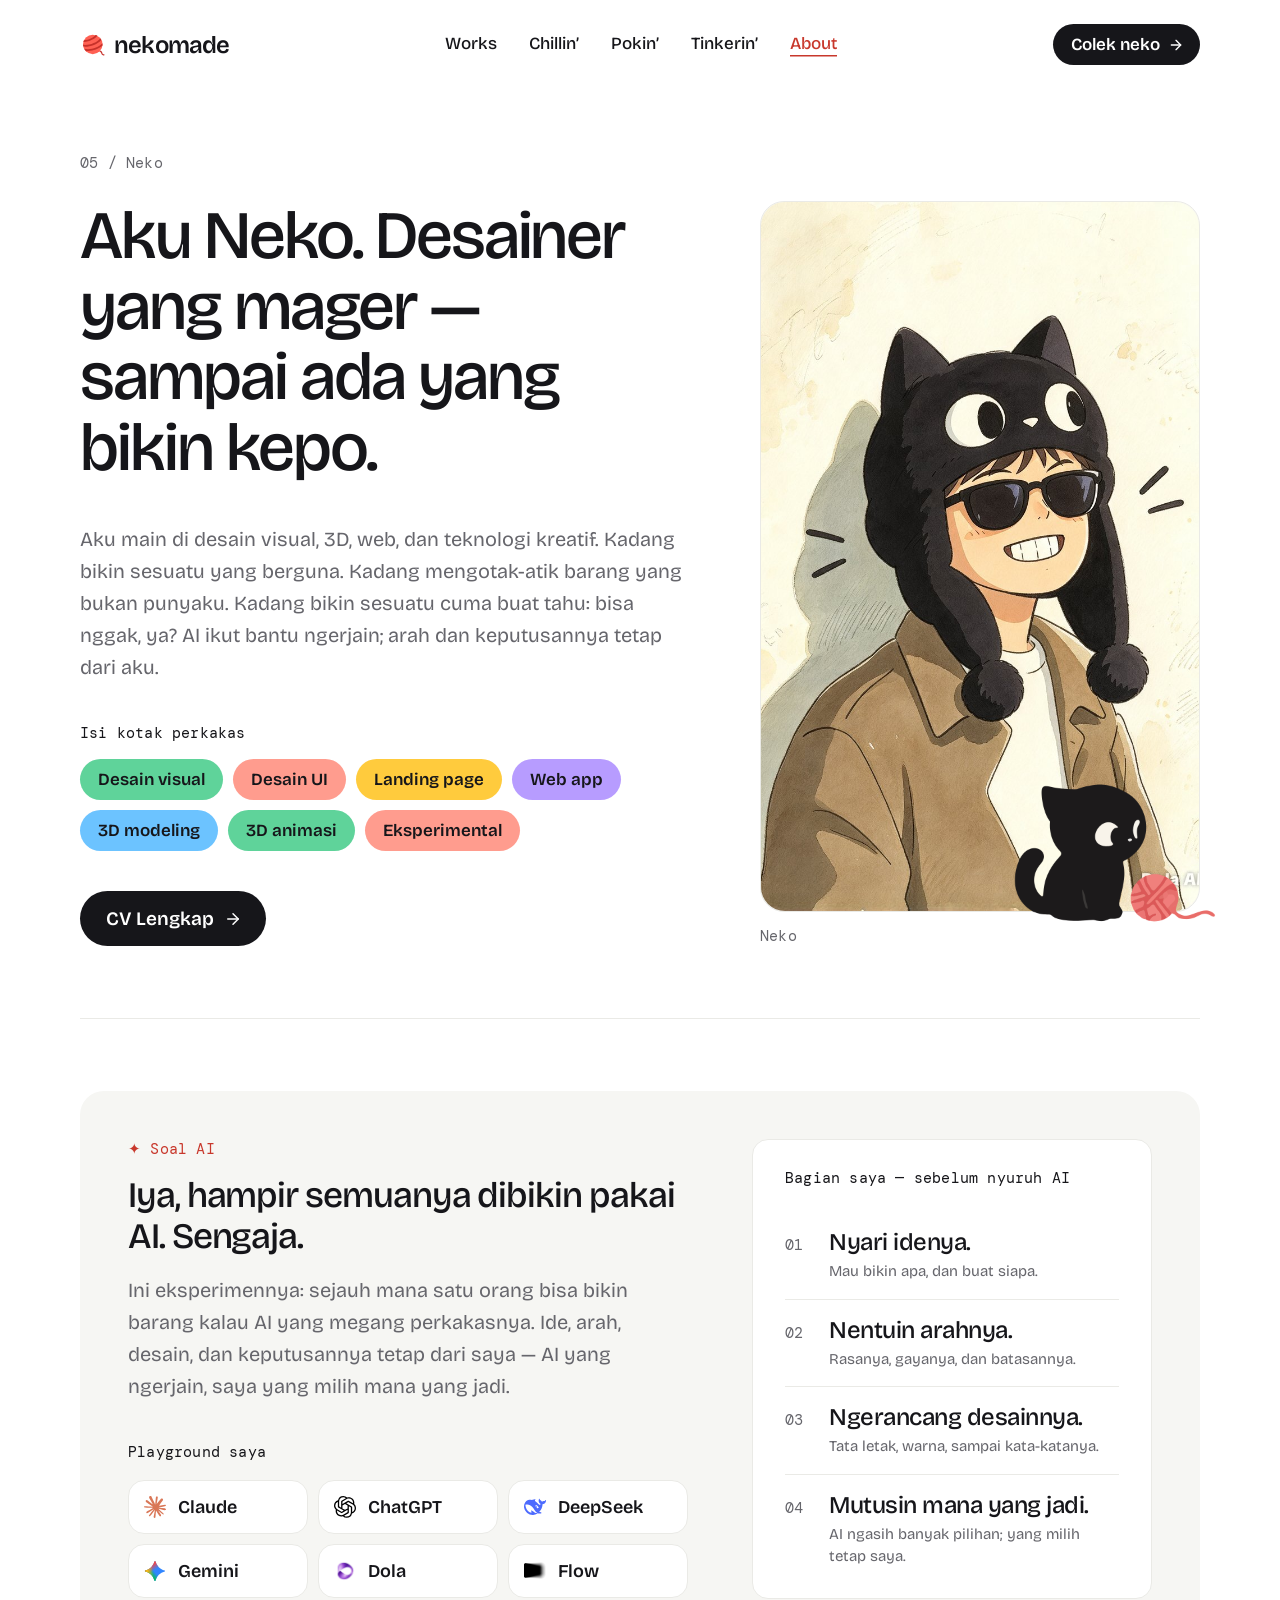
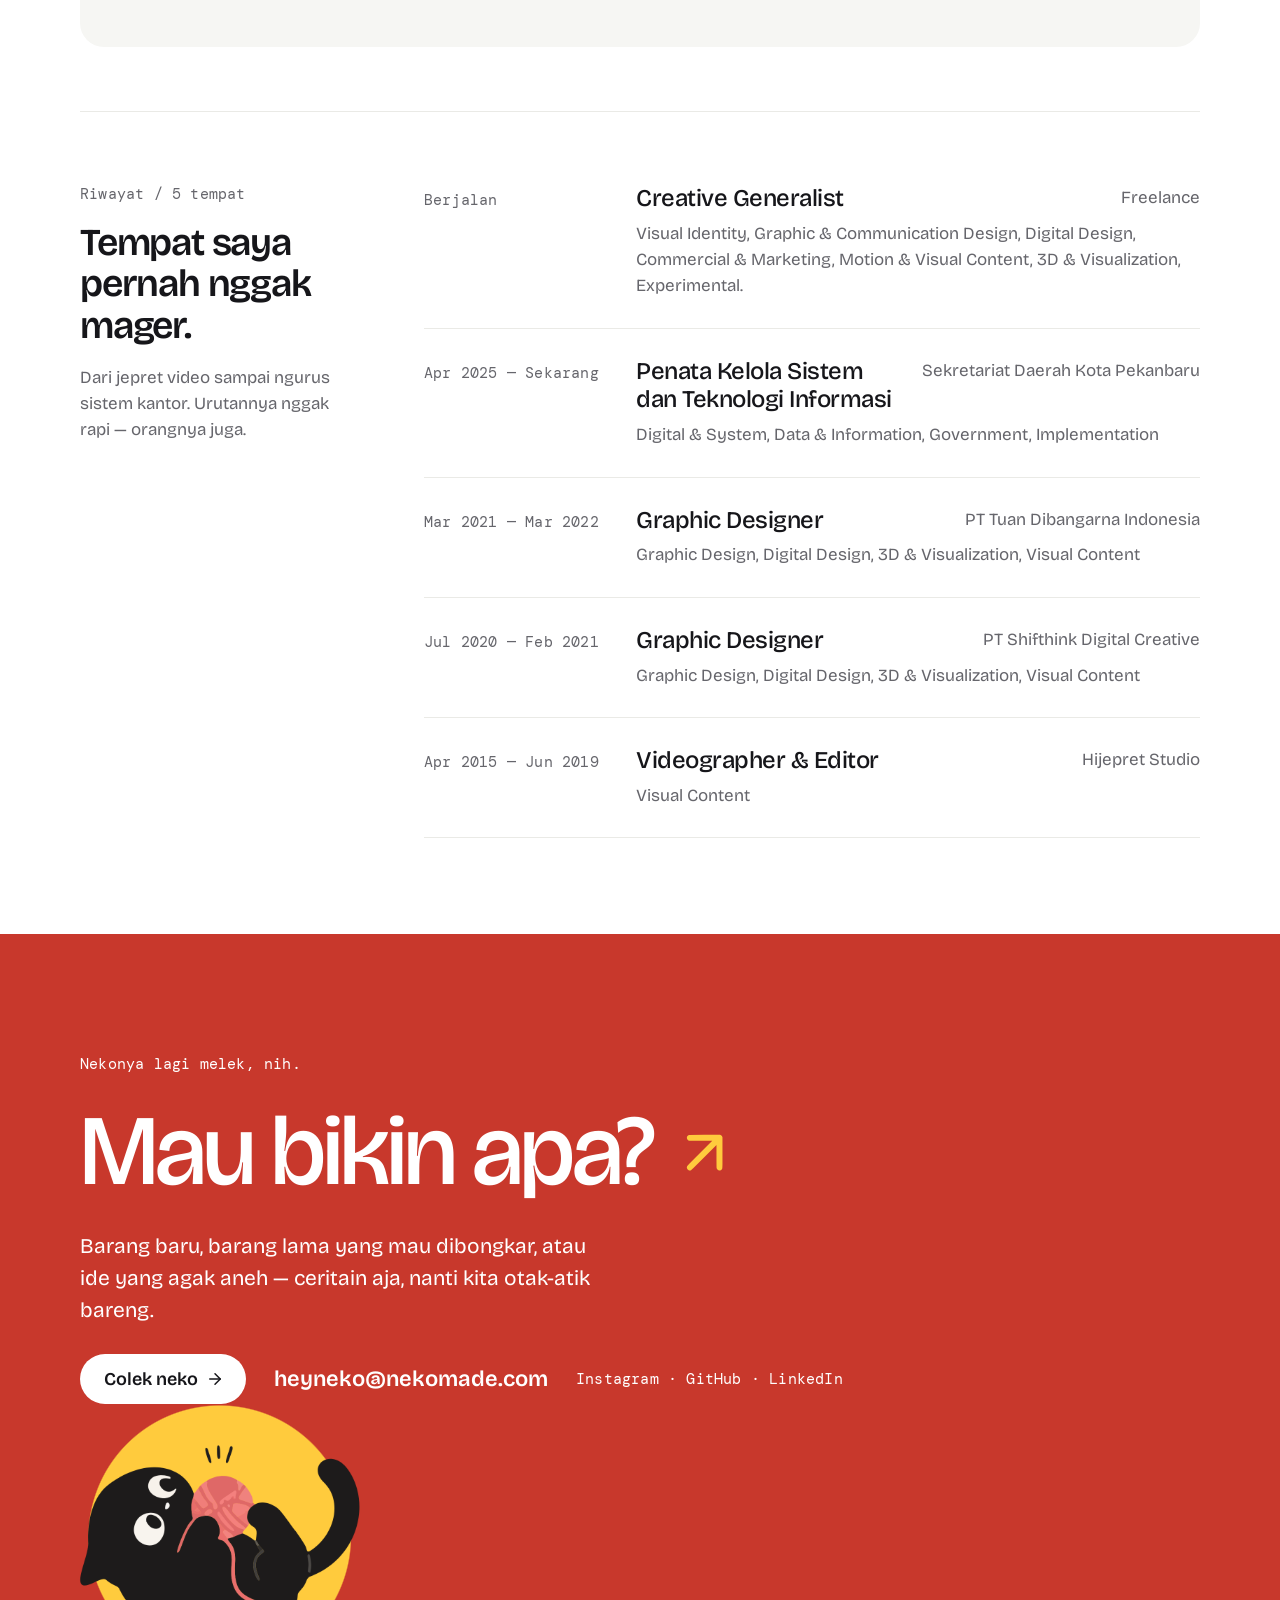
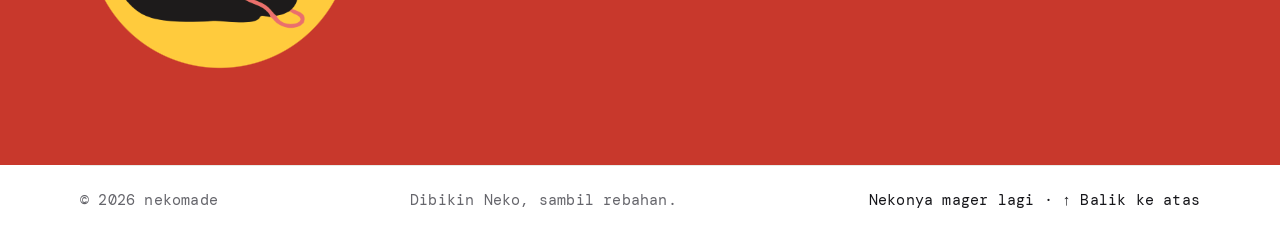
==== commit 0d7c6b7b: "chore: replace personal name with Neko across pages, rename photo to neko.jpg" ====
--- a/about.html
+++ b/about.html
@@ -6,7 +6,7 @@
     <title>Tentang — nekomade</title>
     <meta
       name="description"
-      content="Aku Dani. Desainer yang mager — sampai ada yang bikin kepo."
+      content="Aku Neko. Desainer yang mager — sampai ada yang bikin kepo."
     />
     <link rel="preconnect" href="https://fonts.googleapis.com" />
     <link rel="preconnect" href="https://fonts.gstatic.com" crossorigin />
@@ -61,10 +61,10 @@
 
     <main>
       <section class="page-head page-head--about">
-        <p class="head-no">05 / Dani</p>
+        <p class="head-no">05 / Neko</p>
         <div class="about-intro">
           <div class="about-intro__copy">
-            <h1 class="about__lead about__lead--xl">Aku Dani. Desainer yang mager — sampai ada yang bikin kepo.</h1>
+            <h1 class="about__lead about__lead--xl">Aku Neko. Desainer yang mager — sampai ada yang bikin kepo.</h1>
             <p class="about__text">
               Aku main di desain visual, 3D, web, dan teknologi kreatif. Kadang bikin sesuatu yang
               berguna. Kadang mengotak-atik barang yang bukan punyaku. Kadang bikin sesuatu cuma
@@ -90,10 +90,10 @@
           </div>
           <figure class="photo">
             <div class="photo-slot">
-              <img class="photo-slot__img" src="assets/img/danineko.jpg" alt="Ilustrasi Dani tersenyum, memakai topi kucing hitam dan kacamata hitam" width="880" height="1264" />
+              <img class="photo-slot__img" src="assets/img/neko.jpg" alt="Ilustrasi Neko tersenyum, memakai topi kucing hitam dan kacamata hitam" width="880" height="1264" />
               <img class="photo__neko" src="assets/img/illustration/neko-duduk-melirik.png" alt="" width="400" height="400" aria-hidden="true" />
             </div>
-            <figcaption>Dani dan Neko</figcaption>
+            <figcaption>Neko</figcaption>
           </figure>
         </div>
       </section>
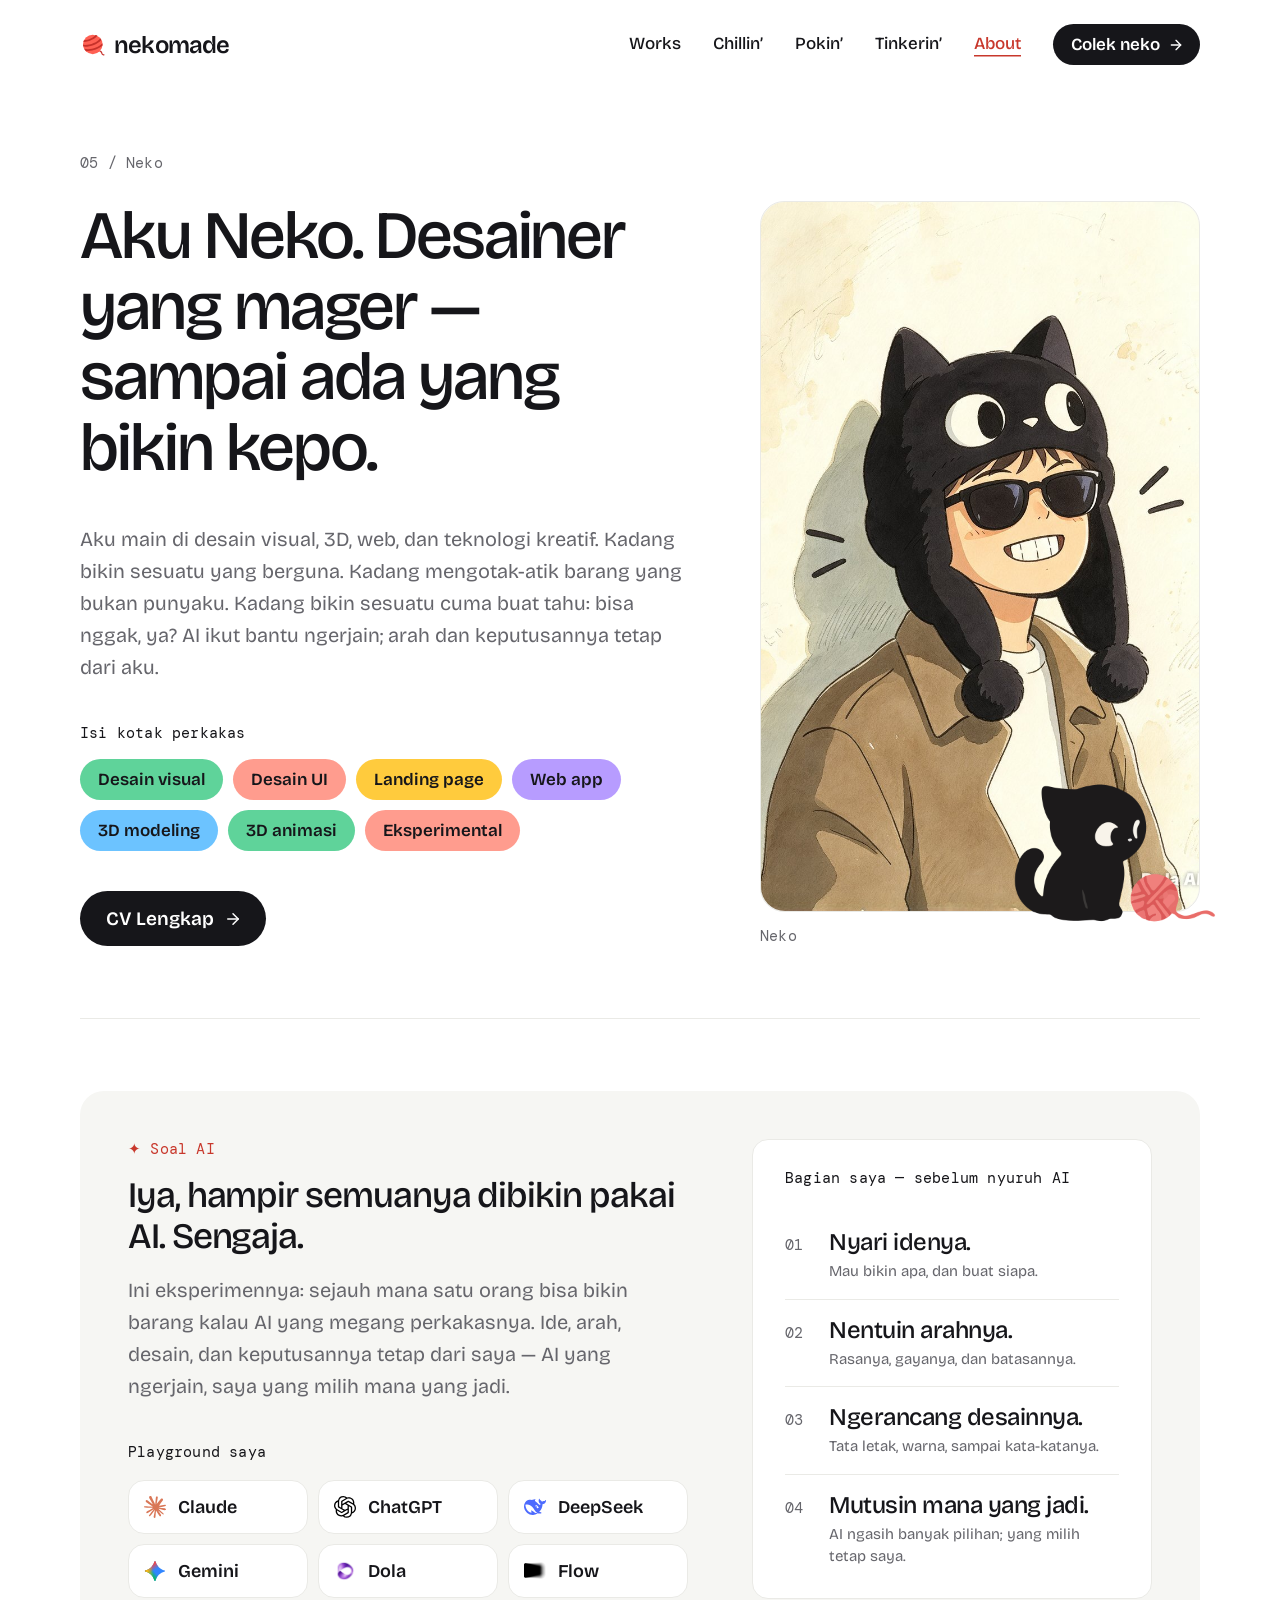
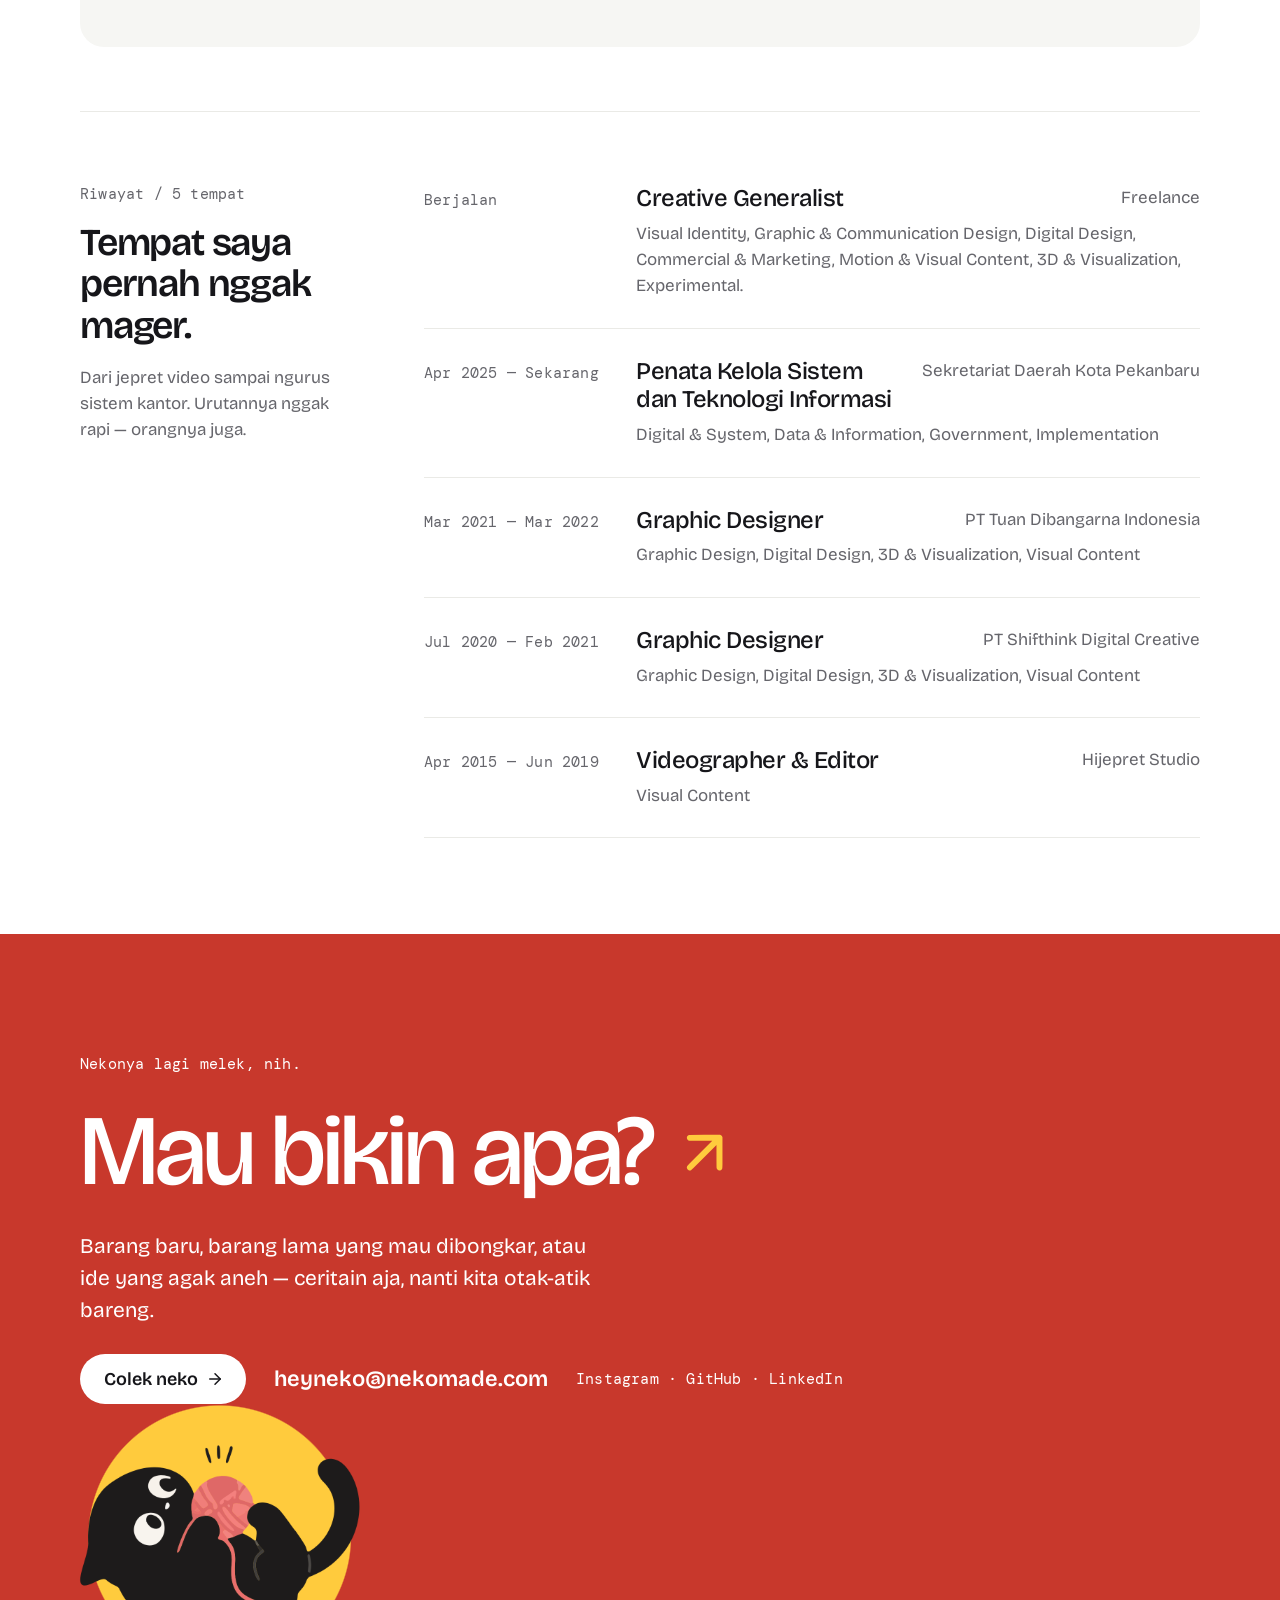
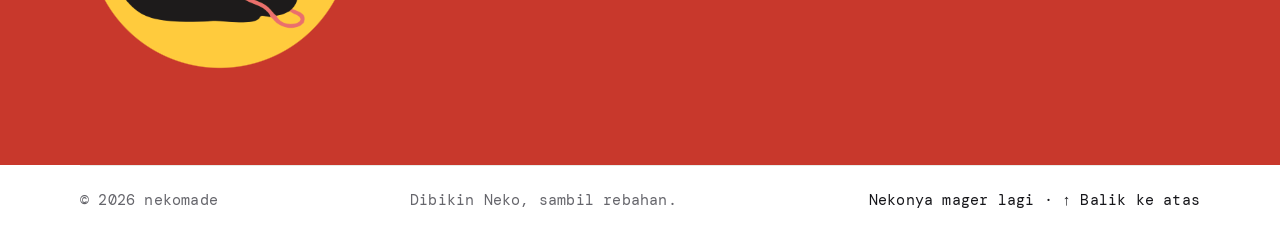
==== commit cf67d83d: "feat: turn the header into a floating island The header is a full-width bar at the top and floats as" ====
--- a/about.html
+++ b/about.html
@@ -17,46 +17,56 @@
     <link rel="stylesheet" href="assets/css/styles.css" />
     <link rel="stylesheet" href="assets/css/motion.css" />
     <script src="assets/js/motion.js"></script>
+    <script src="assets/js/header.js" defer></script>
   </head>
   <body id="top">
     <header class="header">
-      <a class="brand" href="index.html">
-        <svg class="brand__icon" viewBox="0 0 26 26" width="26" height="26" aria-hidden="true">
-          <path
-            transform="translate(19.234 18.613)"
-            fill="#C6312A"
-            d="M1.014 0c1.4105 0.41275 1.90775 1.365 2.1775 2.59025 0.1625 0.741 0.75075 1.12125 1.38125 1.0205 0.39325-0.0585 0.7475 0.1755 0.78 0.55575 0.02925 0.36075-0.273 0.63375-0.715 0.6825-1.0985 0.12675-2.2945-0.49075-2.652-2.10275-0.26325-1.18625-0.767-1.64125-1.98575-1.66075l1.014-1.0855z"
-          />
-          <circle cx="12.776" cy="12.451" r="9.743" fill="#FF6053" />
-          <path
-            transform="translate(3.396 2.951)"
-            fill="#C6312A"
-            d="M12.19075 0c-1.89475 2.431-7.124 5.19675-11.5375 5.19675-0.2925 0.572-0.51675 1.1765-0.65325 1.781 5.43725 0.31525 11.7195-3.28575 14.0985-6.1555-0.6045-0.351-1.248-0.624-1.90775-0.82225z"
-          />
-          <path
-            transform="translate(3.052 6.172)"
-            fill="#C6312A"
-            d="M17.18275 0c-3.07125 4.446-11.2905 7.371-17.18275 6.62675 0.013 0.637 0.0845 1.24475 0.221 1.7875 5.967 0.6565 14.118-2.15475 18.109-6.66575-0.3315-0.6565-0.71825-1.2415-1.14725-1.7485z"
-          />
-          <path
-            transform="translate(4.118 11.369)"
-            fill="#C6312A"
-            d="M18.32675 0c-4.29975 4.54025-12.0965 6.93225-18.32675 5.473 0.34775 0.72475 0.82875 1.40075 1.3195 1.95975 6.12625 0.86125 12.792-1.42675 17.004-5.03425 0.08775-0.793 0.091-1.625 0.00325-2.3985z"
-          />
-        </svg>
-        <span class="brand__wordmark">nekomade</span>
-      </a>
-      <nav class="nav" aria-label="Utama">
-        <a href="works.html">Works</a>
-        <a href="chillin.html">Chillin’</a>
-        <a href="pokin.html">Pokin’</a>
-        <a href="tinkerin.html">Tinkerin’</a>
-        <a href="about.html" aria-current="page">About</a>
-      </nav>
-      <a class="talk" href="colek.html">
-        Colek neko
-        <svg viewBox="0 0 24 24" aria-hidden="true"><path d="M5 12h14" /><path d="m12 5 7 7-7 7" /></svg>
-      </a>
+      <div class="header__isle">
+        <a class="brand" href="index.html">
+          <svg class="brand__icon" viewBox="0 0 26 26" width="26" height="26" aria-hidden="true">
+            <path
+              transform="translate(19.234 18.613)"
+              fill="#C6312A"
+              d="M1.014 0c1.4105 0.41275 1.90775 1.365 2.1775 2.59025 0.1625 0.741 0.75075 1.12125 1.38125 1.0205 0.39325-0.0585 0.7475 0.1755 0.78 0.55575 0.02925 0.36075-0.273 0.63375-0.715 0.6825-1.0985 0.12675-2.2945-0.49075-2.652-2.10275-0.26325-1.18625-0.767-1.64125-1.98575-1.66075l1.014-1.0855z"
+            />
+            <circle cx="12.776" cy="12.451" r="9.743" fill="#FF6053" />
+            <path
+              transform="translate(3.396 2.951)"
+              fill="#C6312A"
+              d="M12.19075 0c-1.89475 2.431-7.124 5.19675-11.5375 5.19675-0.2925 0.572-0.51675 1.1765-0.65325 1.781 5.43725 0.31525 11.7195-3.28575 14.0985-6.1555-0.6045-0.351-1.248-0.624-1.90775-0.82225z"
+            />
+            <path
+              transform="translate(3.052 6.172)"
+              fill="#C6312A"
+              d="M17.18275 0c-3.07125 4.446-11.2905 7.371-17.18275 6.62675 0.013 0.637 0.0845 1.24475 0.221 1.7875 5.967 0.6565 14.118-2.15475 18.109-6.66575-0.3315-0.6565-0.71825-1.2415-1.14725-1.7485z"
+            />
+            <path
+              transform="translate(4.118 11.369)"
+              fill="#C6312A"
+              d="M18.32675 0c-4.29975 4.54025-12.0965 6.93225-18.32675 5.473 0.34775 0.72475 0.82875 1.40075 1.3195 1.95975 6.12625 0.86125 12.792-1.42675 17.004-5.03425 0.08775-0.793 0.091-1.625 0.00325-2.3985z"
+            />
+          </svg>
+          <span class="brand__wordmark">nekomade</span>
+        </a>
+        <div class="header__chrome">
+          <div class="header__chrome-inner">
+            <nav class="nav" id="site-nav" aria-label="Utama">
+              <a href="works.html">Works</a>
+              <a href="chillin.html">Chillin’</a>
+              <a href="pokin.html">Pokin’</a>
+              <a href="tinkerin.html">Tinkerin’</a>
+              <a href="about.html" aria-current="page">About</a>
+            </nav>
+            <a class="talk" href="colek.html">
+              Colek neko
+              <svg viewBox="0 0 24 24" aria-hidden="true"><path d="M5 12h14" /><path d="m12 5 7 7-7 7" /></svg>
+            </a>
+            <button class="header__toggle" type="button" aria-label="Buka menu" aria-expanded="false" aria-controls="site-nav">
+              <svg viewBox="0 0 24 24" aria-hidden="true"><path class="header__toggle-top" d="M4 8h16" /><path class="header__toggle-bottom" d="M4 16h16" /></svg>
+            </button>
+          </div>
+        </div>
+      </div>
     </header>
 
     <main>
--- a/assets/css/styles.css
+++ b/assets/css/styles.css
@@ -100,20 +100,107 @@
   display: block;
 }
 
-/* Header */
+/* Header: a full-width bar at the top of the page that turns into a floating
+   glass island once you scroll. On desktop the island shrinks to the logo and
+   opens up on hover; on mobile the links move into a dropdown.
+
+   The island animates between pixel widths. header.js measures the logo, the
+   links and the CTA (--brand-w, --links-w, --talk-w); the widths below are
+   built from those plus the spacing of the current state, so every
+   transition already knows where it ends. */
 
 .header {
+  --isle-smooth: cubic-bezier(0.25, 1, 0.5, 1);
+  --isle-spring: var(--isle-smooth);
+  --isle-ease: var(--isle-smooth);
+  --isle-dur: 0.6s;
+  --pad-l: var(--gutter);
+  --pad-r: var(--gutter);
+  --nav-gap: 32px;
+  --chrome-gap: 32px;
+  --chrome-w: calc(
+    var(--chrome-gap) * 2 + var(--links-w, 420px) + var(--nav-gap) * var(--link-gaps, 4) +
+      var(--talk-w, 150px) + 2px
+  );
+  position: relative;
+  z-index: 800;
+  height: var(--header-h, 89px);
+}
+
+@supports (transition-timing-function: linear(0, 1)) {
+  .header {
+    /* Critically damped: settles without overshooting. */
+    --isle-smooth: linear(
+      0, 0.045, 0.144, 0.264, 0.385, 0.496, 0.594, 0.677, 0.745, 0.801, 0.845, 0.881, 0.908,
+      0.93, 0.947, 0.96, 0.969, 0.977, 0.983, 0.987, 0.99, 0.993, 0.995, 0.996, 1
+    );
+    /* Underdamped: overshoots by about 4% before it settles. */
+    --isle-spring: linear(
+      0, 0.026, 0.091, 0.181, 0.284, 0.392, 0.498, 0.597, 0.687, 0.765, 0.832, 0.888, 0.933,
+      0.968, 0.994, 1.013, 1.026, 1.034, 1.037, 1.038, 1.037, 1.035, 1.031, 1.027, 1.023, 1.019,
+      1.015, 1.012, 1.009, 1.006, 1.004, 1.002, 1
+    );
+  }
+}
+
+.header.is-floating {
+  --pad-l: 16px;
+  --pad-r: 10px;
+  --nav-gap: 22px;
+  --chrome-gap: 24px;
+}
+
+.header__isle {
+  position: fixed;
+  top: 0;
+  left: 0;
+  right: 0;
   display: flex;
   align-items: center;
-  justify-content: space-between;
-  gap: 24px;
+  width: 100%;
   max-width: 1440px;
+  height: var(--header-h, 89px);
   margin: 0 auto;
-  padding: 24px var(--gutter);
+  padding: 0 var(--pad-r) 0 var(--pad-l);
+  border-radius: 999px;
+  transition-property: top, width, max-width, height, padding;
+  transition-duration: var(--isle-dur);
+  transition-timing-function: var(--isle-ease);
+}
+
+.header__isle::before {
+  content: "";
+  position: absolute;
+  z-index: -1;
+  inset: 0;
+  border: 1px solid rgb(22 22 26 / 8%);
+  border-radius: inherit;
+  background: rgb(255 255 255 / 86%);
+  box-shadow:
+    0 14px 36px -14px rgb(22 22 26 / 22%),
+    inset 0 1px rgb(255 255 255 / 90%);
+  -webkit-backdrop-filter: blur(18px) saturate(1.6);
+  backdrop-filter: blur(18px) saturate(1.6);
+  opacity: 0;
+  transition: opacity 0.4s ease;
+  pointer-events: none;
+}
+
+.header.is-floating .header__isle {
+  top: 12px;
+  width: calc(100% - 24px);
+  max-width: calc(var(--pad-l) + var(--brand-w, 150px) + var(--chrome-w) + var(--pad-r));
+  height: 60px;
+}
+
+.header.is-floating .header__isle::before {
+  opacity: 1;
+  transition-duration: 0.3s;
 }
 
 .brand {
   display: flex;
+  flex: none;
   align-items: center;
   gap: 8px;
 }
@@ -128,12 +215,38 @@
   letter-spacing: -0.8px;
 }
 
+.header__chrome {
+  display: flex;
+  flex: none;
+  margin-left: auto;
+  max-width: var(--chrome-w);
+  overflow: hidden;
+  transition:
+    max-width var(--isle-dur) var(--isle-ease),
+    opacity 0.3s cubic-bezier(0.2, 0, 0, 1),
+    filter 0.3s cubic-bezier(0.2, 0, 0, 1);
+}
+
+.header__chrome-inner {
+  display: flex;
+  flex: none;
+  align-items: center;
+  gap: var(--chrome-gap);
+  padding-left: var(--chrome-gap);
+  transition:
+    gap var(--isle-dur) var(--isle-ease),
+    padding var(--isle-dur) var(--isle-ease),
+    translate var(--isle-dur) var(--isle-ease);
+}
+
 .nav {
   display: flex;
   align-items: center;
-  gap: 32px;
+  gap: var(--nav-gap);
   font-size: 17px;
   font-weight: 500;
+  white-space: nowrap;
+  transition: gap var(--isle-dur) var(--isle-ease);
 }
 
 .talk {
@@ -157,6 +270,185 @@
 
 .nav a[aria-current="page"] {
   color: var(--coral-text);
+}
+
+.header__toggle {
+  display: none;
+  place-items: center;
+  flex: none;
+  width: 44px;
+  height: 44px;
+  padding: 0;
+  border: 0;
+  border-radius: 50%;
+  background: none;
+  color: var(--ink);
+  cursor: inherit;
+}
+
+.header__toggle:focus-visible {
+  outline: 2px solid var(--ink);
+  outline-offset: 2px;
+}
+
+.header__toggle svg {
+  width: 22px;
+  height: 22px;
+  fill: none;
+  stroke: currentColor;
+  stroke-width: 2;
+  stroke-linecap: round;
+}
+
+.header__toggle path {
+  transform-origin: 12px 12px;
+  transition: transform 0.4s var(--isle-smooth);
+}
+
+.header.is-open .header__toggle-top {
+  transform: translateY(4px) rotate(45deg);
+}
+
+.header.is-open .header__toggle-bottom {
+  transform: translateY(-4px) rotate(-45deg);
+}
+
+/* Desktop island: only the logo shows until you hover or tab into it. Opening
+   springs a little; closing settles without a bounce, so the pill never dips
+   under the logo. */
+@media (min-width: 861px) {
+  .header.is-floating.is-expanded {
+    --isle-ease: var(--isle-spring);
+  }
+
+  .header.is-floating:not(.is-expanded) {
+    --pad-r: 20px;
+  }
+
+  .header.is-floating:not(.is-expanded) .header__isle {
+    max-width: calc(var(--pad-l) + var(--brand-w, 150px) + var(--pad-r));
+  }
+
+  .header.is-floating:not(.is-expanded) .header__chrome {
+    max-width: 0;
+    opacity: 0;
+    filter: blur(10px);
+    pointer-events: none;
+    transition:
+      max-width var(--isle-dur) var(--isle-ease),
+      opacity 0.18s ease-out,
+      filter 0.25s ease-out;
+  }
+
+  .header.is-floating:not(.is-expanded) .header__chrome-inner {
+    translate: -20px 0;
+  }
+}
+
+/* Mobile: logo, CTA and a menu button; the links drop down in a panel. */
+@media (max-width: 860px) {
+  .header {
+    --header-h: 76px;
+  }
+
+  .header.is-floating {
+    --pad-l: 16px;
+    --pad-r: 6px;
+  }
+
+  .header.is-floating .header__isle {
+    max-width: none;
+  }
+
+  .header__chrome {
+    max-width: none;
+    overflow: visible;
+  }
+
+  .header__chrome-inner {
+    gap: 4px;
+    padding-left: 12px;
+  }
+
+  .talk {
+    padding: 8px 14px 8px 16px;
+    font-size: 15px;
+  }
+
+  .header__toggle {
+    display: grid;
+  }
+
+  .nav {
+    position: absolute;
+    top: calc(100% + 10px);
+    right: 12px;
+    flex-direction: column;
+    align-items: stretch;
+    gap: 2px;
+    min-width: 220px;
+    padding: 8px;
+    border: 1px solid var(--line);
+    border-radius: 20px;
+    background: var(--bg);
+    box-shadow: 0 18px 50px -12px rgb(22 22 26 / 22%);
+    transform-origin: 100% 0;
+    opacity: 0;
+    visibility: hidden;
+    transform: translateY(-8px) scale(0.96);
+    filter: blur(4px);
+    transition:
+      opacity 0.2s ease,
+      transform 0.3s var(--isle-smooth),
+      filter 0.2s ease,
+      visibility 0s linear 0.3s;
+  }
+
+  .header.is-floating .nav {
+    right: 0;
+  }
+
+  .header.is-open .nav {
+    opacity: 1;
+    visibility: visible;
+    transform: none;
+    filter: none;
+    transition:
+      opacity 0.25s ease,
+      transform 0.45s var(--isle-spring),
+      filter 0.25s ease;
+  }
+
+  .header .header__chrome .nav a {
+    padding: 12px 16px;
+    border-radius: 12px;
+    background: none;
+  }
+
+  .header .header__chrome .nav a:hover {
+    background: var(--surface);
+  }
+}
+
+@media (max-width: 380px) {
+  .brand__wordmark {
+    font-size: 21px;
+  }
+
+  .talk svg {
+    display: none;
+  }
+}
+
+@media (prefers-reduced-motion: reduce) {
+  .header__isle,
+  .header__isle::before,
+  .header__chrome,
+  .header__chrome-inner,
+  .nav,
+  .header__toggle path {
+    transition: none !important;
+  }
 }
 
 /* Hero */
@@ -720,6 +1012,47 @@
   }
 }
 
+/* Notching: notch is centred, so the stage scales with the panel instead of bleeding */
+
+.notching__stage {
+  position: absolute;
+  top: 56px;
+  left: 0;
+  width: min(720px, 100% - 24px);
+  aspect-ratio: 16 / 10;
+}
+
+.panel__visual .notching__home {
+  inset: 0;
+  width: 100%;
+  height: 100%;
+  border-radius: 14px;
+}
+
+.panel__visual .notching__card {
+  top: 64%;
+  left: 56%;
+  width: 42%;
+  height: auto;
+  aspect-ratio: 640 / 300;
+  border-radius: 14px;
+  outline: 4px solid #fff;
+  box-shadow: 0 12px 32px #16161a26;
+}
+
+@media (max-width: 860px) {
+  .panel .panel__visual--notching {
+    height: auto;
+    padding-bottom: 32px;
+  }
+
+  .notching__stage {
+    position: relative;
+    top: 0;
+    width: min(560px, 100% - 24px);
+  }
+}
+
 /* Playin' tiles */
 
 .tiles {
@@ -1019,21 +1352,6 @@
 }
 
 @media (max-width: 860px) {
-  .header {
-    flex-wrap: wrap;
-    row-gap: 16px;
-  }
-
-  .nav {
-    order: 3;
-    width: 100%;
-    gap: 16px;
-    font-size: 14px;
-    padding-bottom: 4px;
-    overflow-x: auto;
-    white-space: nowrap;
-  }
-
   .panel,
   .panel--wide-copy {
     flex-direction: column;
--- a/assets/css/motion.css
+++ b/assets/css/motion.css
@@ -23,8 +23,23 @@
     navigation: auto;
   }
 
-  .header {
+  .header__isle {
     view-transition-name: header;
+  }
+
+  /* The header can be a bar on one page and the floating island on the next.
+     Both are centred near the top, so cross-fade them where they stand instead
+     of stretching one snapshot into the other. */
+  ::view-transition-group(header) {
+    animation-name: none;
+    animation-duration: 0.35s;
+  }
+
+  ::view-transition-old(header),
+  ::view-transition-new(header) {
+    height: 100%;
+    object-fit: none;
+    overflow: visible;
   }
 
   ::view-transition-old(root) {
@@ -110,7 +125,8 @@
   animation: float 5s ease-in-out infinite;
 }
 
-.motion .obengku__card {
+.motion .obengku__card,
+.motion .notching__card {
   animation: float 5s ease-in-out infinite;
 }
 
